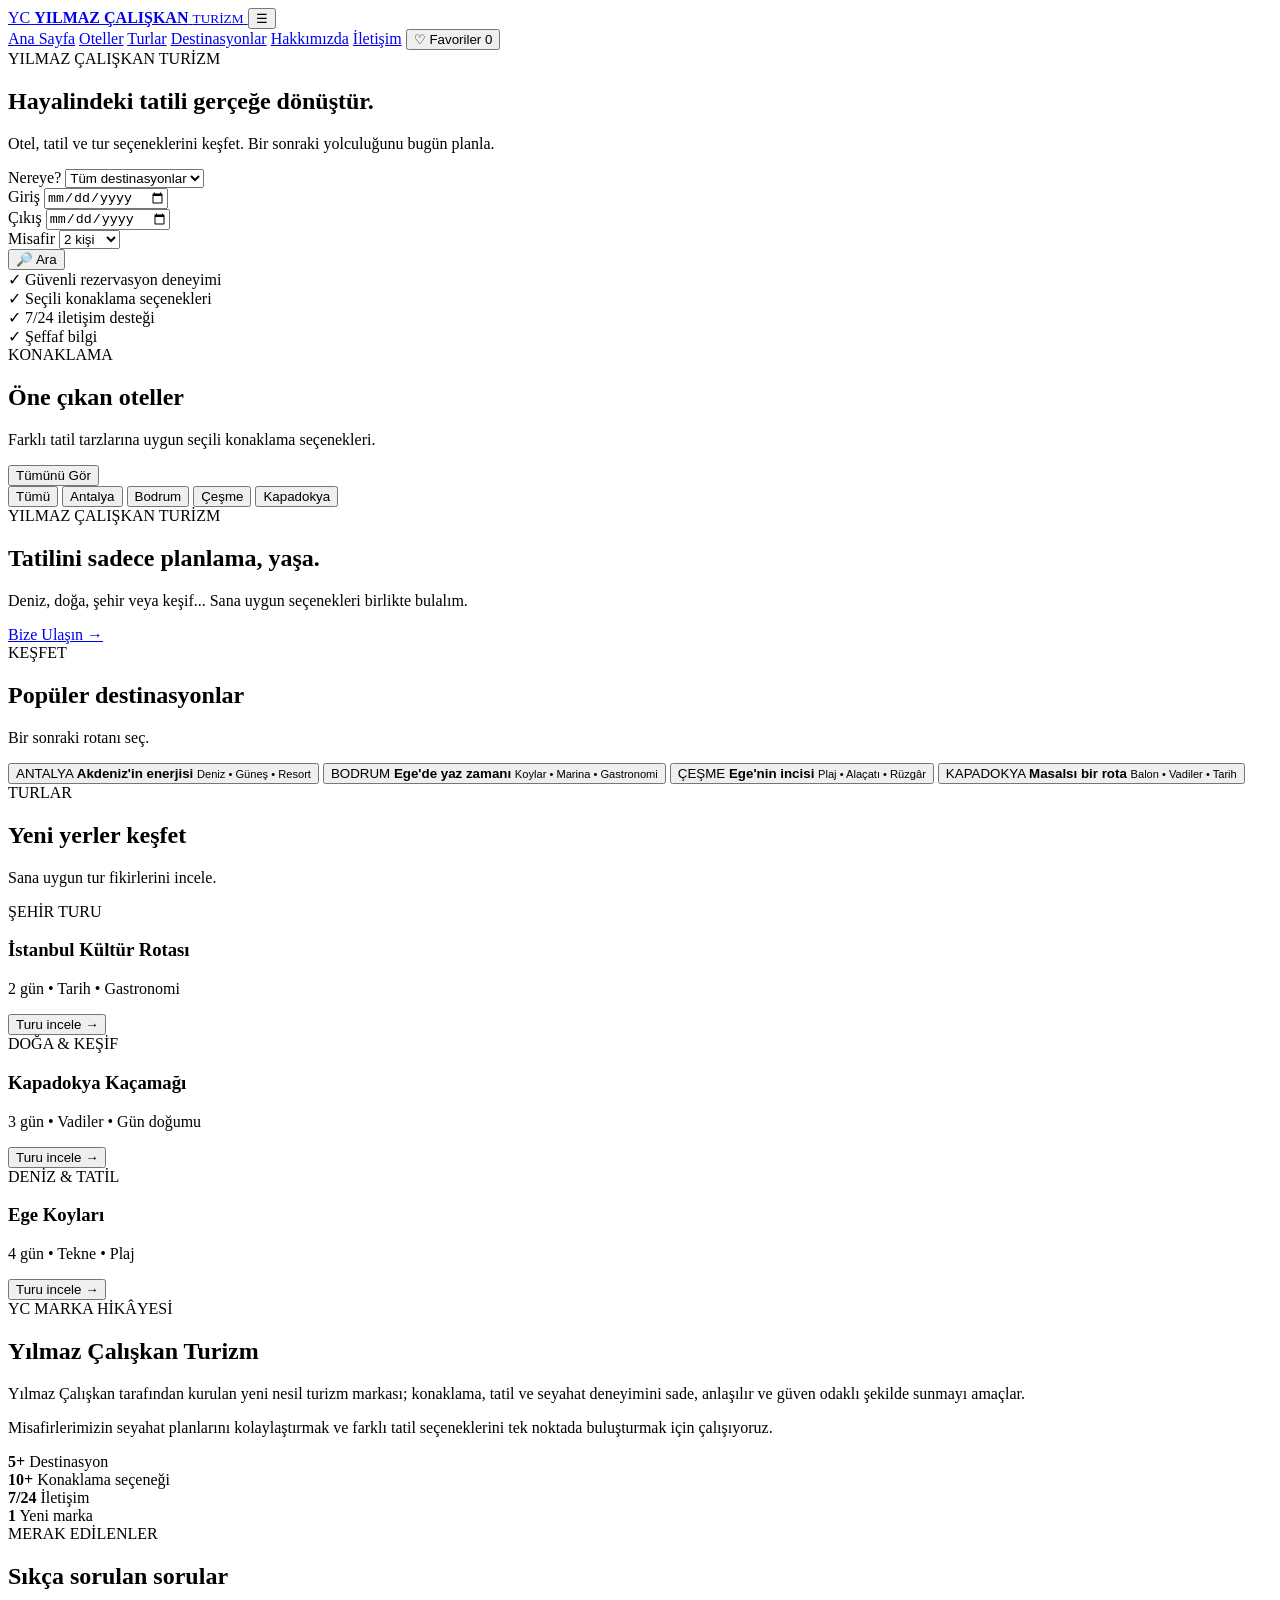
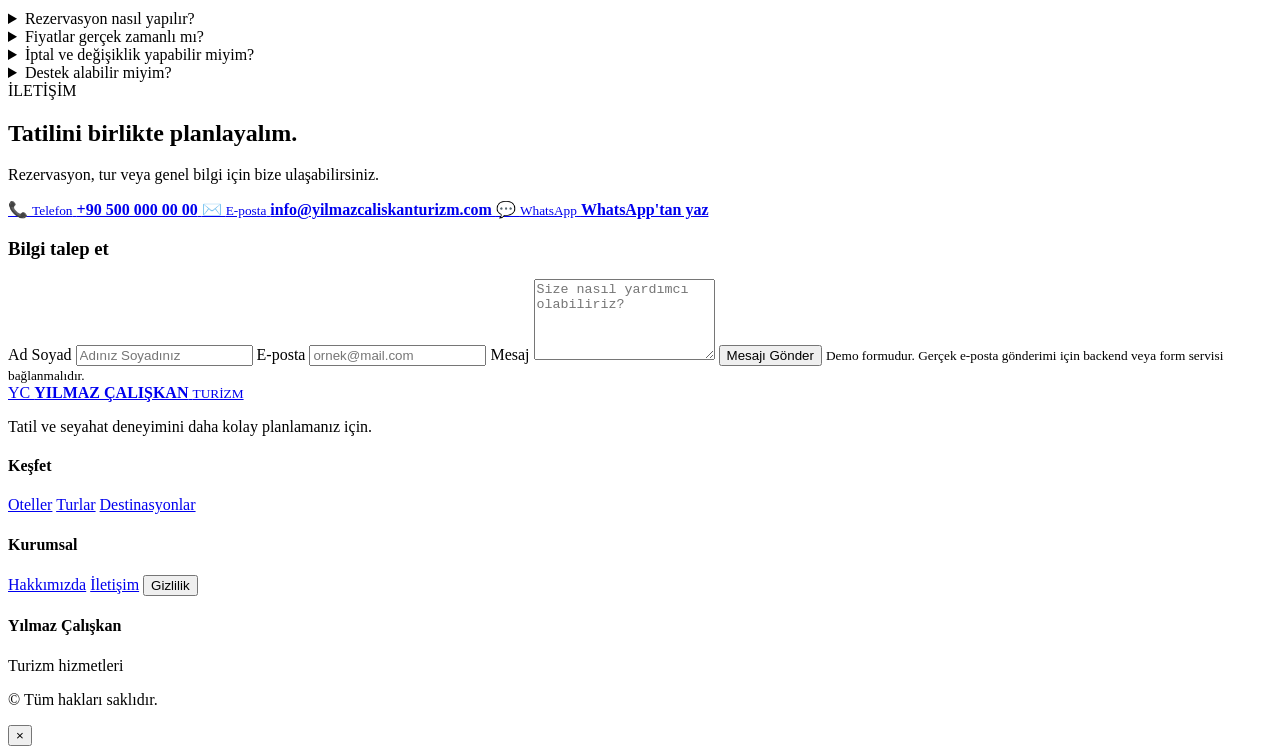
==== index.html @ 4b06253c "Create index.html" ====
<!DOCTYPE html>
<html lang="tr">
<head>
  <meta charset="UTF-8">
  <meta name="viewport" content="width=device-width, initial-scale=1.0">

  <title>Yılmaz Çalışkan Turizm | Tatil ve Seyahat</title>
  <meta name="description" content="Yılmaz Çalışkan Turizm - Otel, tatil ve tur seçeneklerini keşfedin.">

  <link rel="preconnect" href="https://fonts.googleapis.com">
  <link rel="preconnect" href="https://fonts.gstatic.com" crossorigin>
  <link href="https://fonts.googleapis.com/css2?family=Inter:wght@400;500;600;700;800&display=swap" rel="stylesheet">

  <link rel="stylesheet" href="style.css">
</head>

<body>

<header class="header">
  <div class="container nav">

    <a href="#home" class="logo">
      <span class="logo-icon">YC</span>

      <span>
        <strong>YILMAZ ÇALIŞKAN</strong>
        <small>TURİZM</small>
      </span>
    </a>

    <button class="menu-btn" id="menuBtn">☰</button>

    <nav id="navMenu">
      <a href="#home">Ana Sayfa</a>
      <a href="#hotels">Oteller</a>
      <a href="#tours">Turlar</a>
      <a href="#destinations">Destinasyonlar</a>
      <a href="#about">Hakkımızda</a>
      <a href="#contact">İletişim</a>

      <button class="favorites-btn" id="favoritesBtn">
        ♡ Favoriler
        <span id="favoriteCount">0</span>
      </button>
    </nav>

  </div>
</header>


<main>

<section class="hero" id="home">

  <div class="hero-overlay"></div>

  <div class="container hero-content">

    <span class="eyebrow">YILMAZ ÇALIŞKAN TURİZM</span>

    <h1>
      Hayalindeki tatili
      <span>gerçeğe dönüştür.</span>
    </h1>

    <p>
      Otel, tatil ve tur seçeneklerini keşfet.
      Bir sonraki yolculuğunu bugün planla.
    </p>


    <form class="search-box" id="searchForm">

      <div class="search-item">
        <label>Nereye?</label>

        <select id="destination">
          <option value="all">Tüm destinasyonlar</option>
          <option value="antalya">Antalya</option>
          <option value="bodrum">Bodrum</option>
          <option value="cesme">Çeşme</option>
          <option value="kapadokya">Kapadokya</option>
          <option value="istanbul">İstanbul</option>
        </select>
      </div>


      <div class="search-item">
        <label>Giriş</label>
        <input type="date" id="checkin" required>
      </div>


      <div class="search-item">
        <label>Çıkış</label>
        <input type="date" id="checkout" required>
      </div>


      <div class="search-item">
        <label>Misafir</label>

        <select id="guests">
          <option>1 kişi</option>
          <option selected>2 kişi</option>
          <option>3 kişi</option>
          <option>4 kişi</option>
          <option>5 kişi</option>
          <option>6+ kişi</option>
        </select>
      </div>


      <button class="search-button" type="submit">
        🔎 Ara
      </button>

    </form>

  </div>

</section>


<section class="trust">

  <div class="container trust-grid">

    <div>
      ✓
      <span>Güvenli rezervasyon deneyimi</span>
    </div>

    <div>
      ✓
      <span>Seçili konaklama seçenekleri</span>
    </div>

    <div>
      ✓
      <span>7/24 iletişim desteği</span>
    </div>

    <div>
      ✓
      <span>Şeffaf bilgi</span>
    </div>

  </div>

</section>


<section class="section" id="hotels">

  <div class="container">

    <div class="section-title">

      <div>
        <span class="eyebrow blue">KONAKLAMA</span>

        <h2>Öne çıkan oteller</h2>

        <p>
          Farklı tatil tarzlarına uygun seçili konaklama seçenekleri.
        </p>
      </div>

      <button class="outline-btn" id="showAll">
        Tümünü Gör
      </button>

    </div>


    <div class="filters">

      <button class="filter active" data-filter="all">
        Tümü
      </button>

      <button class="filter" data-filter="antalya">
        Antalya
      </button>

      <button class="filter" data-filter="bodrum">
        Bodrum
      </button>

      <button class="filter" data-filter="cesme">
        Çeşme
      </button>

      <button class="filter" data-filter="kapadokya">
        Kapadokya
      </button>

    </div>


    <div class="hotel-grid" id="hotelGrid"></div>

    <div class="empty" id="empty" hidden>
      Aradığınız kriterlere uygun otel bulunamadı.
    </div>

  </div>

</section>


<section class="promo">

  <div class="container promo-box">

    <div>

      <span class="eyebrow">
        YILMAZ ÇALIŞKAN TURİZM
      </span>

      <h2>
        Tatilini sadece planlama, yaşa.
      </h2>

      <p>
        Deniz, doğa, şehir veya keşif...
        Sana uygun seçenekleri birlikte bulalım.
      </p>

    </div>

    <a href="#contact" class="main-button">
      Bize Ulaşın →
    </a>

  </div>

</section>


<section class="section light" id="destinations">

  <div class="container">

    <div class="section-title">

      <div>
        <span class="eyebrow blue">
          KEŞFET
        </span>

        <h2>
          Popüler destinasyonlar
        </h2>

        <p>
          Bir sonraki rotanı seç.
        </p>
      </div>

    </div>


    <div class="destination-grid">

      <button
        class="destination-card antalya"
        data-destination="antalya">

        <span>ANTALYA</span>

        <strong>
          Akdeniz'in enerjisi
        </strong>

        <small>
          Deniz • Güneş • Resort
        </small>

      </button>


      <button
        class="destination-card bodrum"
        data-destination="bodrum">

        <span>BODRUM</span>

        <strong>
          Ege'de yaz zamanı
        </strong>

        <small>
          Koylar • Marina • Gastronomi
        </small>

      </button>


      <button
        class="destination-card cesme"
        data-destination="cesme">

        <span>ÇEŞME</span>

        <strong>
          Ege'nin incisi
        </strong>

        <small>
          Plaj • Alaçatı • Rüzgâr
        </small>

      </button>


      <button
        class="destination-card cappadocia"
        data-destination="kapadokya">

        <span>KAPADOKYA</span>

        <strong>
          Masalsı bir rota
        </strong>

        <small>
          Balon • Vadiler • Tarih
        </small>

      </button>

    </div>

  </div>

</section>


<section class="section" id="tours">

  <div class="container">

    <div class="section-title">

      <div>
        <span class="eyebrow blue">
          TURLAR
        </span>

        <h2>
          Yeni yerler keşfet
        </h2>

        <p>
          Sana uygun tur fikirlerini incele.
        </p>
      </div>

    </div>


    <div class="tour-grid">


      <article class="tour-card">

        <div class="tour-image istanbul"></div>

        <div class="tour-content">

          <span>ŞEHİR TURU</span>

          <h3>
            İstanbul Kültür Rotası
          </h3>

          <p>
            2 gün • Tarih • Gastronomi
          </p>

          <button
            class="text-button tour-detail"
            data-tour="İstanbul Kültür Rotası">

            Turu incele →

          </button>

        </div>

      </article>


      <article class="tour-card">

        <div class="tour-image cappadocia"></div>

        <div class="tour-content">

          <span>DOĞA & KEŞİF</span>

          <h3>
            Kapadokya Kaçamağı
          </h3>

          <p>
            3 gün • Vadiler • Gün doğumu
          </p>

          <button
            class="text-button tour-detail"
            data-tour="Kapadokya Kaçamağı">

            Turu incele →

          </button>

        </div>

      </article>


      <article class="tour-card">

        <div class="tour-image aegean"></div>

        <div class="tour-content">

          <span>DENİZ & TATİL</span>

          <h3>
            Ege Koyları
          </h3>

          <p>
            4 gün • Tekne • Plaj
          </p>

          <button
            class="text-button tour-detail"
            data-tour="Ege Koyları">

            Turu incele →

          </button>

        </div>

      </article>


    </div>

  </div>

</section>


<section class="section about" id="about">

  <div class="container about-grid">

    <div class="about-card">

      <span class="logo-icon big">
        YC
      </span>

      <span class="eyebrow blue">
        MARKA HİKÂYESİ
      </span>

      <h2>
        Yılmaz Çalışkan Turizm
      </h2>

      <p>
        Yılmaz Çalışkan tarafından kurulan yeni nesil
        turizm markası; konaklama, tatil ve seyahat
        deneyimini sade, anlaşılır ve güven odaklı
        şekilde sunmayı amaçlar.
      </p>

      <p>
        Misafirlerimizin seyahat planlarını kolaylaştırmak
        ve farklı tatil seçeneklerini tek noktada
        buluşturmak için çalışıyoruz.
      </p>

    </div>


    <div class="stats">

      <div>
        <strong>5+</strong>
        <span>Destinasyon</span>
      </div>

      <div>
        <strong>10+</strong>
        <span>Konaklama seçeneği</span>
      </div>

      <div>
        <strong>7/24</strong>
        <span>İletişim</span>
      </div>

      <div>
        <strong>1</strong>
        <span>Yeni marka</span>
      </div>

    </div>

  </div>

</section>


<section class="section faq-section">

  <div class="container faq-grid">

    <div>

      <span class="eyebrow blue">
        MERAK EDİLENLER
      </span>

      <h2>
        Sıkça sorulan sorular
      </h2>

    </div>


    <div class="faq">

      <details>
        <summary>
          Rezervasyon nasıl yapılır?
        </summary>

        <p>
          Otel veya tur seçiminizi yaptıktan sonra
          rezervasyon formunu doldurabilirsiniz.
          Talebiniz iletişim bilgileriniz üzerinden
          değerlendirilir.
        </p>
      </details>


      <details>
        <summary>
          Fiyatlar gerçek zamanlı mı?
        </summary>

        <p>
          Bu sürümdeki fiyatlar demo verileridir.
          Gerçek zamanlı fiyat ve müsaitlik için
          otel/rezervasyon API bağlantısı gerekir.
        </p>
      </details>


      <details>
        <summary>
          İptal ve değişiklik yapabilir miyim?
        </summary>

        <p>
          İptal ve değişiklik koşulları seçilen
          tesis ve hizmete göre değişebilir.
        </p>
      </details>


      <details>
        <summary>
          Destek alabilir miyim?
        </summary>

        <p>
          İletişim bölümündeki telefon, e-posta
          veya WhatsApp üzerinden bize ulaşabilirsiniz.
        </p>
      </details>

    </div>

  </div>

</section>


<section class="section contact" id="contact">

  <div class="container contact-grid">

    <div>

      <span class="eyebrow">
        İLETİŞİM
      </span>

      <h2>
        Tatilini birlikte planlayalım.
      </h2>

      <p>
        Rezervasyon, tur veya genel bilgi için
        bize ulaşabilirsiniz.
      </p>


      <div class="contact-list">

        <a href="tel:+905000000000">
          📞
          <span>
            <small>Telefon</small>
            <strong>+90 500 000 00 00</strong>
          </span>
        </a>


        <a href="mailto:info@yilmazcaliskanturizm.com">
          ✉️
          <span>
            <small>E-posta</small>
            <strong>
              info@yilmazcaliskanturizm.com
            </strong>
          </span>
        </a>


        <a
          href="https://wa.me/905000000000"
          target="_blank">

          💬

          <span>
            <small>WhatsApp</small>
            <strong>
              WhatsApp'tan yaz
            </strong>
          </span>

        </a>

      </div>

    </div>


    <form class="contact-form" id="contactForm">

      <h3>
        Bilgi talep et
      </h3>

      <label>
        Ad Soyad

        <input
          id="contactName"
          required
          placeholder="Adınız Soyadınız">
      </label>


      <label>
        E-posta

        <input
          id="contactEmail"
          type="email"
          required
          placeholder="ornek@mail.com">
      </label>


      <label>
        Mesaj

        <textarea
          id="contactMessage"
          rows="5"
          required
          placeholder="Size nasıl yardımcı olabiliriz?"></textarea>

      </label>


      <button class="main-button" type="submit">
        Mesajı Gönder
      </button>

      <small class="form-note">
        Demo formudur. Gerçek e-posta gönderimi için
        backend veya form servisi bağlanmalıdır.
      </small>

    </form>

  </div>

</section>

</main>


<footer>

  <div class="container footer-grid">

    <div>

      <a class="logo" href="#home">

        <span class="logo-icon">
          YC
        </span>

        <span>
          <strong>YILMAZ ÇALIŞKAN</strong>
          <small>TURİZM</small>
        </span>

      </a>

      <p>
        Tatil ve seyahat deneyimini
        daha kolay planlamanız için.
      </p>

    </div>


    <div>

      <h4>Keşfet</h4>

      <a href="#hotels">Oteller</a>
      <a href="#tours">Turlar</a>
      <a href="#destinations">Destinasyonlar</a>

    </div>


    <div>

      <h4>Kurumsal</h4>

      <a href="#about">Hakkımızda</a>
      <a href="#contact">İletişim</a>

      <button id="privacy">
        Gizlilik
      </button>

    </div>


    <div>

      <h4>
        Yılmaz Çalışkan
      </h4>

      <p>
        Turizm hizmetleri
      </p>

      <p>
        © <span id="year"></span>
        Tüm hakları saklıdır.
      </p>

    </div>

  </div>

</footer>


<div class="modal" id="modal">

  <div class="modal-bg"></div>

  <div class="modal-box">

    <button class="modal-close" id="modalClose">
      ×
    </button>

    <div id="modalContent"></div>

  </div>

</div>


<div class="toast" id="toast"></div>


<script src="script.js"></script>

</body>
  </html>
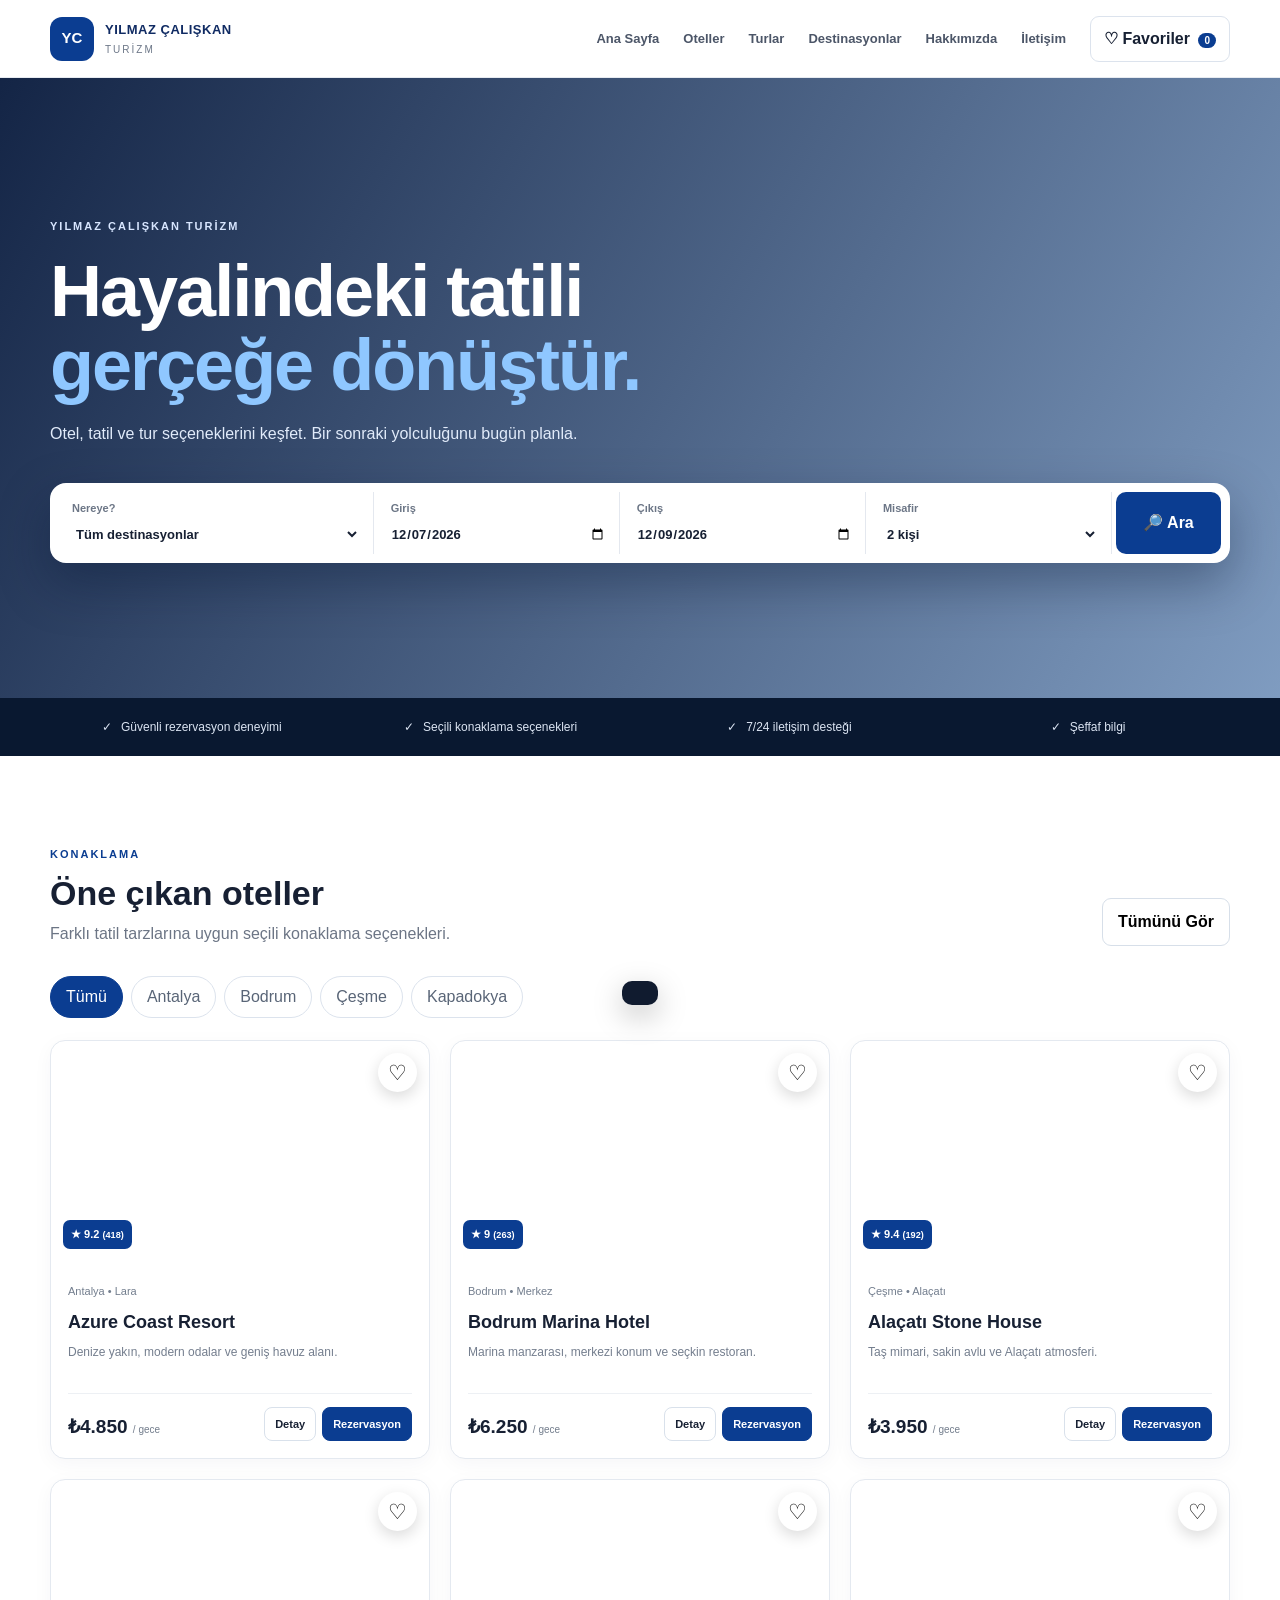
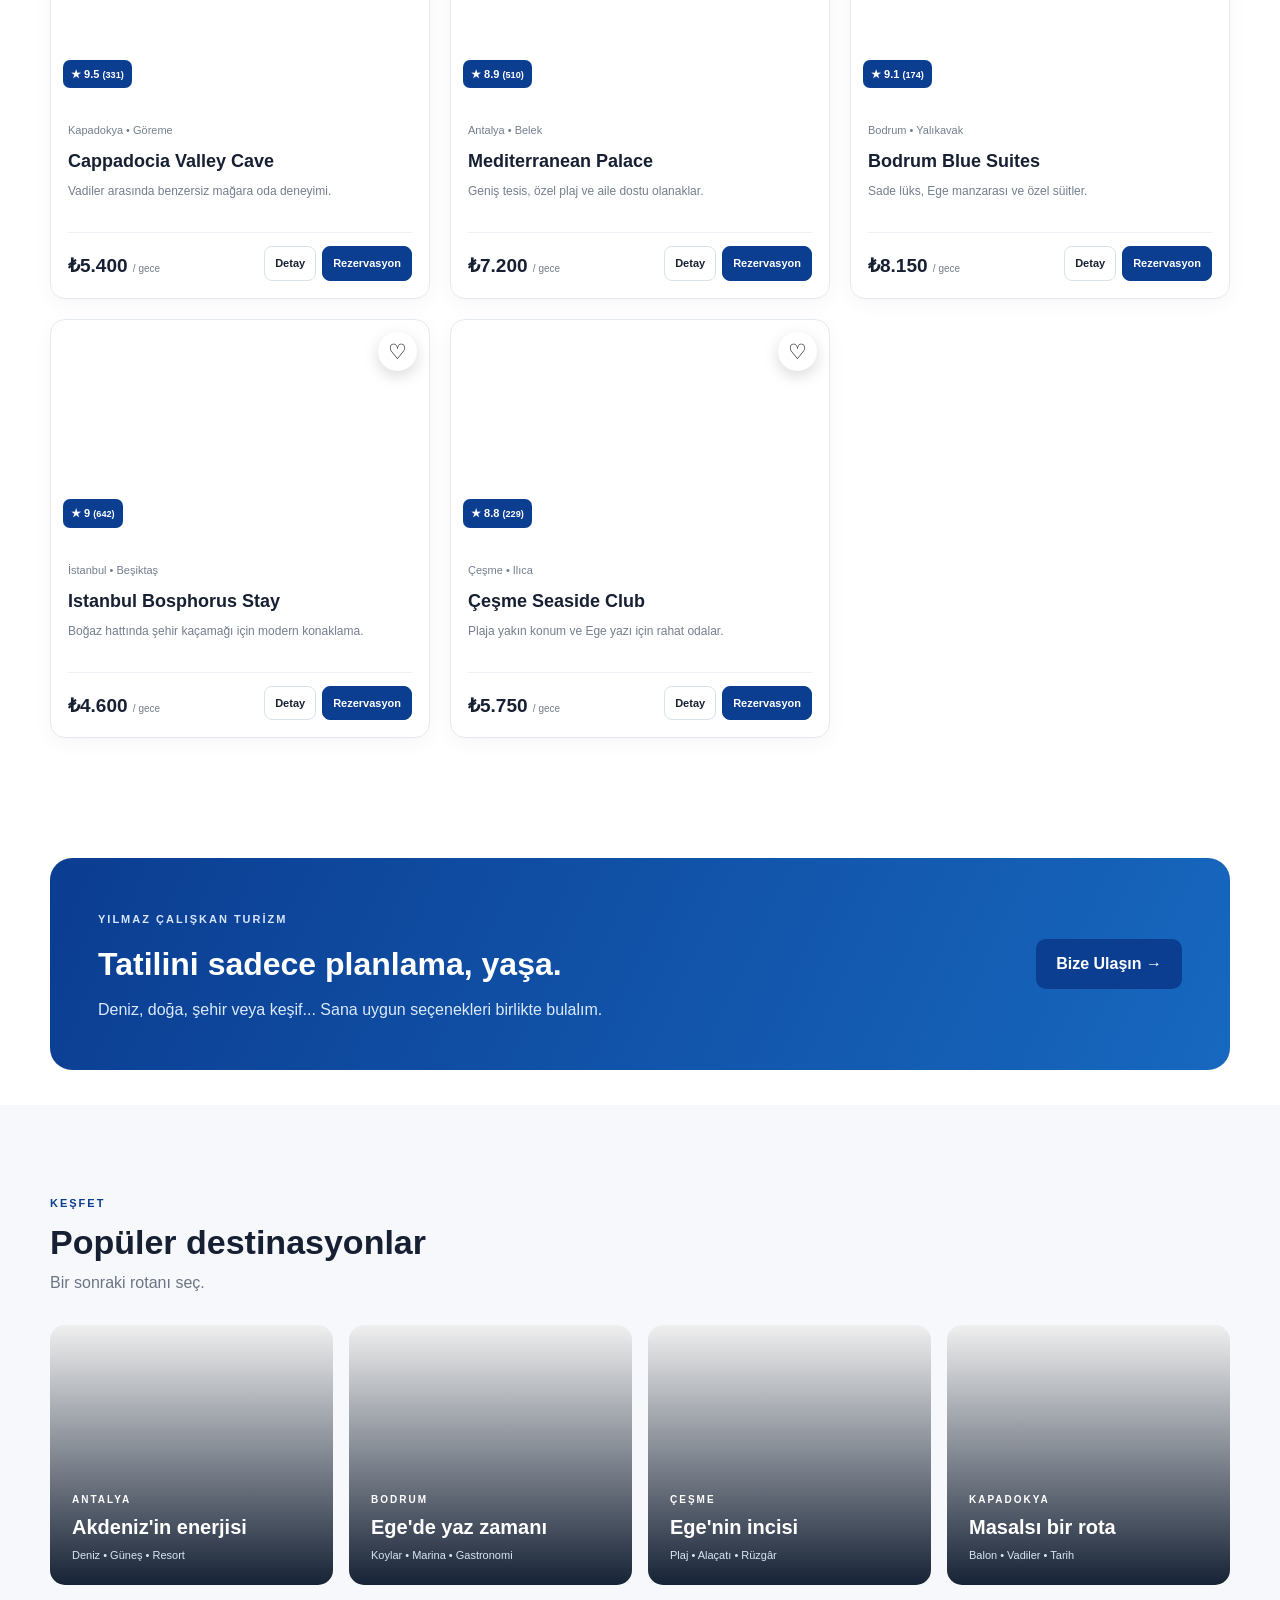
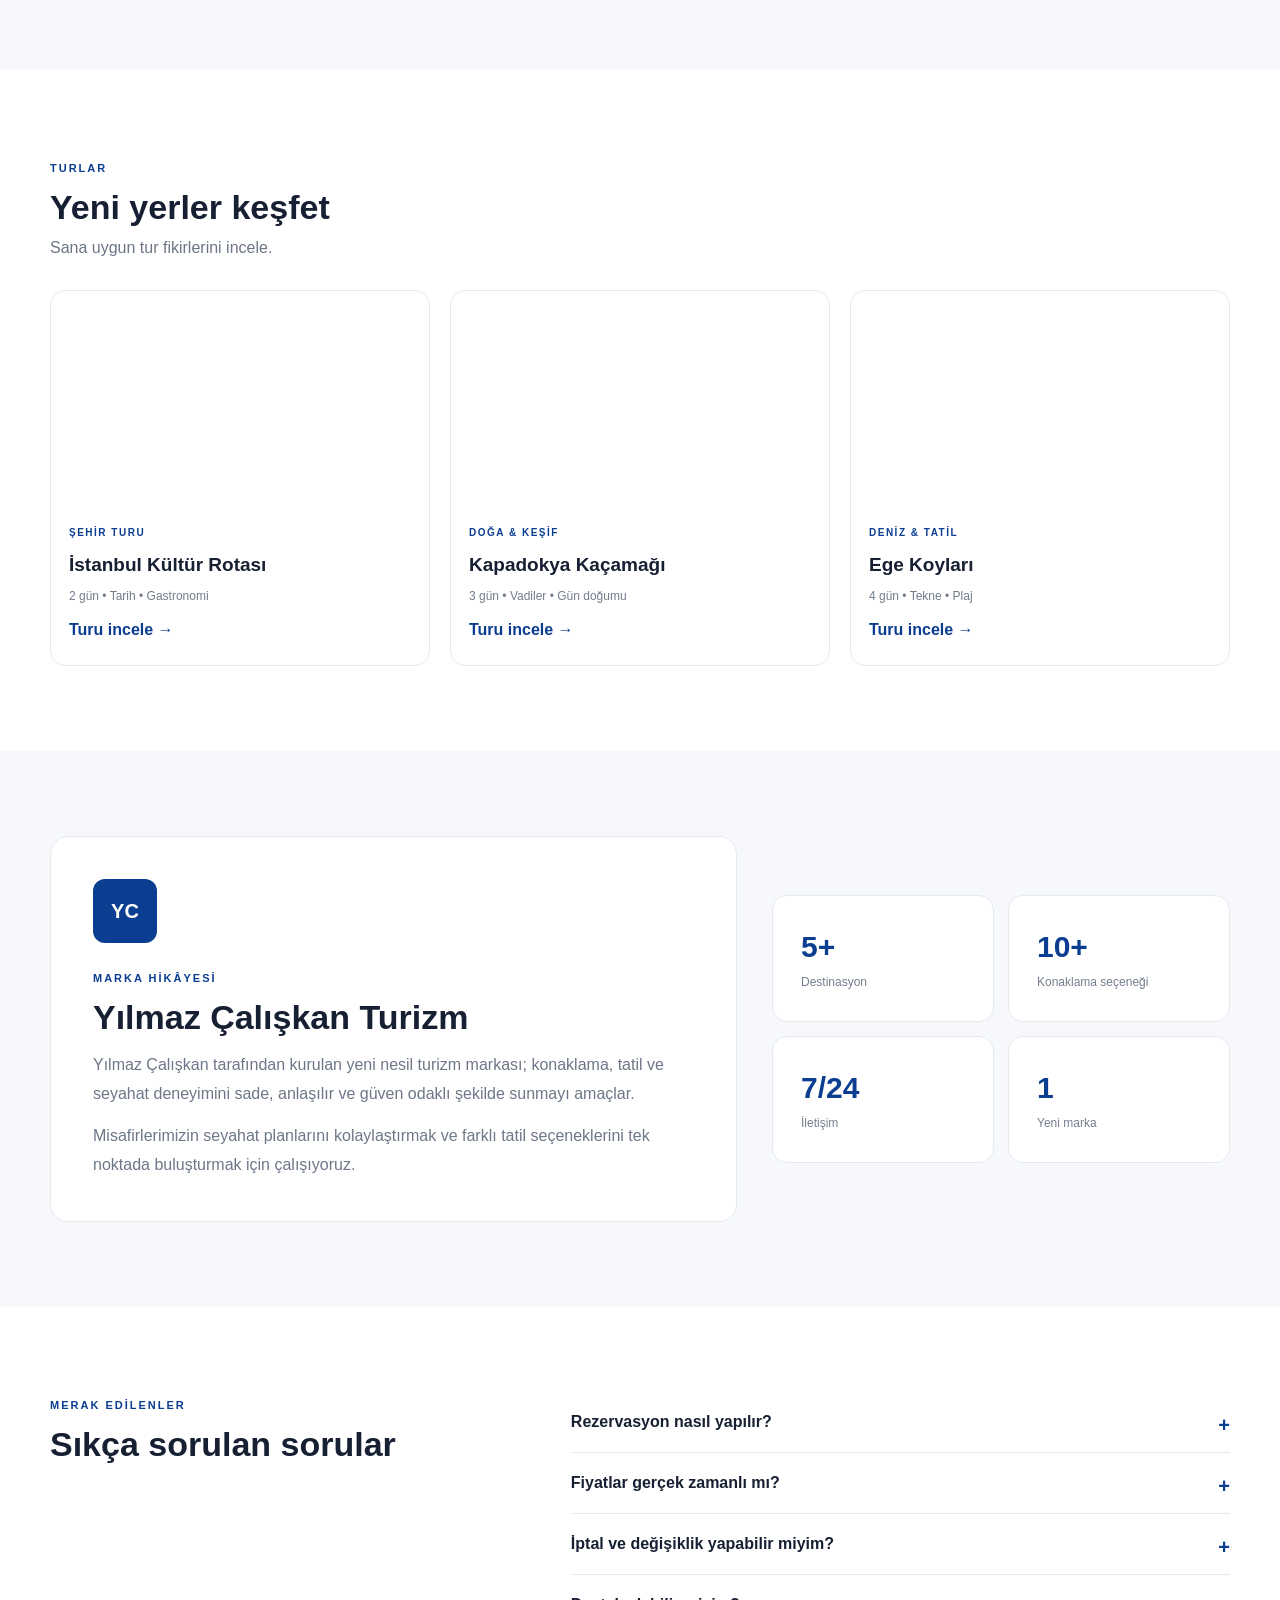
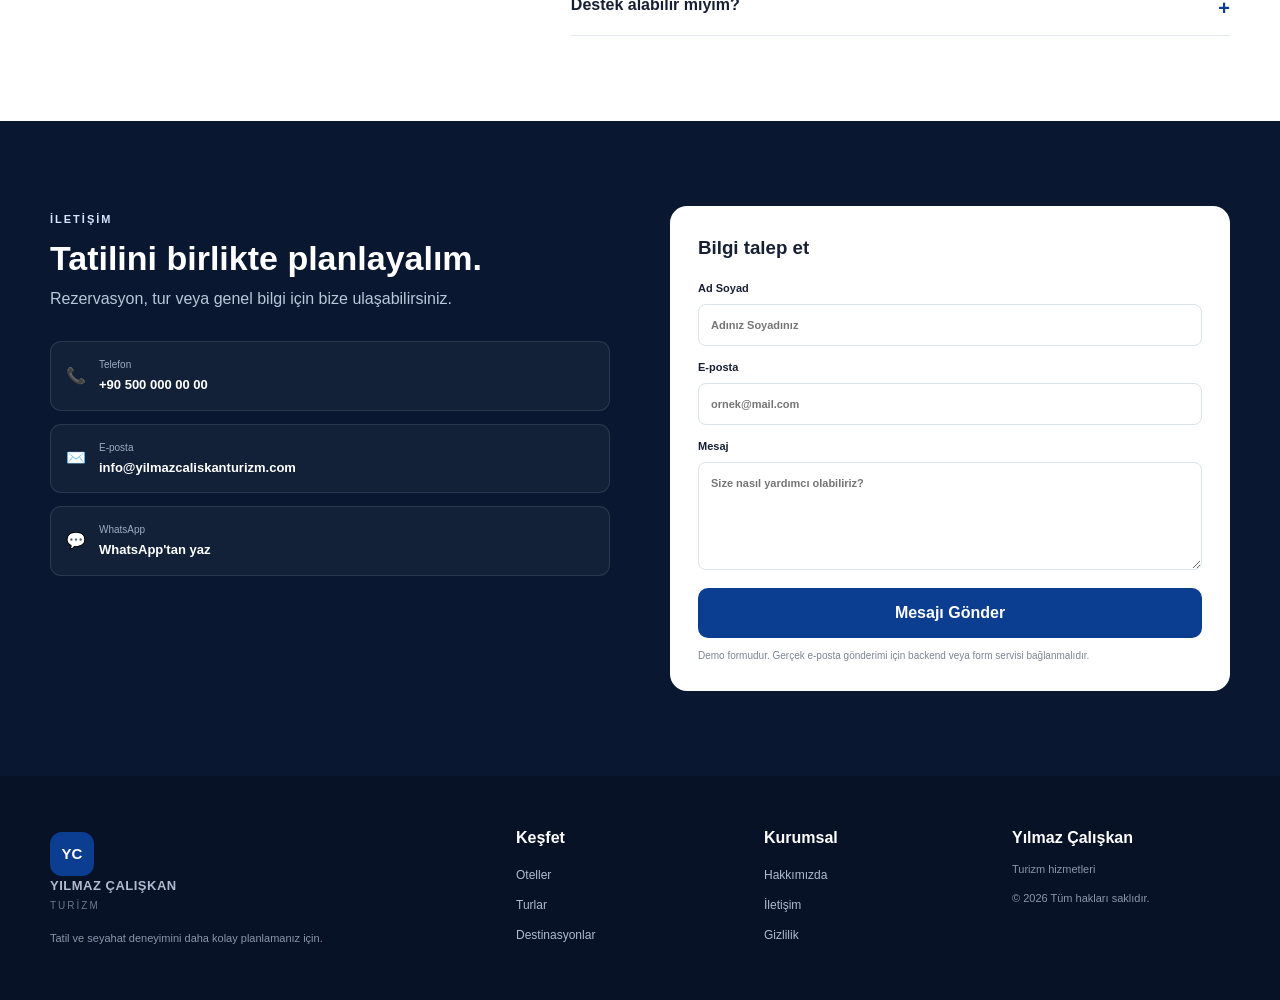
==== commit 79d07678: "Create index.html" ====
--- a/index.html
+++ b/index.html
@@ -814,4 +814,4 @@
 <script src="script.js"></script>
 
 </body>
-  </html>
+    </html>
--- a/style.css
+++ b/style.css
@@ -0,0 +1,1265 @@
+* {
+  box-sizing: border-box;
+  margin: 0;
+  padding: 0;
+}
+
+html {
+  scroll-behavior: smooth;
+}
+
+body {
+  font-family: "Inter", Arial, sans-serif;
+  color: #172033;
+  background: #ffffff;
+  line-height: 1.5;
+}
+
+button,
+input,
+select,
+textarea {
+  font: inherit;
+}
+
+button {
+  cursor: pointer;
+}
+
+a {
+  color: inherit;
+  text-decoration: none;
+}
+
+.container {
+  width: min(1180px, calc(100% - 40px));
+  margin: auto;
+}
+
+
+/* =========================
+   HEADER
+========================= */
+
+.header {
+  height: 78px;
+  background: #ffffff;
+  border-bottom: 1px solid #e7ebf1;
+  position: sticky;
+  top: 0;
+  z-index: 100;
+}
+
+.nav {
+  height: 100%;
+  display: flex;
+  align-items: center;
+  justify-content: space-between;
+}
+
+.logo {
+  display: flex;
+  align-items: center;
+  gap: 11px;
+  color: #102b63;
+}
+
+.logo-icon {
+  width: 44px;
+  height: 44px;
+  border-radius: 12px;
+  background: #0b3d91;
+  color: #ffffff;
+  display: grid;
+  place-items: center;
+  font-weight: 800;
+  font-size: 15px;
+}
+
+.logo-icon.big {
+  width: 64px;
+  height: 64px;
+  font-size: 20px;
+  margin-bottom: 22px;
+}
+
+.logo strong,
+.logo small {
+  display: block;
+}
+
+.logo strong {
+  font-size: 13px;
+  letter-spacing: .5px;
+}
+
+.logo small {
+  margin-top: 2px;
+  font-size: 10px;
+  letter-spacing: 2px;
+  color: #6d7788;
+}
+
+nav {
+  display: flex;
+  align-items: center;
+  gap: 24px;
+}
+
+nav a {
+  color: #4c5668;
+  font-size: 13px;
+  font-weight: 600;
+  transition: .2s;
+}
+
+nav a:hover {
+  color: #0b3d91;
+}
+
+.favorites-btn {
+  border: 1px solid #dce3ed;
+  background: #ffffff;
+  border-radius: 9px;
+  padding: 10px 13px;
+  font-weight: 600;
+  color: #172033;
+}
+
+.favorites-btn span {
+  background: #0b3d91;
+  color: #ffffff;
+  border-radius: 20px;
+  padding: 2px 6px;
+  margin-left: 4px;
+  font-size: 10px;
+}
+
+.menu-btn {
+  display: none;
+  border: 0;
+  background: transparent;
+  font-size: 25px;
+}
+
+
+/* =========================
+   HERO
+========================= */
+
+.hero {
+  min-height: 620px;
+  position: relative;
+  display: flex;
+  align-items: center;
+  color: #ffffff;
+
+  background:
+    linear-gradient(
+      120deg,
+      rgba(5, 23, 58, .94),
+      rgba(10, 65, 135, .52)
+    ),
+    url("https://images.unsplash.com/photo-1507525428034-b723cf961d3e?auto=format&fit=crop&w=1800&q=85")
+    center / cover;
+}
+
+.hero-content {
+  padding: 80px 0;
+}
+
+.eyebrow {
+  color: #d8e6ff;
+  font-size: 11px;
+  font-weight: 800;
+  letter-spacing: 2px;
+}
+
+.eyebrow.blue {
+  color: #0b3d91;
+}
+
+.hero h1 {
+  max-width: 800px;
+  margin: 17px 0;
+  font-size: clamp(42px, 6vw, 72px);
+  line-height: 1.03;
+  letter-spacing: -2px;
+}
+
+.hero h1 span {
+  display: block;
+  color: #8fc7ff;
+}
+
+.hero p {
+  max-width: 620px;
+  color: #e1ebfa;
+  font-size: 16px;
+  line-height: 1.8;
+}
+
+
+/* =========================
+   SEARCH
+========================= */
+
+.search-box {
+  margin-top: 35px;
+  background: #ffffff;
+  border-radius: 16px;
+  padding: 9px;
+
+  display: grid;
+  grid-template-columns:
+    1.3fr
+    1fr
+    1fr
+    1fr
+    auto;
+
+  gap: 4px;
+
+  box-shadow: 0 20px 50px rgba(0, 17, 47, .35);
+}
+
+.search-item {
+  padding: 8px 13px;
+  border-right: 1px solid #e4e8ef;
+}
+
+.search-item label {
+  display: block;
+  color: #6c7686;
+  font-size: 11px;
+  font-weight: 700;
+  margin-bottom: 5px;
+}
+
+.search-item select,
+.search-item input {
+  width: 100%;
+  border: 0;
+  outline: none;
+  background: transparent;
+  color: #172033;
+  font-size: 13px;
+  font-weight: 600;
+}
+
+.search-button,
+.main-button {
+  border: 0;
+  background: #0b3d91;
+  color: #ffffff;
+  border-radius: 10px;
+  padding: 13px 20px;
+  font-weight: 700;
+  transition: .2s;
+}
+
+.search-button {
+  min-width: 105px;
+}
+
+.search-button:hover,
+.main-button:hover {
+  background: #082f70;
+  transform: translateY(-1px);
+}
+
+
+/* =========================
+   TRUST
+========================= */
+
+.trust {
+  background: #091830;
+  color: #ffffff;
+}
+
+.trust-grid {
+  display: grid;
+  grid-template-columns: repeat(4, 1fr);
+  gap: 15px;
+  padding: 20px 0;
+}
+
+.trust-grid div {
+  display: flex;
+  align-items: center;
+  justify-content: center;
+  gap: 9px;
+  color: #dbe4f2;
+  font-size: 12px;
+}
+
+.trust-grid div:first-letter {
+  color: #8fc7ff;
+}
+
+
+/* =========================
+   SECTIONS
+========================= */
+
+.section {
+  padding: 85px 0;
+}
+
+.section.light {
+  background: #f6f8fb;
+}
+
+.section-title {
+  display: flex;
+  align-items: end;
+  justify-content: space-between;
+  gap: 20px;
+  margin-bottom: 30px;
+}
+
+.section-title h2,
+.about h2,
+.contact h2,
+.faq-grid h2 {
+  margin: 8px 0;
+  font-size: 34px;
+  line-height: 1.2;
+}
+
+.section-title p {
+  color: #6c7585;
+  margin-top: 7px;
+}
+
+.outline-btn {
+  background: #ffffff;
+  border: 1px solid #d7dfe9;
+  border-radius: 9px;
+  padding: 11px 15px;
+  font-weight: 600;
+}
+
+
+/* =========================
+   FILTER
+========================= */
+
+.filters {
+  display: flex;
+  flex-wrap: wrap;
+  gap: 8px;
+  margin-bottom: 22px;
+}
+
+.filter {
+  background: #ffffff;
+  color: #596577;
+  border: 1px solid #dce3ed;
+  border-radius: 30px;
+  padding: 8px 15px;
+}
+
+.filter.active {
+  background: #0b3d91;
+  color: #ffffff;
+  border-color: #0b3d91;
+}
+
+
+/* =========================
+   HOTELS
+========================= */
+
+.hotel-grid {
+  display: grid;
+  grid-template-columns: repeat(3, 1fr);
+  gap: 20px;
+}
+
+.hotel-card {
+  background: #ffffff;
+  border: 1px solid #e4e9f0;
+  border-radius: 15px;
+  overflow: hidden;
+  box-shadow: 0 5px 20px rgba(19, 38, 74, .04);
+  transition: .25s;
+}
+
+.hotel-card:hover {
+  transform: translateY(-4px);
+  box-shadow: 0 15px 35px rgba(19, 38, 74, .12);
+}
+
+.hotel-image {
+  height: 220px;
+  position: relative;
+  background-size: cover;
+  background-position: center;
+}
+
+.favorite {
+  position: absolute;
+  right: 12px;
+  top: 12px;
+
+  width: 39px;
+  height: 39px;
+
+  border: 0;
+  border-radius: 50%;
+  background: #ffffff;
+
+  font-size: 21px;
+
+  box-shadow: 0 5px 15px rgba(0, 0, 0, .15);
+}
+
+.favorite.active {
+  color: #e53935;
+}
+
+.rating {
+  position: absolute;
+  left: 12px;
+  bottom: 12px;
+
+  background: #0b3d91;
+  color: #ffffff;
+
+  border-radius: 7px;
+  padding: 6px 8px;
+
+  font-size: 11px;
+  font-weight: 700;
+}
+
+.hotel-content {
+  padding: 17px;
+}
+
+.hotel-location {
+  color: #737e8e;
+  font-size: 11px;
+}
+
+.hotel-content h3 {
+  margin: 7px 0;
+  font-size: 18px;
+}
+
+.hotel-content p {
+  min-height: 38px;
+  color: #747e8e;
+  font-size: 12px;
+}
+
+.hotel-bottom {
+  display: flex;
+  align-items: end;
+  justify-content: space-between;
+  gap: 10px;
+
+  border-top: 1px solid #edf0f4;
+  margin-top: 12px;
+  padding-top: 13px;
+}
+
+.price strong {
+  font-size: 19px;
+}
+
+.price small {
+  color: #737d8c;
+  font-size: 10px;
+}
+
+.hotel-actions {
+  display: flex;
+  gap: 6px;
+}
+
+.small-button {
+  border: 1px solid #d9e1eb;
+  background: #ffffff;
+  color: #172033;
+
+  border-radius: 8px;
+  padding: 8px 10px;
+
+  font-size: 11px;
+  font-weight: 700;
+}
+
+.small-button.primary {
+  color: #ffffff;
+  background: #0b3d91;
+  border-color: #0b3d91;
+}
+
+.empty {
+  text-align: center;
+  padding: 40px;
+  border: 1px dashed #ccd5e1;
+  border-radius: 12px;
+  color: #778193;
+}
+
+
+/* =========================
+   PROMO
+========================= */
+
+.promo {
+  padding: 35px 0;
+}
+
+.promo-box {
+  background:
+    linear-gradient(
+      115deg,
+      #0b3d91,
+      #1768bf
+    );
+
+  border-radius: 22px;
+
+  padding: 48px;
+
+  display: flex;
+  align-items: center;
+  justify-content: space-between;
+
+  gap: 30px;
+
+  color: #ffffff;
+}
+
+.promo-box h2 {
+  margin: 10px 0;
+  font-size: 32px;
+}
+
+.promo-box p {
+  max-width: 650px;
+  color: #dbeaff;
+}
+
+
+/* =========================
+   DESTINATIONS
+========================= */
+
+.destination-grid {
+  display: grid;
+  grid-template-columns: repeat(4, 1fr);
+  gap: 16px;
+}
+
+.destination-card {
+  height: 260px;
+
+  border: 0;
+  border-radius: 15px;
+
+  padding: 22px;
+
+  text-align: left;
+
+  color: #ffffff;
+
+  display: flex;
+  flex-direction: column;
+  justify-content: end;
+
+  position: relative;
+  overflow: hidden;
+
+  background-size: cover;
+  background-position: center;
+
+  transition: .25s;
+}
+
+.destination-card:hover {
+  transform: translateY(-5px);
+}
+
+.destination-card::before {
+  content: "";
+
+  position: absolute;
+  inset: 0;
+
+  background:
+    linear-gradient(
+      transparent,
+      rgba(4, 17, 38, .92)
+    );
+}
+
+.destination-card > * {
+  position: relative;
+}
+
+.destination-card span {
+  font-size: 10px;
+  font-weight: 800;
+  letter-spacing: 2px;
+}
+
+.destination-card strong {
+  margin: 5px 0;
+  font-size: 20px;
+}
+
+.destination-card small {
+  color: #d9e4f4;
+  font-size: 11px;
+}
+
+.destination-card.antalya {
+  background-image:
+    url("https://images.unsplash.com/photo-1602002418082-a4443e081dd1?auto=format&fit=crop&w=900&q=80");
+}
+
+.destination-card.bodrum {
+  background-image:
+    url("https://images.unsplash.com/photo-1608314428851-31b9b9f2f1c1?auto=format&fit=crop&w=900&q=80");
+}
+
+.destination-card.cesme {
+  background-image:
+    url("https://images.unsplash.com/photo-1564596823821-8f7fba0d3b6f?auto=format&fit=crop&w=900&q=80");
+}
+
+.destination-card.cappadocia {
+  background-image:
+    url("https://images.unsplash.com/photo-1528181304800-259b08848526?auto=format&fit=crop&w=900&q=80");
+}
+
+
+/* =========================
+   TOURS
+========================= */
+
+.tour-grid {
+  display: grid;
+  grid-template-columns: repeat(3, 1fr);
+  gap: 20px;
+}
+
+.tour-card {
+  overflow: hidden;
+  background: #ffffff;
+  border: 1px solid #e4e9f0;
+  border-radius: 15px;
+}
+
+.tour-image {
+  height: 210px;
+
+  background-size: cover;
+  background-position: center;
+}
+
+.tour-image.istanbul {
+  background-image:
+    url("https://images.unsplash.com/photo-1524231757912-21f4fe3a7200?auto=format&fit=crop&w=1000&q=80");
+}
+
+.tour-image.cappadocia {
+  background-image:
+    url("https://images.unsplash.com/photo-1570691079230-0fbb36c7b0e6?auto=format&fit=crop&w=1000&q=80");
+}
+
+.tour-image.aegean {
+  background-image:
+    url("https://images.unsplash.com/photo-1530789253388-582c481c54b0?auto=format&fit=crop&w=1000&q=80");
+}
+
+.tour-content {
+  padding: 18px;
+}
+
+.tour-content > span {
+  color: #0b3d91;
+  font-size: 10px;
+  font-weight: 800;
+  letter-spacing: 1.5px;
+}
+
+.tour-content h3 {
+  margin: 8px 0;
+  font-size: 19px;
+}
+
+.tour-content p {
+  color: #727c8c;
+  font-size: 12px;
+}
+
+.text-button {
+  border: 0;
+  background: transparent;
+  color: #0b3d91;
+  padding: 5px 0;
+  margin-top: 8px;
+  font-weight: 800;
+}
+
+
+/* =========================
+   ABOUT
+========================= */
+
+.about {
+  background: #f6f8fb;
+}
+
+.about-grid {
+  display: grid;
+  grid-template-columns: 1.5fr 1fr;
+  gap: 35px;
+  align-items: center;
+}
+
+.about-card {
+  background: #ffffff;
+  border: 1px solid #e5eaf0;
+  border-radius: 18px;
+  padding: 42px;
+}
+
+.about-card p {
+  color: #6d7787;
+  line-height: 1.8;
+  margin-top: 13px;
+}
+
+.stats {
+  display: grid;
+  grid-template-columns: 1fr 1fr;
+  gap: 14px;
+}
+
+.stats div {
+  background: #ffffff;
+  border: 1px solid #e5eaf0;
+  border-radius: 15px;
+  padding: 28px;
+}
+
+.stats strong {
+  display: block;
+  color: #0b3d91;
+  font-size: 30px;
+}
+
+.stats span {
+  color: #747e8e;
+  font-size: 12px;
+}
+
+
+/* =========================
+   FAQ
+========================= */
+
+.faq-grid {
+  display: grid;
+  grid-template-columns: 1fr 1.4fr;
+  gap: 50px;
+}
+
+.faq details {
+  border-bottom: 1px solid #e3e8ef;
+  padding: 18px 0;
+}
+
+.faq summary {
+  list-style: none;
+  cursor: pointer;
+  font-weight: 700;
+}
+
+.faq summary::after {
+  content: "+";
+  float: right;
+  color: #0b3d91;
+  font-size: 20px;
+}
+
+.faq details[open] summary::after {
+  content: "−";
+}
+
+.faq p {
+  margin-top: 12px;
+  color: #707a89;
+  font-size: 13px;
+  line-height: 1.7;
+}
+
+
+/* =========================
+   CONTACT
+========================= */
+
+.contact {
+  background: #091830;
+  color: #ffffff;
+}
+
+.contact h2 {
+  max-width: 600px;
+}
+
+.contact > .container > div > p {
+  color: #bac7d9;
+  max-width: 600px;
+}
+
+.contact-grid {
+  display: grid;
+  grid-template-columns: 1fr 1fr;
+  gap: 60px;
+}
+
+.contact-list {
+  display: grid;
+  gap: 13px;
+  margin-top: 30px;
+}
+
+.contact-list a {
+  display: flex;
+  align-items: center;
+  gap: 13px;
+
+  padding: 15px;
+
+  border: 1px solid rgba(255,255,255,.1);
+  border-radius: 11px;
+
+  background: rgba(255,255,255,.04);
+}
+
+.contact-list small,
+.contact-list strong {
+  display: block;
+}
+
+.contact-list small {
+  color: #9eacc0;
+  font-size: 10px;
+}
+
+.contact-list strong {
+  margin-top: 3px;
+  font-size: 13px;
+}
+
+.contact-form {
+  padding: 28px;
+  background: #ffffff;
+  color: #172033;
+  border-radius: 17px;
+}
+
+.contact-form h3 {
+  margin-bottom: 18px;
+}
+
+.contact-form label {
+  display: block;
+  margin: 13px 0;
+  font-size: 11px;
+  font-weight: 700;
+}
+
+.contact-form input,
+.contact-form textarea {
+  display: block;
+
+  width: 100%;
+
+  margin-top: 7px;
+
+  border: 1px solid #dbe2eb;
+  border-radius: 8px;
+
+  padding: 12px;
+
+  outline: none;
+
+  resize: vertical;
+}
+
+.contact-form input:focus,
+.contact-form textarea:focus {
+  border-color: #0b3d91;
+}
+
+.contact-form .main-button {
+  width: 100%;
+  margin-top: 5px;
+}
+
+.form-note {
+  display: block;
+  color: #7b8594;
+  font-size: 10px;
+  margin-top: 10px;
+}
+
+
+/* =========================
+   FOOTER
+========================= */
+
+footer {
+  background: #071226;
+  color: #d6deea;
+  padding: 50px 0;
+}
+
+.footer-grid {
+  display: grid;
+  grid-template-columns: 2fr 1fr 1fr 1fr;
+  gap: 30px;
+}
+
+.footer-grid h4 {
+  color: #ffffff;
+  margin-bottom: 10px;
+}
+
+.footer-grid a,
+.footer-grid button {
+  display: block;
+  background: transparent;
+  border: 0;
+  color: #aebbd0;
+  padding: 6px 0;
+  font-size: 12px;
+  text-align: left;
+}
+
+.footer-grid p {
+  color: #8997ac;
+  font-size: 11px;
+  line-height: 1.7;
+  margin-top: 10px;
+}
+
+
+/* =========================
+   MODAL
+========================= */
+
+.modal {
+  position: fixed;
+  inset: 0;
+
+  display: none;
+
+  align-items: center;
+  justify-content: center;
+
+  z-index: 1000;
+}
+
+.modal.active {
+  display: flex;
+}
+
+.modal-bg {
+  position: absolute;
+  inset: 0;
+
+  background: rgba(3,16,39,.75);
+
+  backdrop-filter: blur(4px);
+}
+
+.modal-box {
+  position: relative;
+  z-index: 2;
+
+  width: min(620px, calc(100% - 30px));
+  max-height: 90vh;
+
+  overflow-y: auto;
+
+  background: #ffffff;
+
+  border-radius: 18px;
+
+  padding: 30px;
+}
+
+.modal-close {
+  position: absolute;
+  top: 12px;
+  right: 14px;
+
+  width: 36px;
+  height: 36px;
+
+  border: 0;
+  border-radius: 50%;
+
+  background: #edf1f6;
+
+  font-size: 22px;
+}
+
+.modal-box h2 {
+  margin-bottom: 10px;
+}
+
+.booking-summary {
+  background: #f5f8fc;
+  border-radius: 12px;
+  padding: 15px;
+  margin: 17px 0;
+}
+
+.booking-form label {
+  display: block;
+  margin: 12px 0;
+
+  font-size: 11px;
+  font-weight: 700;
+}
+
+.booking-form input,
+.booking-form select {
+  display: block;
+  width: 100%;
+
+  margin-top: 6px;
+
+  padding: 11px;
+
+  border: 1px solid #d9e1eb;
+  border-radius: 8px;
+}
+
+.booking-form .main-button {
+  width: 100%;
+  margin-top: 8px;
+}
+
+
+/* =========================
+   TOAST
+========================= */
+
+.toast {
+  position: fixed;
+  left: 50%;
+  bottom: 25px;
+
+  transform: translate(-50%, 130px);
+
+  background: #101b2f;
+  color: #ffffff;
+
+  padding: 12px 18px;
+
+  border-radius: 10px;
+
+  font-size: 12px;
+
+  z-index: 2000;
+
+  transition: .3s;
+
+  box-shadow: 0 10px 30px rgba(0,0,0,.25);
+}
+
+.toast.show {
+  transform: translate(-50%, 0);
+}
+
+
+/* =========================
+   RESPONSIVE
+========================= */
+
+@media (max-width: 1000px) {
+
+  nav {
+    gap: 12px;
+  }
+
+  .search-box {
+    grid-template-columns: 1fr 1fr;
+  }
+
+  .search-item:first-child {
+    grid-column: span 2;
+  }
+
+  .search-button {
+    grid-column: span 2;
+  }
+
+  .hotel-grid,
+  .tour-grid {
+    grid-template-columns: repeat(2, 1fr);
+  }
+
+  .destination-grid {
+    grid-template-columns: repeat(2, 1fr);
+  }
+
+  .trust-grid {
+    grid-template-columns: repeat(2, 1fr);
+  }
+
+  .about-grid,
+  .contact-grid,
+  .faq-grid {
+    grid-template-columns: 1fr;
+  }
+
+  .footer-grid {
+    grid-template-columns: repeat(2, 1fr);
+  }
+}
+
+
+@media (max-width: 700px) {
+
+  .container {
+    width: min(100% - 28px, 1180px);
+  }
+
+  .header {
+    height: 68px;
+  }
+
+  .menu-btn {
+    display: block;
+  }
+
+  nav {
+    display: none;
+
+    position: absolute;
+
+    left: 0;
+    right: 0;
+    top: 68px;
+
+    padding: 15px;
+
+    background: #ffffff;
+
+    border-bottom: 1px solid #e5eaf0;
+
+    box-shadow: 0 10px 20px rgba(0,0,0,.08);
+
+    flex-direction: column;
+
+    align-items: stretch;
+
+    gap: 4px;
+  }
+
+  nav.active {
+    display: flex;
+  }
+
+  nav a,
+  .favorites-btn {
+    padding: 11px;
+    text-align: left;
+  }
+
+
+  .hero {
+    min-height: 730px;
+  }
+
+  .hero-content {
+    padding: 55px 0;
+  }
+
+  .hero h1 {
+    font-size: 43px;
+  }
+
+
+  .search-box {
+    grid-template-columns: 1fr;
+  }
+
+  .search-item:first-child {
+    grid-column: auto;
+  }
+
+  .search-button {
+    grid-column: auto;
+  }
+
+  .search-item {
+    border-right: 0;
+    border-bottom: 1px solid #e4e8ef;
+    padding: 12px;
+  }
+
+
+  .section {
+    padding: 60px 0;
+  }
+
+  .section-title {
+    align-items: flex-start;
+    flex-direction: column;
+  }
+
+
+  .hotel-grid,
+  .tour-grid,
+  .destination-grid {
+    grid-template-columns: 1fr;
+  }
+
+
+  .destination-card {
+    height: 230px;
+  }
+
+
+  .promo-box {
+    padding: 30px;
+    flex-direction: column;
+    align-items: flex-start;
+  }
+
+
+  .trust-grid {
+    grid-template-columns: 1fr;
+  }
+
+
+  .stats {
+    grid-template-columns: 1fr 1fr;
+  }
+
+
+  .footer-grid {
+    grid-template-columns: 1fr;
+  }
+
+
+  .contact-grid {
+    gap: 35px;
+  }
+
+    }
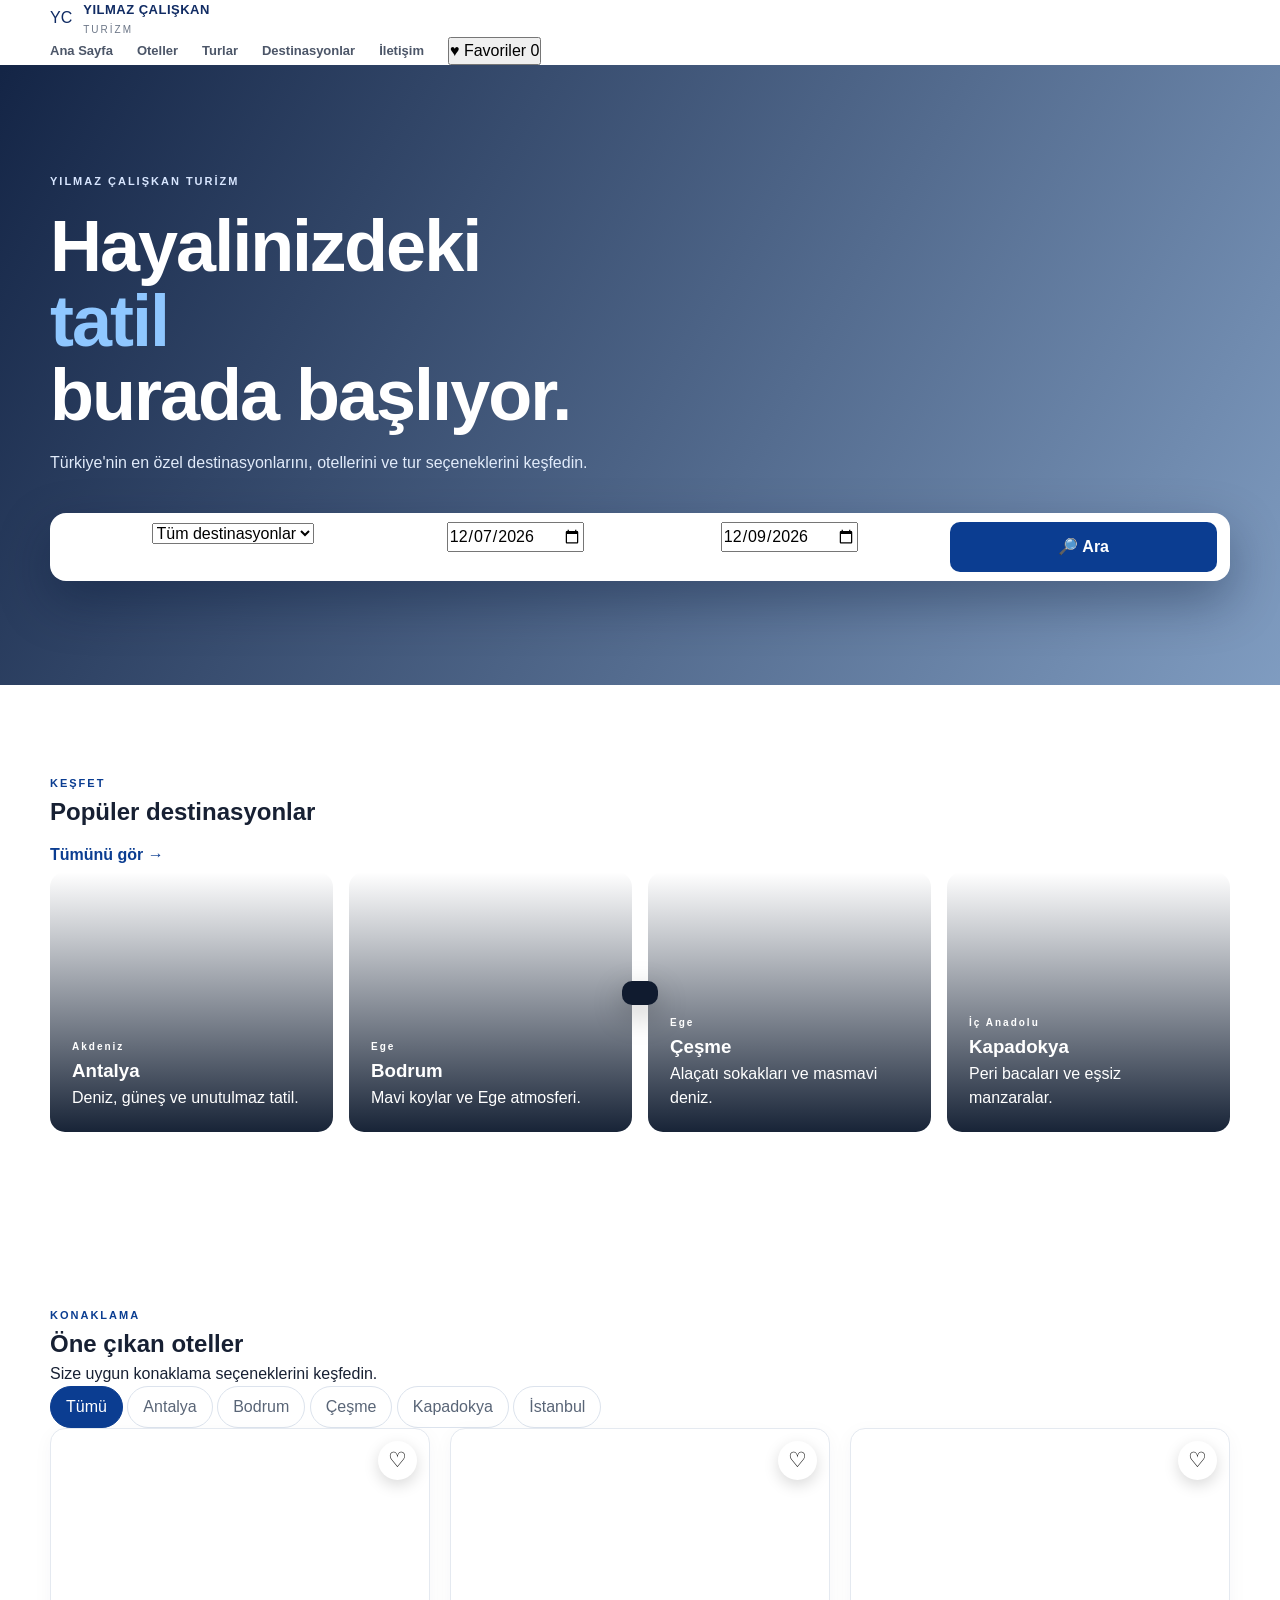
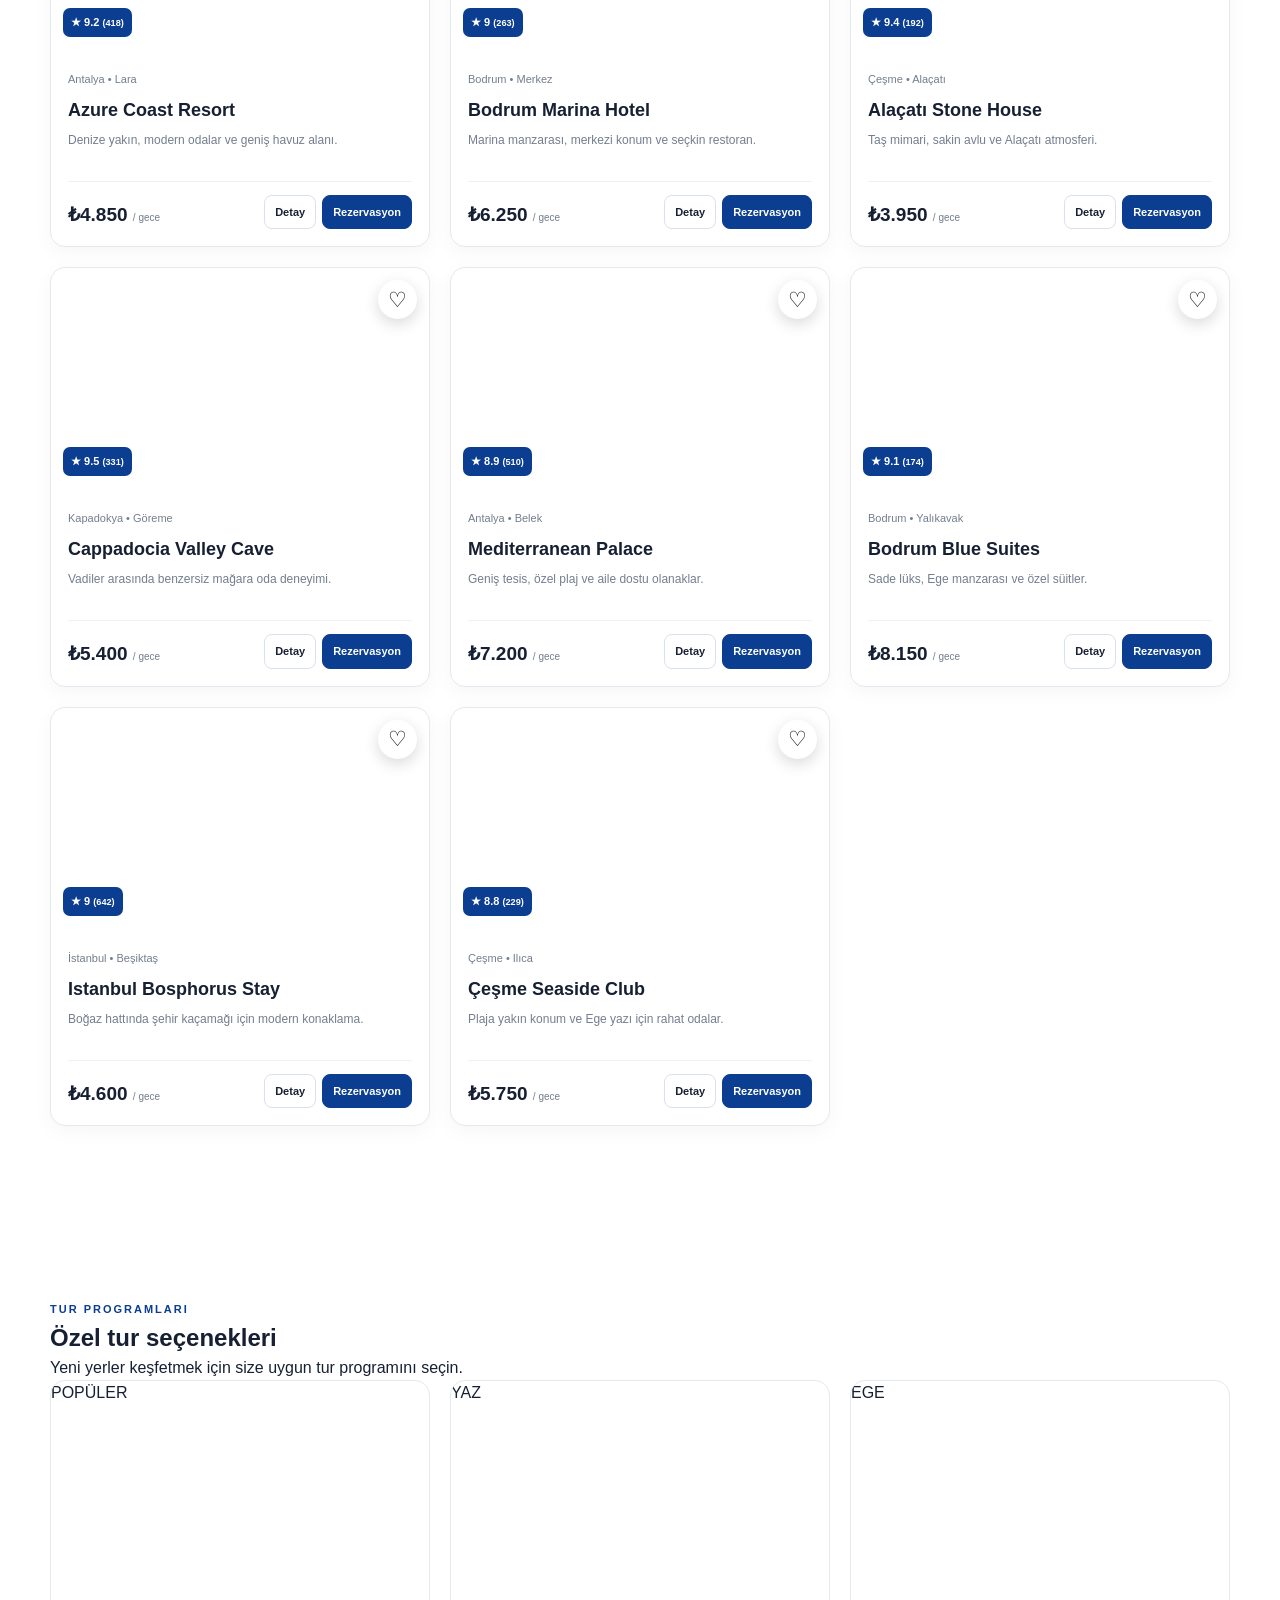
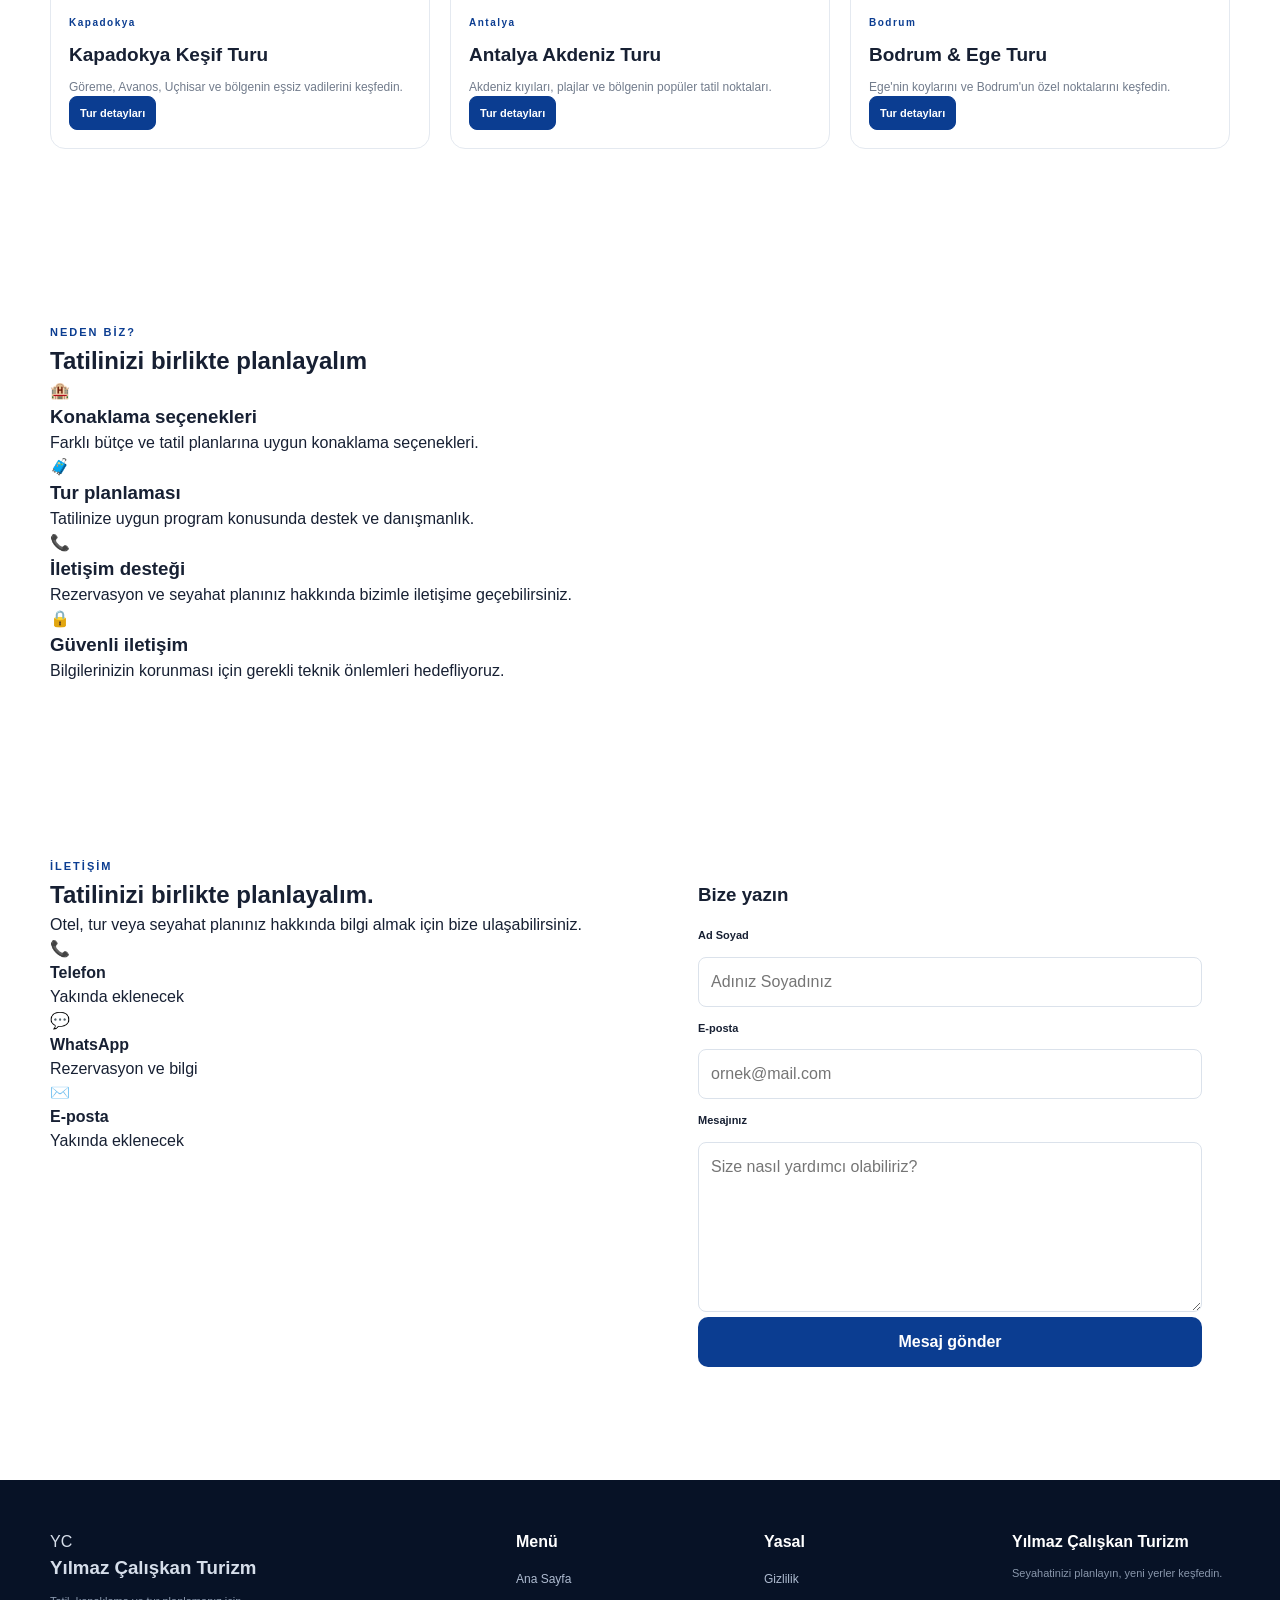
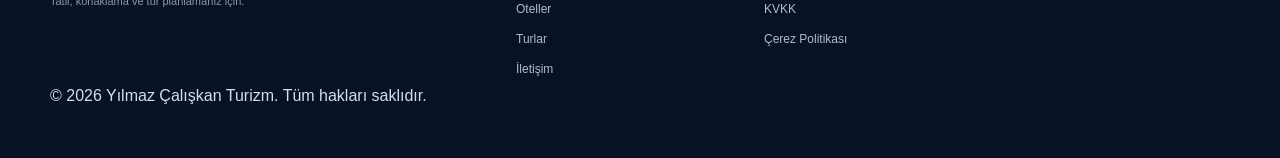
==== commit c3520ed2: "Update index.html" ====
--- a/index.html
+++ b/index.html
@@ -3,815 +3,1070 @@
 <head>
   <meta charset="UTF-8">
   <meta name="viewport" content="width=device-width, initial-scale=1.0">
-
-  <title>Yılmaz Çalışkan Turizm | Tatil ve Seyahat</title>
-  <meta name="description" content="Yılmaz Çalışkan Turizm - Otel, tatil ve tur seçeneklerini keşfedin.">
-
-  <link rel="preconnect" href="https://fonts.googleapis.com">
-  <link rel="preconnect" href="https://fonts.gstatic.com" crossorigin>
-  <link href="https://fonts.googleapis.com/css2?family=Inter:wght@400;500;600;700;800&display=swap" rel="stylesheet">
+  <meta name="description" content="Yılmaz Çalışkan Turizm - Otel, tatil ve tur seçenekleri.">
+  <meta name="theme-color" content="#0b3d91">
+
+  <title>Yılmaz Çalışkan Turizm</title>
 
   <link rel="stylesheet" href="style.css">
 </head>
 
 <body>
 
-<header class="header">
-  <div class="container nav">
-
-    <a href="#home" class="logo">
-      <span class="logo-icon">YC</span>
-
-      <span>
-        <strong>YILMAZ ÇALIŞKAN</strong>
-        <small>TURİZM</small>
-      </span>
-    </a>
-
-    <button class="menu-btn" id="menuBtn">☰</button>
-
-    <nav id="navMenu">
-      <a href="#home">Ana Sayfa</a>
-      <a href="#hotels">Oteller</a>
-      <a href="#tours">Turlar</a>
-      <a href="#destinations">Destinasyonlar</a>
-      <a href="#about">Hakkımızda</a>
-      <a href="#contact">İletişim</a>
-
-      <button class="favorites-btn" id="favoritesBtn">
-        ♡ Favoriler
-        <span id="favoriteCount">0</span>
-      </button>
-    </nav>
-
-  </div>
-</header>
-
-
-<main>
-
-<section class="hero" id="home">
-
-  <div class="hero-overlay"></div>
-
-  <div class="container hero-content">
-
-    <span class="eyebrow">YILMAZ ÇALIŞKAN TURİZM</span>
-
-    <h1>
-      Hayalindeki tatili
-      <span>gerçeğe dönüştür.</span>
-    </h1>
-
-    <p>
-      Otel, tatil ve tur seçeneklerini keşfet.
-      Bir sonraki yolculuğunu bugün planla.
-    </p>
-
-
-    <form class="search-box" id="searchForm">
-
-      <div class="search-item">
-        <label>Nereye?</label>
-
-        <select id="destination">
-          <option value="all">Tüm destinasyonlar</option>
-          <option value="antalya">Antalya</option>
-          <option value="bodrum">Bodrum</option>
-          <option value="cesme">Çeşme</option>
-          <option value="kapadokya">Kapadokya</option>
-          <option value="istanbul">İstanbul</option>
-        </select>
-      </div>
-
-
-      <div class="search-item">
-        <label>Giriş</label>
-        <input type="date" id="checkin" required>
-      </div>
-
-
-      <div class="search-item">
-        <label>Çıkış</label>
-        <input type="date" id="checkout" required>
-      </div>
-
-
-      <div class="search-item">
-        <label>Misafir</label>
-
-        <select id="guests">
-          <option>1 kişi</option>
-          <option selected>2 kişi</option>
-          <option>3 kişi</option>
-          <option>4 kişi</option>
-          <option>5 kişi</option>
-          <option>6+ kişi</option>
-        </select>
-      </div>
-
-
-      <button class="search-button" type="submit">
-        🔎 Ara
-      </button>
-
-    </form>
-
-  </div>
-
-</section>
-
-
-<section class="trust">
-
-  <div class="container trust-grid">
-
-    <div>
-      ✓
-      <span>Güvenli rezervasyon deneyimi</span>
-    </div>
-
-    <div>
-      ✓
-      <span>Seçili konaklama seçenekleri</span>
-    </div>
-
-    <div>
-      ✓
-      <span>7/24 iletişim desteği</span>
-    </div>
-
-    <div>
-      ✓
-      <span>Şeffaf bilgi</span>
-    </div>
-
-  </div>
-
-</section>
-
-
-<section class="section" id="hotels">
-
-  <div class="container">
-
-    <div class="section-title">
-
-      <div>
-        <span class="eyebrow blue">KONAKLAMA</span>
-
-        <h2>Öne çıkan oteller</h2>
-
-        <p>
-          Farklı tatil tarzlarına uygun seçili konaklama seçenekleri.
-        </p>
-      </div>
-
-      <button class="outline-btn" id="showAll">
-        Tümünü Gör
-      </button>
-
-    </div>
-
-
-    <div class="filters">
-
-      <button class="filter active" data-filter="all">
-        Tümü
-      </button>
-
-      <button class="filter" data-filter="antalya">
-        Antalya
-      </button>
-
-      <button class="filter" data-filter="bodrum">
-        Bodrum
-      </button>
-
-      <button class="filter" data-filter="cesme">
-        Çeşme
-      </button>
-
-      <button class="filter" data-filter="kapadokya">
-        Kapadokya
-      </button>
-
-    </div>
-
-
-    <div class="hotel-grid" id="hotelGrid"></div>
-
-    <div class="empty" id="empty" hidden>
-      Aradığınız kriterlere uygun otel bulunamadı.
-    </div>
-
-  </div>
-
-</section>
-
-
-<section class="promo">
-
-  <div class="container promo-box">
-
-    <div>
-
-      <span class="eyebrow">
-        YILMAZ ÇALIŞKAN TURİZM
-      </span>
-
-      <h2>
-        Tatilini sadece planlama, yaşa.
-      </h2>
-
-      <p>
-        Deniz, doğa, şehir veya keşif...
-        Sana uygun seçenekleri birlikte bulalım.
-      </p>
-
-    </div>
-
-    <a href="#contact" class="main-button">
-      Bize Ulaşın →
-    </a>
-
-  </div>
-
-</section>
-
-
-<section class="section light" id="destinations">
-
-  <div class="container">
-
-    <div class="section-title">
-
-      <div>
-        <span class="eyebrow blue">
-          KEŞFET
-        </span>
-
-        <h2>
-          Popüler destinasyonlar
-        </h2>
-
-        <p>
-          Bir sonraki rotanı seç.
-        </p>
-      </div>
-
-    </div>
-
-
-    <div class="destination-grid">
-
-      <button
-        class="destination-card antalya"
-        data-destination="antalya">
-
-        <span>ANTALYA</span>
-
-        <strong>
-          Akdeniz'in enerjisi
-        </strong>
-
-        <small>
-          Deniz • Güneş • Resort
-        </small>
-
-      </button>
-
-
-      <button
-        class="destination-card bodrum"
-        data-destination="bodrum">
-
-        <span>BODRUM</span>
-
-        <strong>
-          Ege'de yaz zamanı
-        </strong>
-
-        <small>
-          Koylar • Marina • Gastronomi
-        </small>
-
-      </button>
-
-
-      <button
-        class="destination-card cesme"
-        data-destination="cesme">
-
-        <span>ÇEŞME</span>
-
-        <strong>
-          Ege'nin incisi
-        </strong>
-
-        <small>
-          Plaj • Alaçatı • Rüzgâr
-        </small>
-
-      </button>
-
-
-      <button
-        class="destination-card cappadocia"
-        data-destination="kapadokya">
-
-        <span>KAPADOKYA</span>
-
-        <strong>
-          Masalsı bir rota
-        </strong>
-
-        <small>
-          Balon • Vadiler • Tarih
-        </small>
-
-      </button>
-
-    </div>
-
-  </div>
-
-</section>
-
-
-<section class="section" id="tours">
-
-  <div class="container">
-
-    <div class="section-title">
-
-      <div>
-        <span class="eyebrow blue">
-          TURLAR
-        </span>
-
-        <h2>
-          Yeni yerler keşfet
-        </h2>
-
-        <p>
-          Sana uygun tur fikirlerini incele.
-        </p>
-      </div>
-
-    </div>
-
-
-    <div class="tour-grid">
-
-
-      <article class="tour-card">
-
-        <div class="tour-image istanbul"></div>
-
-        <div class="tour-content">
-
-          <span>ŞEHİR TURU</span>
-
-          <h3>
-            İstanbul Kültür Rotası
-          </h3>
-
-          <p>
-            2 gün • Tarih • Gastronomi
-          </p>
-
-          <button
-            class="text-button tour-detail"
-            data-tour="İstanbul Kültür Rotası">
-
-            Turu incele →
-
-          </button>
-
-        </div>
-
-      </article>
-
-
-      <article class="tour-card">
-
-        <div class="tour-image cappadocia"></div>
-
-        <div class="tour-content">
-
-          <span>DOĞA & KEŞİF</span>
-
-          <h3>
-            Kapadokya Kaçamağı
-          </h3>
-
-          <p>
-            3 gün • Vadiler • Gün doğumu
-          </p>
-
-          <button
-            class="text-button tour-detail"
-            data-tour="Kapadokya Kaçamağı">
-
-            Turu incele →
-
-          </button>
-
-        </div>
-
-      </article>
-
-
-      <article class="tour-card">
-
-        <div class="tour-image aegean"></div>
-
-        <div class="tour-content">
-
-          <span>DENİZ & TATİL</span>
-
-          <h3>
-            Ege Koyları
-          </h3>
-
-          <p>
-            4 gün • Tekne • Plaj
-          </p>
-
-          <button
-            class="text-button tour-detail"
-            data-tour="Ege Koyları">
-
-            Turu incele →
-
-          </button>
-
-        </div>
-
-      </article>
-
-
-    </div>
-
-  </div>
-
-</section>
-
-
-<section class="section about" id="about">
-
-  <div class="container about-grid">
-
-    <div class="about-card">
-
-      <span class="logo-icon big">
-        YC
-      </span>
-
-      <span class="eyebrow blue">
-        MARKA HİKÂYESİ
-      </span>
-
-      <h2>
-        Yılmaz Çalışkan Turizm
-      </h2>
-
-      <p>
-        Yılmaz Çalışkan tarafından kurulan yeni nesil
-        turizm markası; konaklama, tatil ve seyahat
-        deneyimini sade, anlaşılır ve güven odaklı
-        şekilde sunmayı amaçlar.
-      </p>
-
-      <p>
-        Misafirlerimizin seyahat planlarını kolaylaştırmak
-        ve farklı tatil seçeneklerini tek noktada
-        buluşturmak için çalışıyoruz.
-      </p>
-
-    </div>
-
-
-    <div class="stats">
-
-      <div>
-        <strong>5+</strong>
-        <span>Destinasyon</span>
-      </div>
-
-      <div>
-        <strong>10+</strong>
-        <span>Konaklama seçeneği</span>
-      </div>
-
-      <div>
-        <strong>7/24</strong>
-        <span>İletişim</span>
-      </div>
-
-      <div>
-        <strong>1</strong>
-        <span>Yeni marka</span>
-      </div>
-
-    </div>
-
-  </div>
-
-</section>
-
-
-<section class="section faq-section">
-
-  <div class="container faq-grid">
-
-    <div>
-
-      <span class="eyebrow blue">
-        MERAK EDİLENLER
-      </span>
-
-      <h2>
-        Sıkça sorulan sorular
-      </h2>
-
-    </div>
-
-
-    <div class="faq">
-
-      <details>
-        <summary>
-          Rezervasyon nasıl yapılır?
-        </summary>
-
-        <p>
-          Otel veya tur seçiminizi yaptıktan sonra
-          rezervasyon formunu doldurabilirsiniz.
-          Talebiniz iletişim bilgileriniz üzerinden
-          değerlendirilir.
-        </p>
-      </details>
-
-
-      <details>
-        <summary>
-          Fiyatlar gerçek zamanlı mı?
-        </summary>
-
-        <p>
-          Bu sürümdeki fiyatlar demo verileridir.
-          Gerçek zamanlı fiyat ve müsaitlik için
-          otel/rezervasyon API bağlantısı gerekir.
-        </p>
-      </details>
-
-
-      <details>
-        <summary>
-          İptal ve değişiklik yapabilir miyim?
-        </summary>
-
-        <p>
-          İptal ve değişiklik koşulları seçilen
-          tesis ve hizmete göre değişebilir.
-        </p>
-      </details>
-
-
-      <details>
-        <summary>
-          Destek alabilir miyim?
-        </summary>
-
-        <p>
-          İletişim bölümündeki telefon, e-posta
-          veya WhatsApp üzerinden bize ulaşabilirsiniz.
-        </p>
-      </details>
-
-    </div>
-
-  </div>
-
-</section>
-
-
-<section class="section contact" id="contact">
-
-  <div class="container contact-grid">
-
-    <div>
-
-      <span class="eyebrow">
-        İLETİŞİM
-      </span>
-
-      <h2>
-        Tatilini birlikte planlayalım.
-      </h2>
-
-      <p>
-        Rezervasyon, tur veya genel bilgi için
-        bize ulaşabilirsiniz.
-      </p>
-
-
-      <div class="contact-list">
-
-        <a href="tel:+905000000000">
-          📞
-          <span>
-            <small>Telefon</small>
-            <strong>+90 500 000 00 00</strong>
-          </span>
-        </a>
-
-
-        <a href="mailto:info@yilmazcaliskanturizm.com">
-          ✉️
-          <span>
-            <small>E-posta</small>
-            <strong>
-              info@yilmazcaliskanturizm.com
-            </strong>
-          </span>
-        </a>
-
-
-        <a
-          href="https://wa.me/905000000000"
-          target="_blank">
-
-          💬
-
-          <span>
-            <small>WhatsApp</small>
-            <strong>
-              WhatsApp'tan yaz
-            </strong>
-          </span>
-
-        </a>
-
-      </div>
-
-    </div>
-
-
-    <form class="contact-form" id="contactForm">
-
-      <h3>
-        Bilgi talep et
-      </h3>
-
-      <label>
-        Ad Soyad
-
-        <input
-          id="contactName"
-          required
-          placeholder="Adınız Soyadınız">
-      </label>
-
-
-      <label>
-        E-posta
-
-        <input
-          id="contactEmail"
-          type="email"
-          required
-          placeholder="ornek@mail.com">
-      </label>
-
-
-      <label>
-        Mesaj
-
-        <textarea
-          id="contactMessage"
-          rows="5"
-          required
-          placeholder="Size nasıl yardımcı olabiliriz?"></textarea>
-
-      </label>
-
-
-      <button class="main-button" type="submit">
-        Mesajı Gönder
-      </button>
-
-      <small class="form-note">
-        Demo formudur. Gerçek e-posta gönderimi için
-        backend veya form servisi bağlanmalıdır.
-      </small>
-
-    </form>
-
-  </div>
-
-</section>
-
-</main>
-
-
-<footer>
-
-  <div class="container footer-grid">
-
-    <div>
-
-      <a class="logo" href="#home">
-
-        <span class="logo-icon">
-          YC
-        </span>
-
-        <span>
+  <!-- =========================
+       HEADER
+  ========================== -->
+
+  <header class="site-header">
+
+    <div class="container header-inner">
+
+      <a href="#home" class="logo">
+        <span class="logo-mark">YC</span>
+
+        <span class="logo-text">
           <strong>YILMAZ ÇALIŞKAN</strong>
           <small>TURİZM</small>
         </span>
-
       </a>
 
-      <p>
-        Tatil ve seyahat deneyimini
-        daha kolay planlamanız için.
-      </p>
+
+      <button
+        id="menuBtn"
+        class="menu-btn"
+        type="button"
+        aria-label="Menüyü aç">
+
+        ☰
+
+      </button>
+
+
+      <nav id="navMenu" class="nav-menu">
+
+        <a href="#home">
+          Ana Sayfa
+        </a>
+
+        <a href="#hotels">
+          Oteller
+        </a>
+
+        <a href="#tours">
+          Turlar
+        </a>
+
+        <a href="#destinations">
+          Destinasyonlar
+        </a>
+
+        <a href="#contact">
+          İletişim
+        </a>
+
+        <button
+          id="favoritesBtn"
+          class="favorite-nav"
+          type="button">
+
+          ♥ Favoriler
+
+          <span id="favoriteCount">
+            0
+          </span>
+
+        </button>
+
+      </nav>
 
     </div>
 
-
-    <div>
-
-      <h4>Keşfet</h4>
-
-      <a href="#hotels">Oteller</a>
-      <a href="#tours">Turlar</a>
-      <a href="#destinations">Destinasyonlar</a>
+  </header>
+
+
+  <!-- =========================
+       HERO
+  ========================== -->
+
+  <main>
+
+    <section id="home" class="hero">
+
+      <div class="hero-overlay"></div>
+
+      <div class="container hero-content">
+
+        <span class="eyebrow">
+          YILMAZ ÇALIŞKAN TURİZM
+        </span>
+
+        <h1>
+          Hayalinizdeki
+          <span>tatil</span>
+          burada başlıyor.
+        </h1>
+
+        <p>
+          Türkiye'nin en özel destinasyonlarını,
+          otellerini ve tur seçeneklerini keşfedin.
+        </p>
+
+
+        <!-- =========================
+             SEARCH
+        ========================== -->
+
+        <form id="searchForm" class="search-box">
+
+          <div class="search-field">
+
+            <label for="destination">
+              Destinasyon
+            </label>
+
+            <select id="destination">
+
+              <option value="all">
+                Tüm destinasyonlar
+              </option>
+
+              <option value="antalya">
+                Antalya
+              </option>
+
+              <option value="bodrum">
+                Bodrum
+              </option>
+
+              <option value="cesme">
+                Çeşme
+              </option>
+
+              <option value="kapadokya">
+                Kapadokya
+              </option>
+
+              <option value="istanbul">
+                İstanbul
+              </option>
+
+            </select>
+
+          </div>
+
+
+          <div class="search-field">
+
+            <label for="checkin">
+              Giriş
+            </label>
+
+            <input
+              id="checkin"
+              type="date"
+              required>
+
+          </div>
+
+
+          <div class="search-field">
+
+            <label for="checkout">
+              Çıkış
+            </label>
+
+            <input
+              id="checkout"
+              type="date"
+              required>
+
+          </div>
+
+
+          <button
+            class="search-button"
+            type="submit">
+
+            🔎 Ara
+
+          </button>
+
+        </form>
+
+      </div>
+
+    </section>
+
+
+    <!-- =========================
+         QUICK DESTINATIONS
+    ========================== -->
+
+    <section
+      id="destinations"
+      class="section destinations-section">
+
+      <div class="container">
+
+        <div class="section-heading">
+
+          <div>
+
+            <span class="eyebrow blue">
+              KEŞFET
+            </span>
+
+            <h2>
+              Popüler destinasyonlar
+            </h2>
+
+          </div>
+
+          <button
+            id="showAll"
+            class="text-button"
+            type="button">
+
+            Tümünü gör →
+
+          </button>
+
+        </div>
+
+
+        <div class="destination-grid">
+
+
+          <article
+            class="destination-card"
+            data-destination="antalya">
+
+            <div
+              class="destination-image"
+              style="background-image:url('https://images.unsplash.com/photo-1601581875309-fafbf2d3ed3a?auto=format&fit=crop&w=1000&q=85')">
+
+            </div>
+
+            <div class="destination-info">
+
+              <span>
+                Akdeniz
+              </span>
+
+              <h3>
+                Antalya
+              </h3>
+
+              <p>
+                Deniz, güneş ve unutulmaz tatil.
+              </p>
+
+            </div>
+
+          </article>
+
+
+          <article
+            class="destination-card"
+            data-destination="bodrum">
+
+            <div
+              class="destination-image"
+              style="background-image:url('https://images.unsplash.com/photo-1602002418082-a4443e081dd1?auto=format&fit=crop&w=1000&q=85')">
+
+            </div>
+
+            <div class="destination-info">
+
+              <span>
+                Ege
+              </span>
+
+              <h3>
+                Bodrum
+              </h3>
+
+              <p>
+                Mavi koylar ve Ege atmosferi.
+              </p>
+
+            </div>
+
+          </article>
+
+
+          <article
+            class="destination-card"
+            data-destination="cesme">
+
+            <div
+              class="destination-image"
+              style="background-image:url('https://images.unsplash.com/photo-1533104816931-20fa691ff6ca?auto=format&fit=crop&w=1000&q=85')">
+
+            </div>
+
+            <div class="destination-info">
+
+              <span>
+                Ege
+              </span>
+
+              <h3>
+                Çeşme
+              </h3>
+
+              <p>
+                Alaçatı sokakları ve masmavi deniz.
+              </p>
+
+            </div>
+
+          </article>
+
+
+          <article
+            class="destination-card"
+            data-destination="kapadokya">
+
+            <div
+              class="destination-image"
+              style="background-image:url('https://images.unsplash.com/photo-1641128324972-af3212f0f6bd?auto=format&fit=crop&w=1000&q=85')">
+
+            </div>
+
+            <div class="destination-info">
+
+              <span>
+                İç Anadolu
+              </span>
+
+              <h3>
+                Kapadokya
+              </h3>
+
+              <p>
+                Peri bacaları ve eşsiz manzaralar.
+              </p>
+
+            </div>
+
+          </article>
+
+        </div>
+
+      </div>
+
+    </section>
+
+
+    <!-- =========================
+         HOTELS
+    ========================== -->
+
+    <section
+      id="hotels"
+      class="section hotels-section">
+
+      <div class="container">
+
+        <div class="section-heading">
+
+          <div>
+
+            <span class="eyebrow blue">
+              KONAKLAMA
+            </span>
+
+            <h2>
+              Öne çıkan oteller
+            </h2>
+
+            <p>
+              Size uygun konaklama seçeneklerini keşfedin.
+            </p>
+
+          </div>
+
+
+          <div class="filter-row">
+
+            <button
+              class="filter active"
+              data-filter="all"
+              type="button">
+
+              Tümü
+
+            </button>
+
+            <button
+              class="filter"
+              data-filter="antalya"
+              type="button">
+
+              Antalya
+
+            </button>
+
+            <button
+              class="filter"
+              data-filter="bodrum"
+              type="button">
+
+              Bodrum
+
+            </button>
+
+            <button
+              class="filter"
+              data-filter="cesme"
+              type="button">
+
+              Çeşme
+
+            </button>
+
+            <button
+              class="filter"
+              data-filter="kapadokya"
+              type="button">
+
+              Kapadokya
+
+            </button>
+
+            <button
+              class="filter"
+              data-filter="istanbul"
+              type="button">
+
+              İstanbul
+
+            </button>
+
+          </div>
+
+        </div>
+
+
+        <div
+          id="hotelGrid"
+          class="hotel-grid">
+
+        </div>
+
+
+        <div
+          id="empty"
+          class="empty-state"
+          hidden>
+
+          <div class="empty-icon">
+            🏨
+          </div>
+
+          <h3>
+            Otel bulunamadı
+          </h3>
+
+          <p>
+            Seçtiğiniz kriterlere uygun otel bulunamadı.
+          </p>
+
+          <button
+            class="main-button"
+            type="button"
+            onclick="applyFilter('all')">
+
+            Tüm otelleri göster
+
+          </button>
+
+        </div>
+
+      </div>
+
+    </section>
+
+
+    <!-- =========================
+         TOURS
+    ========================== -->
+
+    <section
+      id="tours"
+      class="section tours-section">
+
+      <div class="container">
+
+        <div class="section-heading">
+
+          <div>
+
+            <span class="eyebrow blue">
+              TUR PROGRAMLARI
+            </span>
+
+            <h2>
+              Özel tur seçenekleri
+            </h2>
+
+            <p>
+              Yeni yerler keşfetmek için size uygun
+              tur programını seçin.
+            </p>
+
+          </div>
+
+        </div>
+
+
+        <div class="tour-grid">
+
+
+          <article class="tour-card">
+
+            <div
+              class="tour-image"
+              style="background-image:url('https://images.unsplash.com/photo-1561715276-a2d087060f1d?auto=format&fit=crop&w=1000&q=85')">
+
+              <span class="tour-badge">
+                POPÜLER
+              </span>
+
+            </div>
+
+            <div class="tour-content">
+
+              <span class="tour-location">
+                Kapadokya
+              </span>
+
+              <h3>
+                Kapadokya Keşif Turu
+              </h3>
+
+              <p>
+                Göreme, Avanos, Uçhisar ve
+                bölgenin eşsiz vadilerini keşfedin.
+              </p>
+
+              <button
+                class="tour-detail small-button primary"
+                data-tour="Kapadokya Keşif Turu"
+                type="button">
+
+                Tur detayları
+
+              </button>
+
+            </div>
+
+          </article>
+
+
+          <article class="tour-card">
+
+            <div
+              class="tour-image"
+              style="background-image:url('https://images.unsplash.com/photo-1601581875309-fafbf2d3ed3a?auto=format&fit=crop&w=1000&q=85')">
+
+              <span class="tour-badge">
+                YAZ
+              </span>
+
+            </div>
+
+            <div class="tour-content">
+
+              <span class="tour-location">
+                Antalya
+              </span>
+
+              <h3>
+                Antalya Akdeniz Turu
+              </h3>
+
+              <p>
+                Akdeniz kıyıları, plajlar ve
+                bölgenin popüler tatil noktaları.
+              </p>
+
+              <button
+                class="tour-detail small-button primary"
+                data-tour="Antalya Akdeniz Turu"
+                type="button">
+
+                Tur detayları
+
+              </button>
+
+            </div>
+
+          </article>
+
+
+          <article class="tour-card">
+
+            <div
+              class="tour-image"
+              style="background-image:url('https://images.unsplash.com/photo-1602002418082-a4443e081dd1?auto=format&fit=crop&w=1000&q=85')">
+
+              <span class="tour-badge">
+                EGE
+              </span>
+
+            </div>
+
+            <div class="tour-content">
+
+              <span class="tour-location">
+                Bodrum
+              </span>
+
+              <h3>
+                Bodrum & Ege Turu
+              </h3>
+
+              <p>
+                Ege'nin koylarını ve Bodrum'un
+                özel noktalarını keşfedin.
+              </p>
+
+              <button
+                class="tour-detail small-button primary"
+                data-tour="Bodrum & Ege Turu"
+                type="button">
+
+                Tur detayları
+
+              </button>
+
+            </div>
+
+          </article>
+
+        </div>
+
+      </div>
+
+    </section>
+
+
+    <!-- =========================
+         WHY US
+    ========================== -->
+
+    <section class="section advantages-section">
+
+      <div class="container">
+
+        <div class="section-heading centered">
+
+          <span class="eyebrow blue">
+            NEDEN BİZ?
+          </span>
+
+          <h2>
+            Tatilinizi birlikte planlayalım
+          </h2>
+
+        </div>
+
+
+        <div class="advantage-grid">
+
+          <div class="advantage">
+
+            <div class="advantage-icon">
+              🏨
+            </div>
+
+            <h3>
+              Konaklama seçenekleri
+            </h3>
+
+            <p>
+              Farklı bütçe ve tatil planlarına
+              uygun konaklama seçenekleri.
+            </p>
+
+          </div>
+
+
+          <div class="advantage">
+
+            <div class="advantage-icon">
+              🧳
+            </div>
+
+            <h3>
+              Tur planlaması
+            </h3>
+
+            <p>
+              Tatilinize uygun program konusunda
+              destek ve danışmanlık.
+            </p>
+
+          </div>
+
+
+          <div class="advantage">
+
+            <div class="advantage-icon">
+              📞
+            </div>
+
+            <h3>
+              İletişim desteği
+            </h3>
+
+            <p>
+              Rezervasyon ve seyahat planınız
+              hakkında bizimle iletişime geçebilirsiniz.
+            </p>
+
+          </div>
+
+
+          <div class="advantage">
+
+            <div class="advantage-icon">
+              🔒
+            </div>
+
+            <h3>
+              Güvenli iletişim
+            </h3>
+
+            <p>
+              Bilgilerinizin korunması için
+              gerekli teknik önlemleri hedefliyoruz.
+            </p>
+
+          </div>
+
+        </div>
+
+      </div>
+
+    </section>
+
+
+    <!-- =========================
+         CONTACT
+    ========================== -->
+
+    <section
+      id="contact"
+      class="section contact-section">
+
+      <div class="container contact-grid">
+
+
+        <div class="contact-info">
+
+          <span class="eyebrow blue">
+            İLETİŞİM
+          </span>
+
+          <h2>
+            Tatilinizi birlikte planlayalım.
+          </h2>
+
+          <p>
+            Otel, tur veya seyahat planınız
+            hakkında bilgi almak için bize ulaşabilirsiniz.
+          </p>
+
+
+          <div class="contact-item">
+
+            <span class="contact-icon">
+              📞
+            </span>
+
+            <div>
+
+              <strong>
+                Telefon
+              </strong>
+
+              <p>
+                Yakında eklenecek
+              </p>
+
+            </div>
+
+          </div>
+
+
+          <div class="contact-item">
+
+            <span class="contact-icon">
+              💬
+            </span>
+
+            <div>
+
+              <strong>
+                WhatsApp
+              </strong>
+
+              <p>
+                Rezervasyon ve bilgi
+              </p>
+
+            </div>
+
+          </div>
+
+
+          <div class="contact-item">
+
+            <span class="contact-icon">
+              ✉️
+            </span>
+
+            <div>
+
+              <strong>
+                E-posta
+              </strong>
+
+              <p>
+                Yakında eklenecek
+              </p>
+
+            </div>
+
+          </div>
+
+        </div>
+
+
+        <form
+          id="contactForm"
+          class="contact-form">
+
+          <h3>
+            Bize yazın
+          </h3>
+
+
+          <label for="contactName">
+            Ad Soyad
+          </label>
+
+          <input
+            id="contactName"
+            type="text"
+            required
+            placeholder="Adınız Soyadınız">
+
+
+          <label for="contactEmail">
+            E-posta
+          </label>
+
+          <input
+            id="contactEmail"
+            type="email"
+            required
+            placeholder="ornek@mail.com">
+
+
+          <label for="contactMessage">
+            Mesajınız
+          </label>
+
+          <textarea
+            id="contactMessage"
+            rows="6"
+            required
+            placeholder="Size nasıl yardımcı olabiliriz?"></textarea>
+
+
+          <button
+            class="main-button"
+            type="submit">
+
+            Mesaj gönder
+
+          </button>
+
+        </form>
+
+      </div>
+
+    </section>
+
+  </main>
+
+
+  <!-- =========================
+       FOOTER
+  ========================== -->
+
+  <footer class="site-footer">
+
+    <div class="container footer-grid">
+
+
+      <div>
+
+        <div class="footer-logo">
+          YC
+        </div>
+
+        <h3>
+          Yılmaz Çalışkan Turizm
+        </h3>
+
+        <p>
+          Tatil, konaklama ve tur
+          planlamanız için.
+        </p>
+
+      </div>
+
+
+      <div>
+
+        <h4>
+          Menü
+        </h4>
+
+        <a href="#home">
+          Ana Sayfa
+        </a>
+
+        <a href="#hotels">
+          Oteller
+        </a>
+
+        <a href="#tours">
+          Turlar
+        </a>
+
+        <a href="#contact">
+          İletişim
+        </a>
+
+      </div>
+
+
+      <div>
+
+        <h4>
+          Yasal
+        </h4>
+
+        <button
+          id="privacy"
+          type="button">
+
+          Gizlilik
+
+        </button>
+
+        <a href="kvkk.html">
+          KVKK
+        </a>
+
+        <a href="cookies.html">
+          Çerez Politikası
+        </a>
+
+      </div>
+
+
+      <div>
+
+        <h4>
+          Yılmaz Çalışkan Turizm
+        </h4>
+
+        <p>
+          Seyahatinizi planlayın,
+          yeni yerler keşfedin.
+        </p>
+
+      </div>
 
     </div>
 
 
-    <div>
-
-      <h4>Kurumsal</h4>
-
-      <a href="#about">Hakkımızda</a>
-      <a href="#contact">İletişim</a>
-
-      <button id="privacy">
-        Gizlilik
+    <div class="footer-bottom">
+
+      <div class="container">
+
+        © <span id="year"></span>
+        Yılmaz Çalışkan Turizm.
+        Tüm hakları saklıdır.
+
+      </div>
+
+    </div>
+
+  </footer>
+
+
+  <!-- =========================
+       MODAL
+  ========================== -->
+
+  <div
+    id="modal"
+    class="modal"
+    aria-hidden="true">
+
+    <div class="modal-bg"></div>
+
+
+    <div
+      class="modal-box"
+      role="dialog"
+      aria-modal="true">
+
+      <button
+        id="modalClose"
+        class="modal-close"
+        type="button"
+        aria-label="Kapat">
+
+        ×
+
       </button>
 
+
+      <div id="modalContent">
+
+      </div>
+
     </div>
 
-
-    <div>
-
-      <h4>
-        Yılmaz Çalışkan
-      </h4>
-
-      <p>
-        Turizm hizmetleri
-      </p>
-
-      <p>
-        © <span id="year"></span>
-        Tüm hakları saklıdır.
-      </p>
-
-    </div>
-
   </div>
 
-</footer>
-
-
-<div class="modal" id="modal">
-
-  <div class="modal-bg"></div>
-
-  <div class="modal-box">
-
-    <button class="modal-close" id="modalClose">
-      ×
-    </button>
-
-    <div id="modalContent"></div>
+
+  <!-- =========================
+       TOAST
+  ========================== -->
+
+  <div
+    id="toast"
+    class="toast"
+    role="status">
 
   </div>
 
-</div>
-
-
-<div class="toast" id="toast"></div>
-
-
-<script src="script.js"></script>
+
+  <!-- =========================
+       SCRIPT
+  ========================== -->
+
+  <script src="script.js"></script>
 
 </body>
-    </html>
+</html>
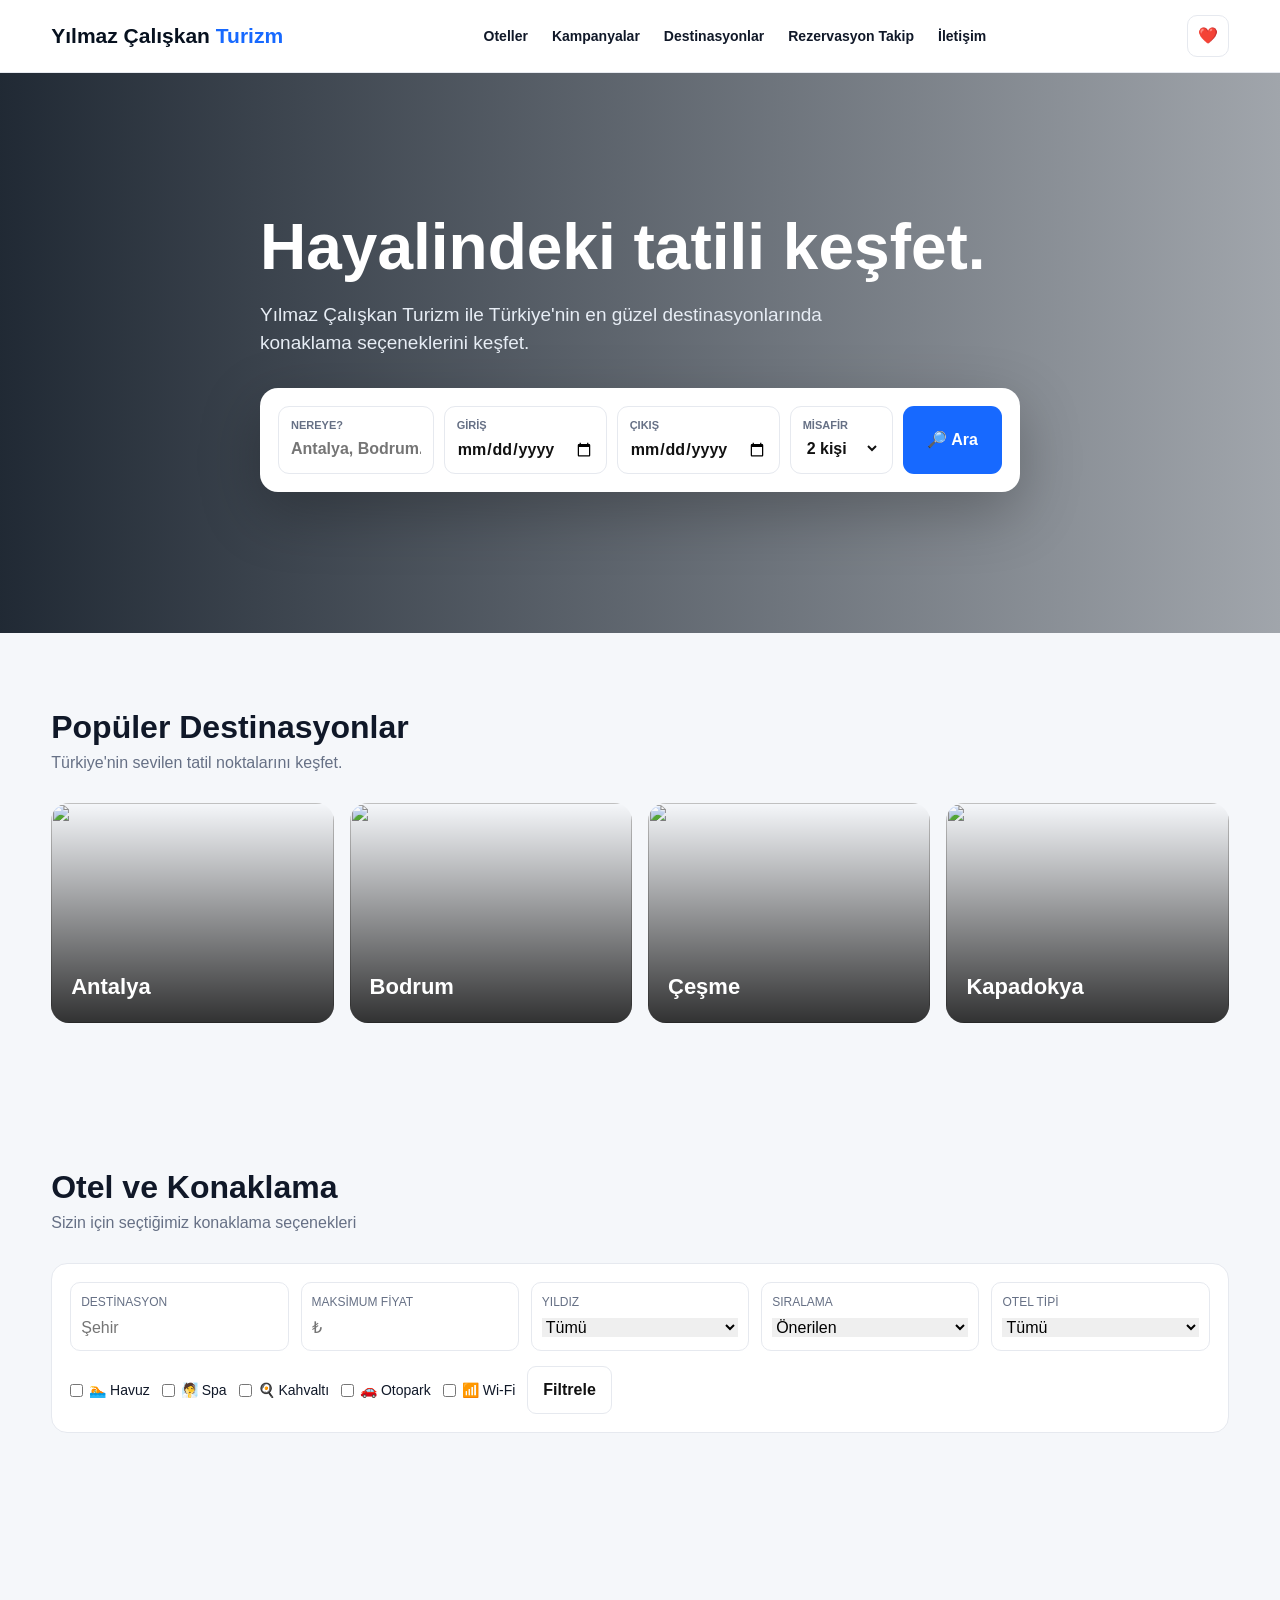
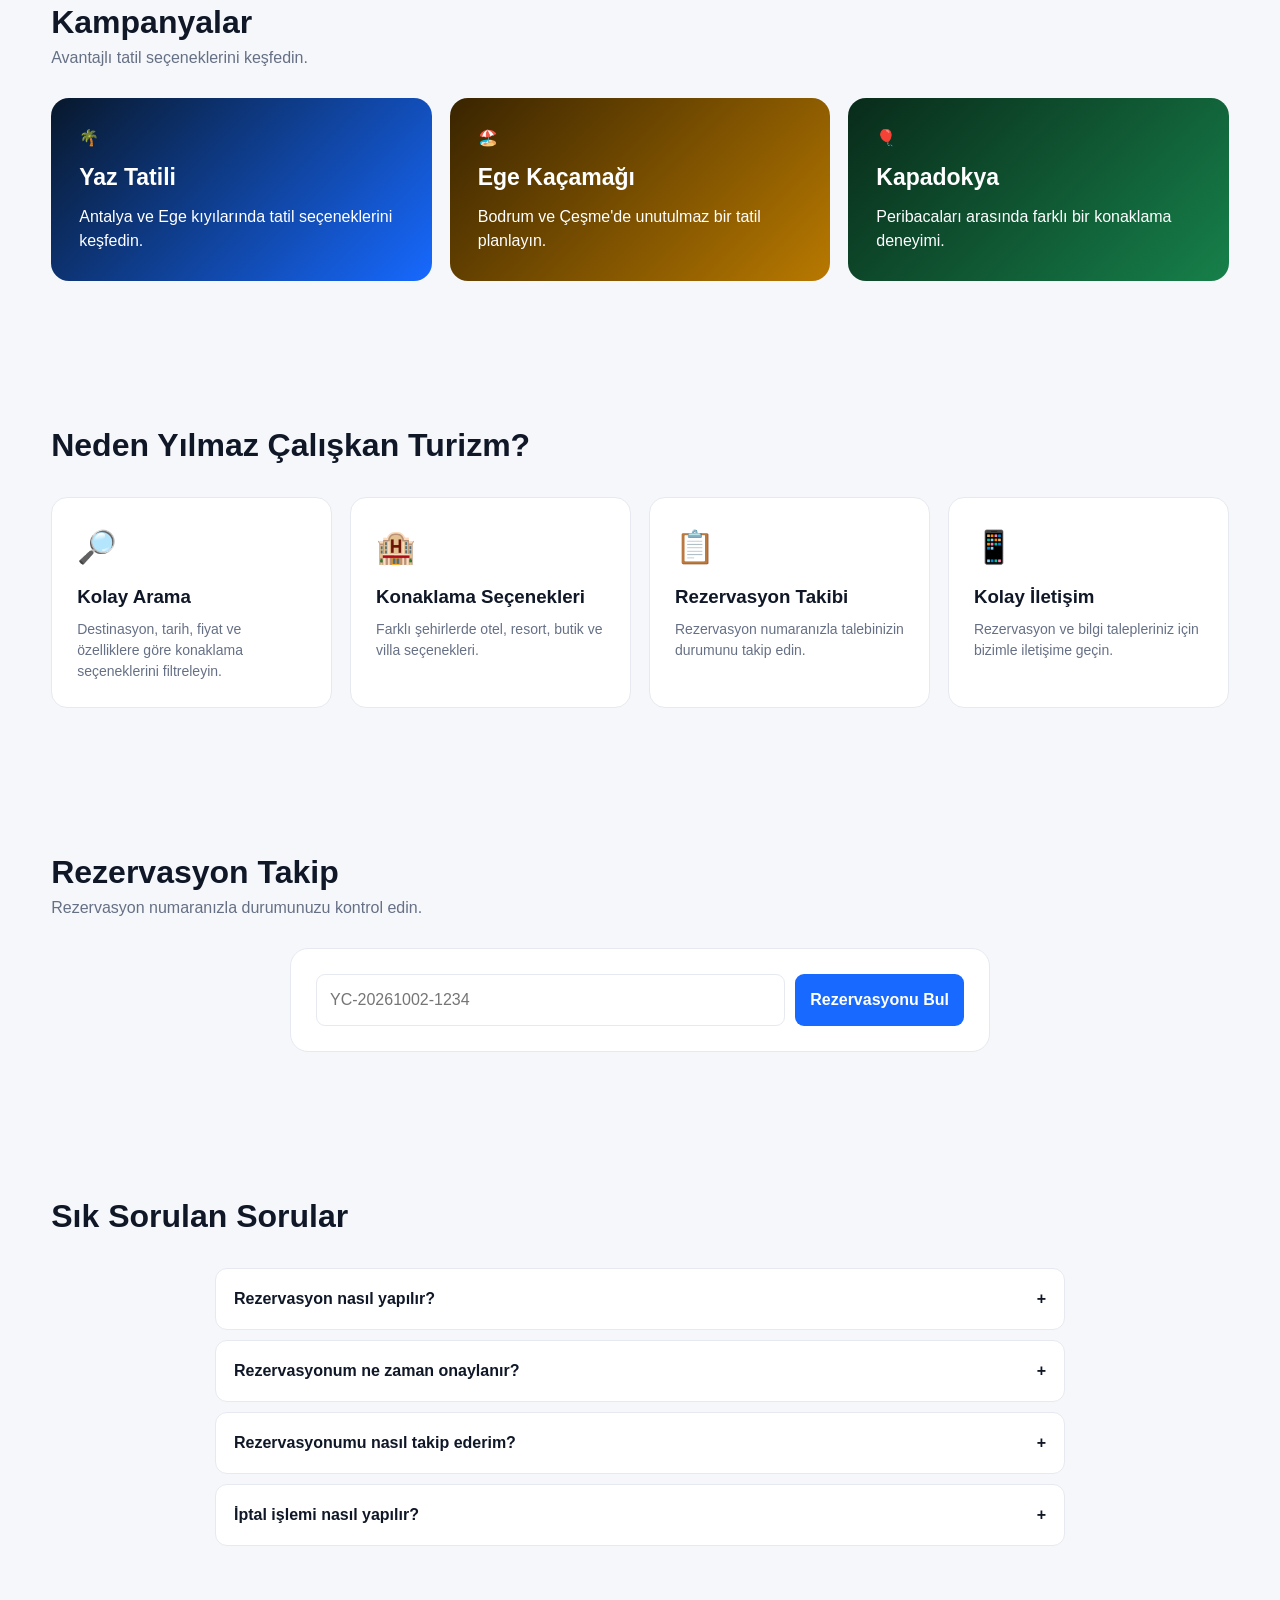
==== commit cefc2f60: "Create index.html" ====
--- a/index.html
+++ b/index.html
@@ -1,1072 +1,1446 @@
 <!DOCTYPE html>
 <html lang="tr">
 <head>
-  <meta charset="UTF-8">
-  <meta name="viewport" content="width=device-width, initial-scale=1.0">
-  <meta name="description" content="Yılmaz Çalışkan Turizm - Otel, tatil ve tur seçenekleri.">
-  <meta name="theme-color" content="#0b3d91">
-
-  <title>Yılmaz Çalışkan Turizm</title>
-
-  <link rel="stylesheet" href="style.css">
+<meta charset="UTF-8">
+<meta name="viewport" content="width=device-width,initial-scale=1.0">
+
+<title>Yılmaz Çalışkan Turizm | Otel & Tatil Rezervasyonu</title>
+
+<meta name="description"
+content="Yılmaz Çalışkan Turizm ile otel, tatil ve konaklama seçeneklerini keşfedin.">
+
+<script src="https://cdn.jsdelivr.net/npm/@supabase/supabase-js@2"></script>
+
+<style>
+*{
+  box-sizing:border-box;
+  margin:0;
+  padding:0
+}
+
+:root{
+  --dark:#07111f;
+  --dark2:#0c1b2d;
+  --blue:#1769ff;
+  --blue2:#0d4fd7;
+  --gold:#f5b942;
+  --white:#fff;
+  --muted:#667085;
+  --bg:#f5f7fa;
+  --border:#e6e9ef;
+  --green:#16a34a;
+  --red:#dc2626;
+}
+
+html{
+  scroll-behavior:smooth
+}
+
+body{
+  font-family:Arial,Helvetica,sans-serif;
+  background:var(--bg);
+  color:#101828;
+  line-height:1.5
+}
+
+button,input,select{
+  font:inherit
+}
+
+button{
+  cursor:pointer
+}
+
+a{
+  text-decoration:none;
+  color:inherit
+}
+
+.container{
+  width:min(1180px,92%);
+  margin:auto
+}
+
+/* HEADER */
+
+header{
+  background:#fff;
+  position:sticky;
+  top:0;
+  z-index:1000;
+  border-bottom:1px solid var(--border)
+}
+
+.nav{
+  min-height:72px;
+  display:flex;
+  align-items:center;
+  justify-content:space-between;
+  gap:20px
+}
+
+.logo{
+  font-size:21px;
+  font-weight:900;
+  color:var(--dark)
+}
+
+.logo span{
+  color:var(--blue)
+}
+
+.navlinks{
+  display:flex;
+  gap:24px;
+  align-items:center
+}
+
+.navlinks a{
+  font-weight:600;
+  font-size:14px
+}
+
+.navlinks a:hover{
+  color:var(--blue)
+}
+
+.nav-actions{
+  display:flex;
+  align-items:center;
+  gap:8px
+}
+
+.icon-btn{
+  width:42px;
+  height:42px;
+  border:1px solid var(--border);
+  background:#fff;
+  border-radius:10px
+}
+
+.mobile-menu{
+  display:none
+}
+
+/* HERO */
+
+.hero{
+  min-height:560px;
+  background:
+    linear-gradient(90deg,rgba(3,13,25,.88),rgba(3,13,25,.35)),
+    url("https://images.unsplash.com/photo-1542314831-068cd1dbfeeb?auto=format&fit=crop&w=1800&q=85")
+    center/cover;
+  display:flex;
+  align-items:center
+}
+
+.hero-content{
+  color:#fff;
+  max-width:760px;
+  padding:70px 0
+}
+
+.hero h1{
+  font-size:clamp(36px,6vw,64px);
+  line-height:1.05;
+  margin-bottom:20px
+}
+
+.hero p{
+  font-size:19px;
+  color:#e7edf5;
+  max-width:650px;
+  margin-bottom:30px
+}
+
+.search-box{
+  background:#fff;
+  color:#111;
+  border-radius:18px;
+  padding:18px;
+  box-shadow:0 20px 60px rgba(0,0,0,.25)
+}
+
+.search-grid{
+  display:grid;
+  grid-template-columns:1.5fr 1fr 1fr 1fr auto;
+  gap:10px
+}
+
+.field{
+  border:1px solid var(--border);
+  border-radius:11px;
+  padding:10px 12px;
+  background:#fff
+}
+
+.field label{
+  display:block;
+  font-size:11px;
+  color:#667085;
+  font-weight:700;
+  margin-bottom:4px
+}
+
+.field input,
+.field select{
+  width:100%;
+  border:0;
+  outline:0;
+  background:transparent;
+  color:#111;
+  font-weight:600
+}
+
+.search-btn{
+  border:0;
+  border-radius:11px;
+  background:var(--blue);
+  color:#fff;
+  font-weight:800;
+  padding:0 24px
+}
+
+.search-btn:hover{
+  background:var(--blue2)
+}
+
+/* SECTION */
+
+section{
+  padding:70px 0
+}
+
+.section-head{
+  display:flex;
+  align-items:end;
+  justify-content:space-between;
+  gap:20px;
+  margin-bottom:28px
+}
+
+.section-head h2{
+  font-size:32px
+}
+
+.section-head p{
+  color:var(--muted)
+}
+
+/* DESTINATIONS */
+
+.destinations{
+  display:grid;
+  grid-template-columns:repeat(4,1fr);
+  gap:16px
+}
+
+.destination{
+  height:220px;
+  border-radius:18px;
+  overflow:hidden;
+  position:relative;
+  cursor:pointer
+}
+
+.destination img{
+  width:100%;
+  height:100%;
+  object-fit:cover;
+  transition:.3s
+}
+
+.destination:hover img{
+  transform:scale(1.06)
+}
+
+.destination-overlay{
+  position:absolute;
+  inset:0;
+  background:linear-gradient(transparent,rgba(0,0,0,.8));
+  display:flex;
+  align-items:end;
+  padding:20px;
+  color:#fff
+}
+
+.destination-overlay h3{
+  font-size:22px
+}
+
+/* FILTERS */
+
+.filters{
+  background:#fff;
+  padding:18px;
+  border-radius:16px;
+  border:1px solid var(--border);
+  margin-bottom:25px
+}
+
+.filter-grid{
+  display:grid;
+  grid-template-columns:repeat(5,1fr);
+  gap:12px
+}
+
+.filter-box{
+  border:1px solid var(--border);
+  border-radius:10px;
+  padding:10px
+}
+
+.filter-box label{
+  display:block;
+  font-size:12px;
+  color:var(--muted);
+  margin-bottom:5px
+}
+
+.filter-box input,
+.filter-box select{
+  width:100%;
+  border:0;
+  outline:0
+}
+
+.checks{
+  display:flex;
+  flex-wrap:wrap;
+  gap:12px;
+  margin-top:15px
+}
+
+.checks label{
+  display:flex;
+  gap:6px;
+  align-items:center;
+  font-size:14px;
+  cursor:pointer
+}
+
+/* HOTEL CARDS */
+
+.hotels{
+  display:grid;
+  grid-template-columns:repeat(3,1fr);
+  gap:20px
+}
+
+.hotel-card{
+  background:#fff;
+  border-radius:18px;
+  overflow:hidden;
+  border:1px solid var(--border);
+  transition:.2s;
+  position:relative
+}
+
+.hotel-card:hover{
+  transform:translateY(-3px);
+  box-shadow:0 15px 40px rgba(0,0,0,.08)
+}
+
+.hotel-image{
+  height:220px;
+  position:relative
+}
+
+.hotel-image img{
+  width:100%;
+  height:100%;
+  object-fit:cover
+}
+
+.favorite{
+  position:absolute;
+  top:12px;
+  right:12px;
+  width:40px;
+  height:40px;
+  border:0;
+  border-radius:50%;
+  background:#fff;
+  font-size:20px
+}
+
+.badge{
+  position:absolute;
+  top:12px;
+  left:12px;
+  background:var(--blue);
+  color:#fff;
+  padding:6px 10px;
+  border-radius:8px;
+  font-size:12px;
+  font-weight:800
+}
+
+.hotel-info{
+  padding:18px
+}
+
+.hotel-location{
+  color:var(--muted);
+  font-size:13px
+}
+
+.hotel-title{
+  font-size:20px;
+  margin:4px 0
+}
+
+.stars{
+  color:var(--gold);
+  letter-spacing:2px
+}
+
+.hotel-features{
+  display:flex;
+  flex-wrap:wrap;
+  gap:7px;
+  margin:12px 0
+}
+
+.feature{
+  background:#f2f4f7;
+  border-radius:7px;
+  padding:5px 8px;
+  font-size:11px
+}
+
+.hotel-bottom{
+  display:flex;
+  justify-content:space-between;
+  align-items:end;
+  gap:10px;
+  margin-top:16px
+}
+
+.price strong{
+  font-size:23px
+}
+
+.price small{
+  color:var(--muted)
+}
+
+.primary{
+  border:0;
+  background:var(--blue);
+  color:#fff;
+  padding:11px 15px;
+  border-radius:9px;
+  font-weight:800
+}
+
+.secondary{
+  border:1px solid var(--border);
+  background:#fff;
+  color:#111;
+  padding:11px 15px;
+  border-radius:9px;
+  font-weight:700
+}
+
+/* CAMPAIGNS */
+
+.campaigns{
+  display:grid;
+  grid-template-columns:repeat(3,1fr);
+  gap:18px
+}
+
+.campaign{
+  background:linear-gradient(135deg,#08182c,#1769ff);
+  color:#fff;
+  padding:28px;
+  border-radius:18px;
+  min-height:180px
+}
+
+.campaign:nth-child(2){
+  background:linear-gradient(135deg,#392400,#b87900)
+}
+
+.campaign:nth-child(3){
+  background:linear-gradient(135deg,#092b1a,#16804a)
+}
+
+.campaign h3{
+  font-size:23px;
+  margin:10px 0
+}
+
+/* FEATURES */
+
+.features{
+  display:grid;
+  grid-template-columns:repeat(4,1fr);
+  gap:18px
+}
+
+.feature-box{
+  background:#fff;
+  border:1px solid var(--border);
+  border-radius:16px;
+  padding:25px
+}
+
+.feature-box .emoji{
+  font-size:32px;
+  margin-bottom:12px
+}
+
+.feature-box h3{
+  margin-bottom:8px
+}
+
+.feature-box p{
+  color:var(--muted);
+  font-size:14px
+}
+
+/* FAQ */
+
+.faq{
+  max-width:850px;
+  margin:auto
+}
+
+.faq-item{
+  background:#fff;
+  border:1px solid var(--border);
+  border-radius:12px;
+  margin-bottom:10px;
+  overflow:hidden
+}
+
+.faq-q{
+  padding:18px;
+  display:flex;
+  justify-content:space-between;
+  font-weight:800;
+  cursor:pointer
+}
+
+.faq-a{
+  display:none;
+  padding:0 18px 18px;
+  color:var(--muted)
+}
+
+.faq-item.open .faq-a{
+  display:block
+}
+
+/* FOOTER */
+
+footer{
+  background:var(--dark);
+  color:#fff;
+  padding:60px 0 30px
+}
+
+.footer-grid{
+  display:grid;
+  grid-template-columns:2fr 1fr 1fr 1fr;
+  gap:30px
+}
+
+.footer-grid h3{
+  margin-bottom:15px
+}
+
+.footer-grid p,
+.footer-grid a{
+  color:#aab6c6;
+  display:block;
+  margin-bottom:8px;
+  font-size:14px
+}
+
+.copyright{
+  border-top:1px solid #243247;
+  margin-top:40px;
+  padding-top:20px;
+  color:#8391a5;
+  font-size:13px
+}
+
+/* MODALS */
+
+.modal{
+  position:fixed;
+  inset:0;
+  background:rgba(0,0,0,.65);
+  z-index:3000;
+  display:none;
+  align-items:center;
+  justify-content:center;
+  padding:20px
+}
+
+.modal.active{
+  display:flex
+}
+
+.modal-box{
+  background:#fff;
+  border-radius:20px;
+  width:min(850px,100%);
+  max-height:90vh;
+  overflow:auto;
+  position:relative
+}
+
+.modal-close{
+  position:absolute;
+  right:15px;
+  top:15px;
+  width:40px;
+  height:40px;
+  border:0;
+  border-radius:50%;
+  background:#fff;
+  box-shadow:0 3px 15px rgba(0,0,0,.15);
+  z-index:2;
+  font-size:20px
+}
+
+.modal-content{
+  padding:28px
+}
+
+.modal-image{
+  width:100%;
+  height:300px;
+  object-fit:cover;
+  border-radius:15px;
+  margin-bottom:20px
+}
+
+.rooms{
+  display:grid;
+  gap:12px;
+  margin-top:18px
+}
+
+.room{
+  border:1px solid var(--border);
+  padding:16px;
+  border-radius:12px;
+  display:flex;
+  justify-content:space-between;
+  align-items:center;
+  gap:15px
+}
+
+.room h4{
+  margin-bottom:5px
+}
+
+.room p{
+  color:var(--muted);
+  font-size:13px
+}
+
+.form-grid{
+  display:grid;
+  grid-template-columns:1fr 1fr;
+  gap:12px
+}
+
+.form-field{
+  margin-bottom:12px
+}
+
+.form-field.full{
+  grid-column:1/-1
+}
+
+.form-field label{
+  display:block;
+  font-weight:700;
+  font-size:13px;
+  margin-bottom:5px
+}
+
+.form-field input,
+.form-field textarea,
+.form-field select{
+  width:100%;
+  padding:12px;
+  border:1px solid var(--border);
+  border-radius:9px;
+  outline:0
+}
+
+.form-field textarea{
+  min-height:100px;
+  resize:vertical
+}
+
+.summary{
+  background:#f8fafc;
+  border-radius:12px;
+  padding:16px;
+  margin-bottom:18px
+}
+
+.summary-row{
+  display:flex;
+  justify-content:space-between;
+  margin-bottom:7px
+}
+
+.summary-total{
+  border-top:1px solid var(--border);
+  padding-top:10px;
+  margin-top:10px;
+  font-size:20px;
+  font-weight:900
+}
+
+/* TOAST */
+
+.toast{
+  position:fixed;
+  right:20px;
+  bottom:20px;
+  background:#101828;
+  color:#fff;
+  padding:14px 18px;
+  border-radius:10px;
+  z-index:5000;
+  transform:translateY(120px);
+  opacity:0;
+  transition:.3s
+}
+
+.toast.show{
+  transform:translateY(0);
+  opacity:1
+}
+
+/* TRACK */
+
+.track{
+  max-width:700px;
+  margin:auto;
+  background:#fff;
+  border:1px solid var(--border);
+  border-radius:18px;
+  padding:25px
+}
+
+.track-form{
+  display:flex;
+  gap:10px
+}
+
+.track-form input{
+  flex:1;
+  padding:13px;
+  border:1px solid var(--border);
+  border-radius:9px
+}
+
+.status{
+  display:inline-block;
+  padding:6px 10px;
+  border-radius:20px;
+  font-size:12px;
+  font-weight:800;
+  background:#fff4d6;
+  color:#8a5a00
+}
+
+/* RESPONSIVE */
+
+@media(max-width:1000px){
+
+  .search-grid{
+    grid-template-columns:1fr 1fr
+  }
+
+  .search-btn{
+    min-height:50px
+  }
+
+  .destinations{
+    grid-template-columns:repeat(2,1fr)
+  }
+
+  .hotels{
+    grid-template-columns:repeat(2,1fr)
+  }
+
+  .filter-grid{
+    grid-template-columns:repeat(2,1fr)
+  }
+
+  .features{
+    grid-template-columns:repeat(2,1fr)
+  }
+
+  .footer-grid{
+    grid-template-columns:1fr 1fr
+  }
+}
+
+@media(max-width:700px){
+
+  .navlinks{
+    display:none
+  }
+
+  .mobile-menu{
+    display:block
+  }
+
+  .hero{
+    min-height:680px
+  }
+
+  .search-grid{
+    grid-template-columns:1fr
+  }
+
+  .destinations,
+  .hotels,
+  .campaigns,
+  .features{
+    grid-template-columns:1fr
+  }
+
+  .filter-grid{
+    grid-template-columns:1fr
+  }
+
+  .section-head{
+    display:block
+  }
+
+  .form-grid{
+    grid-template-columns:1fr
+  }
+
+  .form-field.full{
+    grid-column:auto
+  }
+
+  .track-form{
+    flex-direction:column
+  }
+
+  .footer-grid{
+    grid-template-columns:1fr
+  }
+
+  .hotel-bottom{
+    align-items:center
+  }
+}
+</style>
 </head>
 
 <body>
 
-  <!-- =========================
-       HEADER
-  ========================== -->
-
-  <header class="site-header">
-
-    <div class="container header-inner">
-
-      <a href="#home" class="logo">
-        <span class="logo-mark">YC</span>
-
-        <span class="logo-text">
-          <strong>YILMAZ ÇALIŞKAN</strong>
-          <small>TURİZM</small>
-        </span>
-      </a>
-
-
+<header>
+  <div class="container nav">
+
+    <a class="logo" href="#anasayfa">
+      Yılmaz Çalışkan <span>Turizm</span>
+    </a>
+
+    <nav class="navlinks">
+      <a href="#oteller">Oteller</a>
+      <a href="#kampanyalar">Kampanyalar</a>
+      <a href="#destinasyonlar">Destinasyonlar</a>
+      <a href="#takip">Rezervasyon Takip</a>
+      <a href="#iletisim">İletişim</a>
+    </nav>
+
+    <div class="nav-actions">
       <button
-        id="menuBtn"
-        class="menu-btn"
-        type="button"
-        aria-label="Menüyü aç">
-
+        class="icon-btn"
+        onclick="showFavorites()"
+        title="Favoriler">
+        ❤️
+      </button>
+
+      <button
+        class="icon-btn mobile-menu"
+        onclick="toggleMobileMenu()">
         ☰
-
       </button>
-
-
-      <nav id="navMenu" class="nav-menu">
-
-        <a href="#home">
-          Ana Sayfa
-        </a>
-
-        <a href="#hotels">
-          Oteller
-        </a>
-
-        <a href="#tours">
-          Turlar
-        </a>
-
-        <a href="#destinations">
-          Destinasyonlar
-        </a>
-
-        <a href="#contact">
-          İletişim
-        </a>
+    </div>
+
+  </div>
+</header>
+
+
+<main>
+
+<section class="hero" id="anasayfa">
+
+  <div class="container hero-content">
+
+    <h1>Hayalindeki tatili keşfet.</h1>
+
+    <p>
+      Yılmaz Çalışkan Turizm ile Türkiye'nin en güzel
+      destinasyonlarında konaklama seçeneklerini keşfet.
+    </p>
+
+    <div class="search-box">
+
+      <div class="search-grid">
+
+        <div class="field">
+          <label>NEREYE?</label>
+          <input
+            id="heroDestination"
+            placeholder="Antalya, Bodrum..."
+          >
+        </div>
+
+        <div class="field">
+          <label>GİRİŞ</label>
+          <input
+            id="heroCheckin"
+            type="date"
+          >
+        </div>
+
+        <div class="field">
+          <label>ÇIKIŞ</label>
+          <input
+            id="heroCheckout"
+            type="date"
+          >
+        </div>
+
+        <div class="field">
+          <label>MİSAFİR</label>
+          <select id="heroGuests">
+            <option value="1">1 kişi</option>
+            <option value="2" selected>2 kişi</option>
+            <option value="3">3 kişi</option>
+            <option value="4">4 kişi</option>
+            <option value="5">5 kişi</option>
+            <option value="6">6 kişi</option>
+            <option value="7">7 kişi</option>
+            <option value="8">8 kişi</option>
+          </select>
+        </div>
 
         <button
-          id="favoritesBtn"
-          class="favorite-nav"
-          type="button">
-
-          ♥ Favoriler
-
-          <span id="favoriteCount">
-            0
-          </span>
-
+          class="search-btn"
+          onclick="searchHotels()">
+          🔎 Ara
         </button>
 
-      </nav>
+      </div>
 
     </div>
 
-  </header>
-
-
-  <!-- =========================
-       HERO
-  ========================== -->
-
-  <main>
-
-    <section id="home" class="hero">
-
-      <div class="hero-overlay"></div>
-
-      <div class="container hero-content">
-
-        <span class="eyebrow">
-          YILMAZ ÇALIŞKAN TURİZM
-        </span>
-
-        <h1>
-          Hayalinizdeki
-          <span>tatil</span>
-          burada başlıyor.
-        </h1>
-
-        <p>
-          Türkiye'nin en özel destinasyonlarını,
-          otellerini ve tur seçeneklerini keşfedin.
-        </p>
-
-
-        <!-- =========================
-             SEARCH
-        ========================== -->
-
-        <form id="searchForm" class="search-box">
-
-          <div class="search-field">
-
-            <label for="destination">
-              Destinasyon
-            </label>
-
-            <select id="destination">
-
-              <option value="all">
-                Tüm destinasyonlar
-              </option>
-
-              <option value="antalya">
-                Antalya
-              </option>
-
-              <option value="bodrum">
-                Bodrum
-              </option>
-
-              <option value="cesme">
-                Çeşme
-              </option>
-
-              <option value="kapadokya">
-                Kapadokya
-              </option>
-
-              <option value="istanbul">
-                İstanbul
-              </option>
-
-            </select>
-
-          </div>
-
-
-          <div class="search-field">
-
-            <label for="checkin">
-              Giriş
-            </label>
-
-            <input
-              id="checkin"
-              type="date"
-              required>
-
-          </div>
-
-
-          <div class="search-field">
-
-            <label for="checkout">
-              Çıkış
-            </label>
-
-            <input
-              id="checkout"
-              type="date"
-              required>
-
-          </div>
-
-
-          <button
-            class="search-button"
-            type="submit">
-
-            🔎 Ara
-
-          </button>
-
-        </form>
-
+  </div>
+
+</section>
+
+
+<!-- DESTINATIONS -->
+
+<section id="destinasyonlar">
+
+  <div class="container">
+
+    <div class="section-head">
+      <div>
+        <h2>Popüler Destinasyonlar</h2>
+        <p>Türkiye'nin sevilen tatil noktalarını keşfet.</p>
       </div>
-
-    </section>
-
-
-    <!-- =========================
-         QUICK DESTINATIONS
-    ========================== -->
-
-    <section
-      id="destinations"
-      class="section destinations-section">
-
-      <div class="container">
-
-        <div class="section-heading">
-
-          <div>
-
-            <span class="eyebrow blue">
-              KEŞFET
-            </span>
-
-            <h2>
-              Popüler destinasyonlar
-            </h2>
-
-          </div>
-
-          <button
-            id="showAll"
-            class="text-button"
-            type="button">
-
-            Tümünü gör →
-
-          </button>
-
+    </div>
+
+    <div class="destinations">
+
+      <div
+        class="destination"
+        onclick="destinationSearch('Antalya')">
+
+        <img
+          src="https://images.unsplash.com/photo-1604999333679-b86d54738315?auto=format&fit=crop&w=1000&q=80">
+
+        <div class="destination-overlay">
+          <h3>Antalya</h3>
         </div>
 
-
-        <div class="destination-grid">
-
-
-          <article
-            class="destination-card"
-            data-destination="antalya">
-
-            <div
-              class="destination-image"
-              style="background-image:url('https://images.unsplash.com/photo-1601581875309-fafbf2d3ed3a?auto=format&fit=crop&w=1000&q=85')">
-
-            </div>
-
-            <div class="destination-info">
-
-              <span>
-                Akdeniz
-              </span>
-
-              <h3>
-                Antalya
-              </h3>
-
-              <p>
-                Deniz, güneş ve unutulmaz tatil.
-              </p>
-
-            </div>
-
-          </article>
-
-
-          <article
-            class="destination-card"
-            data-destination="bodrum">
-
-            <div
-              class="destination-image"
-              style="background-image:url('https://images.unsplash.com/photo-1602002418082-a4443e081dd1?auto=format&fit=crop&w=1000&q=85')">
-
-            </div>
-
-            <div class="destination-info">
-
-              <span>
-                Ege
-              </span>
-
-              <h3>
-                Bodrum
-              </h3>
-
-              <p>
-                Mavi koylar ve Ege atmosferi.
-              </p>
-
-            </div>
-
-          </article>
-
-
-          <article
-            class="destination-card"
-            data-destination="cesme">
-
-            <div
-              class="destination-image"
-              style="background-image:url('https://images.unsplash.com/photo-1533104816931-20fa691ff6ca?auto=format&fit=crop&w=1000&q=85')">
-
-            </div>
-
-            <div class="destination-info">
-
-              <span>
-                Ege
-              </span>
-
-              <h3>
-                Çeşme
-              </h3>
-
-              <p>
-                Alaçatı sokakları ve masmavi deniz.
-              </p>
-
-            </div>
-
-          </article>
-
-
-          <article
-            class="destination-card"
-            data-destination="kapadokya">
-
-            <div
-              class="destination-image"
-              style="background-image:url('https://images.unsplash.com/photo-1641128324972-af3212f0f6bd?auto=format&fit=crop&w=1000&q=85')">
-
-            </div>
-
-            <div class="destination-info">
-
-              <span>
-                İç Anadolu
-              </span>
-
-              <h3>
-                Kapadokya
-              </h3>
-
-              <p>
-                Peri bacaları ve eşsiz manzaralar.
-              </p>
-
-            </div>
-
-          </article>
-
+      </div>
+
+
+      <div
+        class="destination"
+        onclick="destinationSearch('Bodrum')">
+
+        <img
+          src="https://images.unsplash.com/photo-1602002418082-a4443e081dd1?auto=format&fit=crop&w=1000&q=80">
+
+        <div class="destination-overlay">
+          <h3>Bodrum</h3>
         </div>
 
       </div>
 
-    </section>
-
-
-    <!-- =========================
-         HOTELS
-    ========================== -->
-
-    <section
-      id="hotels"
-      class="section hotels-section">
-
-      <div class="container">
-
-        <div class="section-heading">
-
-          <div>
-
-            <span class="eyebrow blue">
-              KONAKLAMA
-            </span>
-
-            <h2>
-              Öne çıkan oteller
-            </h2>
-
-            <p>
-              Size uygun konaklama seçeneklerini keşfedin.
-            </p>
-
-          </div>
-
-
-          <div class="filter-row">
-
-            <button
-              class="filter active"
-              data-filter="all"
-              type="button">
-
-              Tümü
-
-            </button>
-
-            <button
-              class="filter"
-              data-filter="antalya"
-              type="button">
-
-              Antalya
-
-            </button>
-
-            <button
-              class="filter"
-              data-filter="bodrum"
-              type="button">
-
-              Bodrum
-
-            </button>
-
-            <button
-              class="filter"
-              data-filter="cesme"
-              type="button">
-
-              Çeşme
-
-            </button>
-
-            <button
-              class="filter"
-              data-filter="kapadokya"
-              type="button">
-
-              Kapadokya
-
-            </button>
-
-            <button
-              class="filter"
-              data-filter="istanbul"
-              type="button">
-
-              İstanbul
-
-            </button>
-
-          </div>
-
+
+      <div
+        class="destination"
+        onclick="destinationSearch('Çeşme')">
+
+        <img
+          src="https://images.unsplash.com/photo-1533105079780-92b9be482077?auto=format&fit=crop&w=1000&q=80">
+
+        <div class="destination-overlay">
+          <h3>Çeşme</h3>
         </div>
 
-
-        <div
-          id="hotelGrid"
-          class="hotel-grid">
-
+      </div>
+
+
+      <div
+        class="destination"
+        onclick="destinationSearch('Kapadokya')">
+
+        <img
+          src="https://images.unsplash.com/photo-1528181304800-259b08848526?auto=format&fit=crop&w=1000&q=80">
+
+        <div class="destination-overlay">
+          <h3>Kapadokya</h3>
         </div>
 
-
-        <div
-          id="empty"
-          class="empty-state"
-          hidden>
-
-          <div class="empty-icon">
-            🏨
-          </div>
-
-          <h3>
-            Otel bulunamadı
-          </h3>
-
-          <p>
-            Seçtiğiniz kriterlere uygun otel bulunamadı.
-          </p>
-
-          <button
-            class="main-button"
-            type="button"
-            onclick="applyFilter('all')">
-
-            Tüm otelleri göster
-
-          </button>
-
-        </div>
-
       </div>
 
-    </section>
-
-
-    <!-- =========================
-         TOURS
-    ========================== -->
-
-    <section
-      id="tours"
-      class="section tours-section">
-
-      <div class="container">
-
-        <div class="section-heading">
-
-          <div>
-
-            <span class="eyebrow blue">
-              TUR PROGRAMLARI
-            </span>
-
-            <h2>
-              Özel tur seçenekleri
-            </h2>
-
-            <p>
-              Yeni yerler keşfetmek için size uygun
-              tur programını seçin.
-            </p>
-
-          </div>
-
-        </div>
-
-
-        <div class="tour-grid">
-
-
-          <article class="tour-card">
-
-            <div
-              class="tour-image"
-              style="background-image:url('https://images.unsplash.com/photo-1561715276-a2d087060f1d?auto=format&fit=crop&w=1000&q=85')">
-
-              <span class="tour-badge">
-                POPÜLER
-              </span>
-
-            </div>
-
-            <div class="tour-content">
-
-              <span class="tour-location">
-                Kapadokya
-              </span>
-
-              <h3>
-                Kapadokya Keşif Turu
-              </h3>
-
-              <p>
-                Göreme, Avanos, Uçhisar ve
-                bölgenin eşsiz vadilerini keşfedin.
-              </p>
-
-              <button
-                class="tour-detail small-button primary"
-                data-tour="Kapadokya Keşif Turu"
-                type="button">
-
-                Tur detayları
-
-              </button>
-
-            </div>
-
-          </article>
-
-
-          <article class="tour-card">
-
-            <div
-              class="tour-image"
-              style="background-image:url('https://images.unsplash.com/photo-1601581875309-fafbf2d3ed3a?auto=format&fit=crop&w=1000&q=85')">
-
-              <span class="tour-badge">
-                YAZ
-              </span>
-
-            </div>
-
-            <div class="tour-content">
-
-              <span class="tour-location">
-                Antalya
-              </span>
-
-              <h3>
-                Antalya Akdeniz Turu
-              </h3>
-
-              <p>
-                Akdeniz kıyıları, plajlar ve
-                bölgenin popüler tatil noktaları.
-              </p>
-
-              <button
-                class="tour-detail small-button primary"
-                data-tour="Antalya Akdeniz Turu"
-                type="button">
-
-                Tur detayları
-
-              </button>
-
-            </div>
-
-          </article>
-
-
-          <article class="tour-card">
-
-            <div
-              class="tour-image"
-              style="background-image:url('https://images.unsplash.com/photo-1602002418082-a4443e081dd1?auto=format&fit=crop&w=1000&q=85')">
-
-              <span class="tour-badge">
-                EGE
-              </span>
-
-            </div>
-
-            <div class="tour-content">
-
-              <span class="tour-location">
-                Bodrum
-              </span>
-
-              <h3>
-                Bodrum & Ege Turu
-              </h3>
-
-              <p>
-                Ege'nin koylarını ve Bodrum'un
-                özel noktalarını keşfedin.
-              </p>
-
-              <button
-                class="tour-detail small-button primary"
-                data-tour="Bodrum & Ege Turu"
-                type="button">
-
-                Tur detayları
-
-              </button>
-
-            </div>
-
-          </article>
-
-        </div>
-
-      </div>
-
-    </section>
-
-
-    <!-- =========================
-         WHY US
-    ========================== -->
-
-    <section class="section advantages-section">
-
-      <div class="container">
-
-        <div class="section-heading centered">
-
-          <span class="eyebrow blue">
-            NEDEN BİZ?
-          </span>
-
-          <h2>
-            Tatilinizi birlikte planlayalım
-          </h2>
-
-        </div>
-
-
-        <div class="advantage-grid">
-
-          <div class="advantage">
-
-            <div class="advantage-icon">
-              🏨
-            </div>
-
-            <h3>
-              Konaklama seçenekleri
-            </h3>
-
-            <p>
-              Farklı bütçe ve tatil planlarına
-              uygun konaklama seçenekleri.
-            </p>
-
-          </div>
-
-
-          <div class="advantage">
-
-            <div class="advantage-icon">
-              🧳
-            </div>
-
-            <h3>
-              Tur planlaması
-            </h3>
-
-            <p>
-              Tatilinize uygun program konusunda
-              destek ve danışmanlık.
-            </p>
-
-          </div>
-
-
-          <div class="advantage">
-
-            <div class="advantage-icon">
-              📞
-            </div>
-
-            <h3>
-              İletişim desteği
-            </h3>
-
-            <p>
-              Rezervasyon ve seyahat planınız
-              hakkında bizimle iletişime geçebilirsiniz.
-            </p>
-
-          </div>
-
-
-          <div class="advantage">
-
-            <div class="advantage-icon">
-              🔒
-            </div>
-
-            <h3>
-              Güvenli iletişim
-            </h3>
-
-            <p>
-              Bilgilerinizin korunması için
-              gerekli teknik önlemleri hedefliyoruz.
-            </p>
-
-          </div>
-
-        </div>
-
-      </div>
-
-    </section>
-
-
-    <!-- =========================
-         CONTACT
-    ========================== -->
-
-    <section
-      id="contact"
-      class="section contact-section">
-
-      <div class="container contact-grid">
-
-
-        <div class="contact-info">
-
-          <span class="eyebrow blue">
-            İLETİŞİM
-          </span>
-
-          <h2>
-            Tatilinizi birlikte planlayalım.
-          </h2>
-
-          <p>
-            Otel, tur veya seyahat planınız
-            hakkında bilgi almak için bize ulaşabilirsiniz.
-          </p>
-
-
-          <div class="contact-item">
-
-            <span class="contact-icon">
-              📞
-            </span>
-
-            <div>
-
-              <strong>
-                Telefon
-              </strong>
-
-              <p>
-                Yakında eklenecek
-              </p>
-
-            </div>
-
-          </div>
-
-
-          <div class="contact-item">
-
-            <span class="contact-icon">
-              💬
-            </span>
-
-            <div>
-
-              <strong>
-                WhatsApp
-              </strong>
-
-              <p>
-                Rezervasyon ve bilgi
-              </p>
-
-            </div>
-
-          </div>
-
-
-          <div class="contact-item">
-
-            <span class="contact-icon">
-              ✉️
-            </span>
-
-            <div>
-
-              <strong>
-                E-posta
-              </strong>
-
-              <p>
-                Yakında eklenecek
-              </p>
-
-            </div>
-
-          </div>
-
-        </div>
-
-
-        <form
-          id="contactForm"
-          class="contact-form">
-
-          <h3>
-            Bize yazın
-          </h3>
-
-
-          <label for="contactName">
-            Ad Soyad
-          </label>
-
-          <input
-            id="contactName"
-            type="text"
-            required
-            placeholder="Adınız Soyadınız">
-
-
-          <label for="contactEmail">
-            E-posta
-          </label>
-
-          <input
-            id="contactEmail"
-            type="email"
-            required
-            placeholder="ornek@mail.com">
-
-
-          <label for="contactMessage">
-            Mesajınız
-          </label>
-
-          <textarea
-            id="contactMessage"
-            rows="6"
-            required
-            placeholder="Size nasıl yardımcı olabiliriz?"></textarea>
-
-
-          <button
-            class="main-button"
-            type="submit">
-
-            Mesaj gönder
-
-          </button>
-
-        </form>
-
-      </div>
-
-    </section>
-
-  </main>
-
-
-  <!-- =========================
-       FOOTER
-  ========================== -->
-
-  <footer class="site-footer">
-
-    <div class="container footer-grid">
-
-
-      <div>
-
-        <div class="footer-logo">
-          YC
-        </div>
-
-        <h3>
-          Yılmaz Çalışkan Turizm
-        </h3>
-
-        <p>
-          Tatil, konaklama ve tur
-          planlamanız için.
-        </p>
-
-      </div>
-
-
-      <div>
-
-        <h4>
-          Menü
-        </h4>
-
-        <a href="#home">
-          Ana Sayfa
-        </a>
-
-        <a href="#hotels">
-          Oteller
-        </a>
-
-        <a href="#tours">
-          Turlar
-        </a>
-
-        <a href="#contact">
-          İletişim
-        </a>
-
-      </div>
-
-
-      <div>
-
-        <h4>
-          Yasal
-        </h4>
-
-        <button
-          id="privacy"
-          type="button">
-
-          Gizlilik
-
-        </button>
-
-        <a href="kvkk.html">
-          KVKK
-        </a>
-
-        <a href="cookies.html">
-          Çerez Politikası
-        </a>
-
-      </div>
-
-
-      <div>
-
-        <h4>
-          Yılmaz Çalışkan Turizm
-        </h4>
-
-        <p>
-          Seyahatinizi planlayın,
-          yeni yerler keşfedin.
-        </p>
-
-      </div>
-
     </div>
 
-
-    <div class="footer-bottom">
-
-      <div class="container">
-
-        © <span id="year"></span>
-        Yılmaz Çalışkan Turizm.
-        Tüm hakları saklıdır.
-
-      </div>
-
-    </div>
-
-  </footer>
-
-
-  <!-- =========================
-       MODAL
-  ========================== -->
-
-  <div
-    id="modal"
-    class="modal"
-    aria-hidden="true">
-
-    <div class="modal-bg"></div>
-
-
-    <div
-      class="modal-box"
-      role="dialog"
-      aria-modal="true">
-
-      <button
-        id="modalClose"
-        class="modal-close"
-        type="button"
-        aria-label="Kapat">
-
-        ×
-
-      </button>
-
-
-      <div id="modalContent">
-
-      </div>
-
-    </div>
-
   </div>
 
-
-  <!-- =========================
-       TOAST
-  ========================== -->
-
-  <div
-    id="toast"
-    class="toast"
-    role="status">
-
-  </div>
-
-
-  <!-- =========================
-       SCRIPT
-  ========================== -->
-
-  <script src="script.js"></script>
-
-</body>
-</html>
+</section>
+
+
+<!-- HOTELS -->
+
+<section id="oteller">
+
+<div class="container">
+
+<div class="section-head">
+
+<div>
+<h2>Otel ve Konaklama</h2>
+<p id="resultText">Sizin için seçtiğimiz konaklama seçenekleri</p>
+</div>
+
+</div>
+
+
+<div class="filters">
+
+<div class="filter-grid">
+
+<div class="filter-box">
+
+<label>DESTİNASYON</label>
+
+<input
+id="filterLocation"
+placeholder="Şehir"
+>
+
+</div>
+
+
+<div class="filter-box">
+
+<label>MAKSİMUM FİYAT</label>
+
+<input
+id="filterPrice"
+type="number"
+placeholder="₺"
+>
+
+</div>
+
+
+<div class="filter-box">
+
+<label>YILDIZ</label>
+
+<select id="filterStars">
+
+<option value="">Tümü</option>
+<option value="3">3 yıldız</option>
+<option value="4">4 yıldız</option>
+<option value="5">5 yıldız</option>
+
+</select>
+
+</div>
+
+
+<div class="filter-box">
+
+<label>SIRALAMA</label>
+
+<select id="sortHotels">
+
+<option value="recommended">
+Önerilen
+</option>
+
+<option value="priceLow">
+Fiyat düşükten
+</option>
+
+<option value="priceHigh">
+Fiyat yüksekten
+</option>
+
+<option value="rating">
+Puan
+</option>
+
+</select>
+
+</div>
+
+
+<div class="filter-box">
+
+<label>OTEL TİPİ</label>
+
+<select id="filterType">
+
+<option value="">Tümü</option>
+<option value="Resort">Resort</option>
+<option value="Boutique">Butik</option>
+<option value="City">Şehir</option>
+<option value="Villa">Villa</option>
+
+</select>
+
+</div>
+
+</div>
+
+
+<div class="checks">
+
+<label>
+<input
+type="checkbox"
+id="checkPool">
+🏊 Havuz
+</label>
+
+<label>
+<input
+type="checkbox"
+id="checkSpa">
+🧖 Spa
+</label>
+
+<label>
+<input
+type="checkbox"
+id="checkBreakfast">
+🍳 Kahvaltı
+</label>
+
+<label>
+<input
+type="checkbox"
+id="checkParking">
+🚗 Otopark
+</label>
+
+<label>
+<input
+type="checkbox"
+id="checkWifi">
+📶 Wi-Fi
+</label>
+
+<button
+class="secondary"
+onclick="applyFilters()">
+Filtrele
+</button>
+
+</div>
+
+</div>
+
+
+<div
+class="hotels"
+id="hotelGrid">
+</div>
+
+</div>
+
+</section>
+
+
+<!-- CAMPAIGNS -->
+
+<section id="kampanyalar">
+
+<div class="container">
+
+<div class="section-head">
+
+<div>
+<h2>Kampanyalar</h2>
+<p>Avantajlı tatil seçeneklerini keşfedin.</p>
+</div>
+
+</div>
+
+
+<div class="campaigns">
+
+<div class="campaign">
+
+<div>🌴</div>
+
+<h3>Yaz Tatili</h3>
+
+<p>
+Antalya ve Ege kıyılarında tatil seçeneklerini keşfedin.
+</p>
+
+</div>
+
+
+<div class="campaign">
+
+<div>🏖️</div>
+
+<h3>Ege Kaçamağı</h3>
+
+<p>
+Bodrum ve Çeşme'de unutulmaz bir tatil planlayın.
+</p>
+
+</div>
+
+
+<div class="campaign">
+
+<div>🎈</div>
+
+<h3>Kapadokya</h3>
+
+<p>
+Peribacaları arasında farklı bir konaklama deneyimi.
+</p>
+
+</div>
+
+</div>
+
+</div>
+
+</section>
+
+
+<!-- FEATURES -->
+
+<section>
+
+<div class="container">
+
+<div class="section-head">
+
+<div>
+<h2>Neden Yılmaz Çalışkan Turizm?</h2>
+</div>
+
+</div>
+
+
+<div class="features">
+
+<div class="feature-box">
+<div class="emoji">🔎</div>
+<h3>Kolay Arama</h3>
+<p>
+Destinasyon, tarih, fiyat ve özelliklere göre
+konaklama seçeneklerini filtreleyin.
+</p>
+</div>
+
+
+<div class="feature-box">
+<div class="emoji">🏨</div>
+<h3>Konaklama Seçenekleri</h3>
+<p>
+Farklı şehirlerde otel, resort, butik ve villa seçenekleri.
+</p>
+</div>
+
+
+<div class="feature-box">
+<div class="emoji">📋</div>
+<h3>Rezervasyon Takibi</h3>
+<p>
+Rezervasyon numaranızla talebinizin durumunu takip edin.
+</p>
+</div>
+
+
+<div class="feature-box">
+<div class="emoji">📱</div>
+<h3>Kolay İletişim</h3>
+<p>
+Rezervasyon ve bilgi talepleriniz için bizimle iletişime geçin.
+</p>
+</div>
+
+</div>
+
+</div>
+
+</section>
+
+
+<!-- TRACKING -->
+
+<section id="takip">
+
+<div class="container">
+
+<div class="section-head">
+
+<div>
+<h2>Rezervasyon Takip</h2>
+<p>
+Rezervasyon numaranızla durumunuzu kontrol edin.
+</p>
+</div>
+
+</div>
+
+
+<div class="track">
+
+<div class="track-form">
+
+<input
+id="trackNumber"
+placeholder="YC-20261002-1234"
+>
+
+<button
+class="primary"
+onclick="trackBooking()">
+Rezervasyonu Bul
+</button>
+
+</div>
+
+
+<div id="trackResult"></div>
+
+</div>
+
+</div>
+
+</section>
+
+
+<!-- FAQ -->
+
+<section>
+
+<div class="container">
+
+<div class="section-head">
+
+<div>
+<h2>Sık Sorulan Sorular</h2>
+</div>
+
+</div>
+
+
+<div class="faq">
+
+
+<div class="faq-item">
+
+<div
+class="faq-q"
+onclick="toggleFaq(this)">
+Rezervasyon nasıl yapılır?
+<span>+</span>
+</div>
+
+<div class="faq-a">
+Otel seçerek giriş ve çıkış tarihlerinizi,
+misafir bilgilerinizi girip rezervasyon talebi
+oluşturabilirsiniz.
+</div>
+
+</div>
+
+
+<div class="faq-item">
+
+<div
+class="faq-q"
+onclick="toggleFaq(this)">
+Rezervasyonum ne zaman onaylanır?
+<span>+</span>
+</div>
+
+<div class="faq-a">
+Rezervasyon talebiniz yönetim paneline ulaşır.
+Kontrol sonrasında durumunuz güncellenir.
+</div>
+
+</div>
+
+
+<div class="faq-item">
+
+<div
+class="faq-q"
+onclick="toggleFaq(this)">
+Rezervasyonumu nasıl takip ederim?
+<span>+</span>
+</div>
+
+<div class="faq-a">
+Rezervasyon numaranızı Rezervasyon Takip
+alanına girerek durumunuzu kontrol edebilirsiniz.
+</div>
+
+</div>
+
+
+<div class="faq-item">
+
+<div
+class="faq-q"
+onclick="toggleFaq(this)">
+İptal işlemi nasıl yapılır?
+<span>+</span>
+</div>
+
+<div class="faq-a">
+İptal koşulları seçilen tesis ve rezervasyon
+şartlarına göre değişebilir. Destek ekibimizle
+iletişime geçe
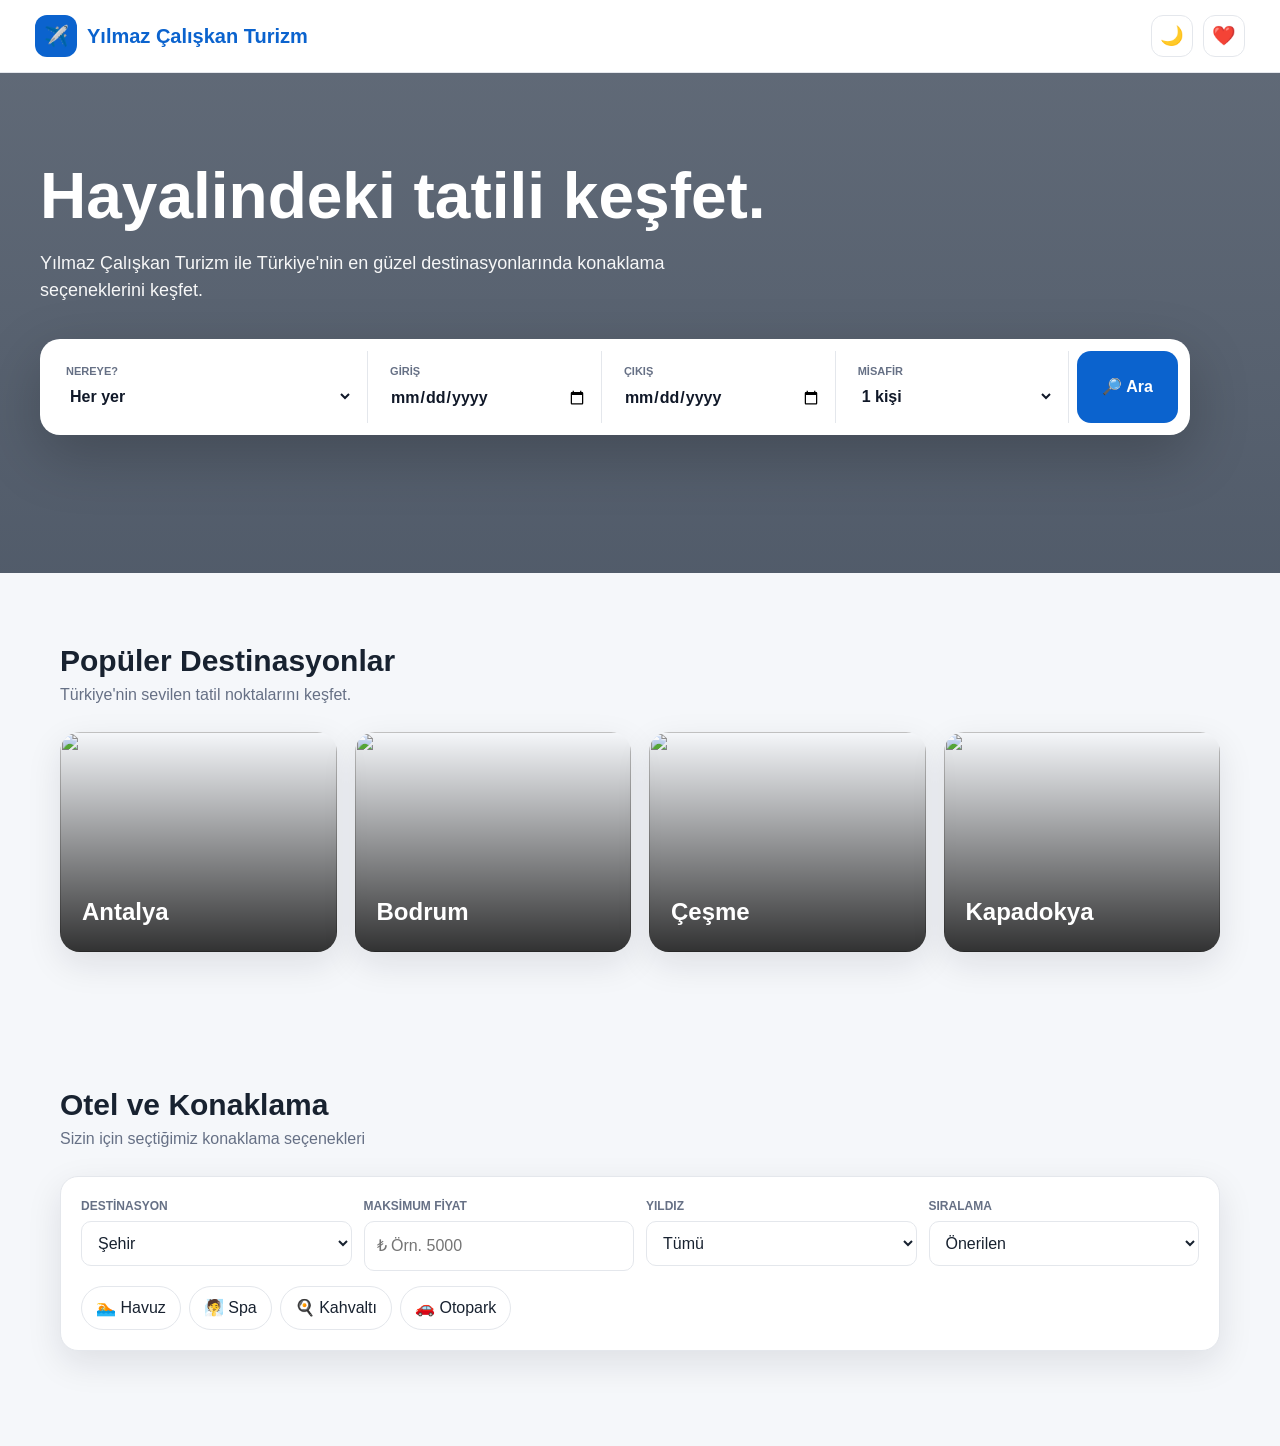
==== commit 9c23c1ca: "Update index.html" ====
--- a/index.html
+++ b/index.html
@@ -2,12 +2,12 @@
 <html lang="tr">
 <head>
 <meta charset="UTF-8">
-<meta name="viewport" content="width=device-width,initial-scale=1.0">
-
-<title>Yılmaz Çalışkan Turizm | Otel & Tatil Rezervasyonu</title>
-
-<meta name="description"
-content="Yılmaz Çalışkan Turizm ile otel, tatil ve konaklama seçeneklerini keşfedin.">
+<meta name="viewport" content="width=device-width, initial-scale=1.0">
+
+<title>Yılmaz Çalışkan Turizm | Otel ve Tatil</title>
+
+<meta name="description" content="Yılmaz Çalışkan Turizm ile Türkiye'nin en güzel destinasyonlarında otel ve konaklama seçeneklerini keşfedin.">
+<meta name="theme-color" content="#0b1220">
 
 <script src="https://cdn.jsdelivr.net/npm/@supabase/supabase-js@2"></script>
 
@@ -15,216 +15,228 @@
 *{
   box-sizing:border-box;
   margin:0;
-  padding:0
+  padding:0;
 }
 
 :root{
-  --dark:#07111f;
-  --dark2:#0c1b2d;
-  --blue:#1769ff;
-  --blue2:#0d4fd7;
-  --gold:#f5b942;
+  --primary:#0b63ce;
+  --primary-dark:#084a9b;
+  --accent:#ffb400;
+  --dark:#101828;
+  --text:#182230;
+  --muted:#667085;
+  --light:#f5f7fa;
   --white:#fff;
-  --muted:#667085;
-  --bg:#f5f7fa;
-  --border:#e6e9ef;
-  --green:#16a34a;
-  --red:#dc2626;
-}
-
-html{
-  scroll-behavior:smooth
+  --border:#e4e7ec;
+  --success:#12b76a;
+  --danger:#f04438;
+  --shadow:0 12px 35px rgba(16,24,40,.10);
+  --radius:18px;
 }
 
 body{
   font-family:Arial,Helvetica,sans-serif;
-  background:var(--bg);
-  color:#101828;
-  line-height:1.5
-}
-
-button,input,select{
-  font:inherit
+  background:var(--light);
+  color:var(--text);
+  line-height:1.5;
+}
+
+body.dark{
+  --light:#0b1220;
+  --white:#111827;
+  --text:#f5f7fa;
+  --dark:#fff;
+  --muted:#98a2b3;
+  --border:#273244;
+  background:#0b1220;
+}
+
+button,
+input,
+select,
+textarea{
+  font:inherit;
 }
 
 button{
-  cursor:pointer
+  cursor:pointer;
 }
 
 a{
+  color:inherit;
   text-decoration:none;
-  color:inherit
-}
-
-.container{
-  width:min(1180px,92%);
-  margin:auto
 }
 
 /* HEADER */
 
 header{
-  background:#fff;
   position:sticky;
   top:0;
   z-index:1000;
-  border-bottom:1px solid var(--border)
-}
-
-.nav{
+  background:rgba(255,255,255,.96);
+  backdrop-filter:blur(15px);
+  border-bottom:1px solid var(--border);
+}
+
+body.dark header{
+  background:rgba(17,24,39,.96);
+}
+
+.navbar{
+  max-width:1250px;
+  margin:auto;
   min-height:72px;
   display:flex;
   align-items:center;
   justify-content:space-between;
-  gap:20px
+  padding:0 20px;
 }
 
 .logo{
-  font-size:21px;
-  font-weight:900;
-  color:var(--dark)
-}
-
-.logo span{
-  color:var(--blue)
-}
-
-.navlinks{
   display:flex;
-  gap:24px;
-  align-items:center
-}
-
-.navlinks a{
-  font-weight:600;
-  font-size:14px
-}
-
-.navlinks a:hover{
-  color:var(--blue)
+  align-items:center;
+  gap:10px;
+  font-weight:800;
+  font-size:20px;
+  color:var(--primary);
+}
+
+.logo-icon{
+  width:42px;
+  height:42px;
+  border-radius:12px;
+  display:grid;
+  place-items:center;
+  background:var(--primary);
+  color:white;
 }
 
 .nav-actions{
   display:flex;
   align-items:center;
-  gap:8px
+  gap:10px;
 }
 
 .icon-btn{
+  border:1px solid var(--border);
+  background:var(--white);
+  color:var(--text);
   width:42px;
   height:42px;
-  border:1px solid var(--border);
-  background:#fff;
-  border-radius:10px
-}
-
-.mobile-menu{
-  display:none
+  border-radius:12px;
+  display:grid;
+  place-items:center;
+  font-size:19px;
+}
+
+.menu-btn{
+  display:none;
 }
 
 /* HERO */
 
 .hero{
-  min-height:560px;
+  min-height:500px;
+  padding:90px 20px 120px;
+  color:white;
   background:
-    linear-gradient(90deg,rgba(3,13,25,.88),rgba(3,13,25,.35)),
-    url("https://images.unsplash.com/photo-1542314831-068cd1dbfeeb?auto=format&fit=crop&w=1800&q=85")
+    linear-gradient(rgba(4,18,38,.62),rgba(4,18,38,.68)),
+    url("https://images.unsplash.com/photo-1530789253388-582c481c54b0?auto=format&fit=crop&w=1800&q=85")
     center/cover;
-  display:flex;
-  align-items:center
-}
-
-.hero-content{
-  color:#fff;
-  max-width:760px;
-  padding:70px 0
+}
+
+.hero-inner{
+  max-width:1200px;
+  margin:auto;
 }
 
 .hero h1{
-  font-size:clamp(36px,6vw,64px);
+  font-size:clamp(34px,6vw,64px);
+  max-width:750px;
   line-height:1.05;
-  margin-bottom:20px
+  margin-bottom:20px;
 }
 
 .hero p{
-  font-size:19px;
-  color:#e7edf5;
-  max-width:650px;
-  margin-bottom:30px
-}
+  font-size:18px;
+  max-width:700px;
+  opacity:.95;
+  margin-bottom:35px;
+}
+
+/* SEARCH */
 
 .search-box{
-  background:#fff;
-  color:#111;
-  border-radius:18px;
-  padding:18px;
-  box-shadow:0 20px 60px rgba(0,0,0,.25)
-}
-
-.search-grid{
+  background:white;
+  color:var(--text);
+  border-radius:20px;
+  padding:12px;
   display:grid;
-  grid-template-columns:1.5fr 1fr 1fr 1fr auto;
-  gap:10px
-}
-
-.field{
-  border:1px solid var(--border);
-  border-radius:11px;
-  padding:10px 12px;
-  background:#fff
-}
-
-.field label{
+  grid-template-columns:1.4fr 1fr 1fr 1fr auto;
+  gap:8px;
+  max-width:1150px;
+  box-shadow:0 20px 60px rgba(0,0,0,.22);
+}
+
+.search-field{
+  padding:12px 14px;
+  border-right:1px solid #e4e7ec;
+}
+
+.search-field label{
   display:block;
   font-size:11px;
+  font-weight:800;
   color:#667085;
-  font-weight:700;
-  margin-bottom:4px
-}
-
-.field input,
-.field select{
+  margin-bottom:5px;
+}
+
+.search-field input,
+.search-field select{
   width:100%;
   border:0;
   outline:0;
-  background:transparent;
-  color:#111;
-  font-weight:600
+  background:white;
+  color:#101828;
+  font-weight:600;
 }
 
 .search-btn{
   border:0;
-  border-radius:11px;
-  background:var(--blue);
-  color:#fff;
+  background:var(--primary);
+  color:white;
+  border-radius:14px;
+  padding:0 25px;
   font-weight:800;
-  padding:0 24px
+  min-height:58px;
 }
 
 .search-btn:hover{
-  background:var(--blue2)
-}
-
-/* SECTION */
-
-section{
-  padding:70px 0
-}
-
-.section-head{
+  background:var(--primary-dark);
+}
+
+/* CONTAINER */
+
+.container{
+  max-width:1200px;
+  margin:auto;
+  padding:65px 20px;
+}
+
+.section-title{
   display:flex;
+  justify-content:space-between;
   align-items:end;
-  justify-content:space-between;
   gap:20px;
-  margin-bottom:28px
-}
-
-.section-head h2{
-  font-size:32px
-}
-
-.section-head p{
-  color:var(--muted)
+  margin-bottom:25px;
+}
+
+.section-title h2{
+  font-size:30px;
+}
+
+.section-title p{
+  color:var(--muted);
 }
 
 /* DESTINATIONS */
@@ -232,614 +244,738 @@
 .destinations{
   display:grid;
   grid-template-columns:repeat(4,1fr);
-  gap:16px
+  gap:18px;
 }
 
 .destination{
   height:220px;
-  border-radius:18px;
+  border-radius:20px;
   overflow:hidden;
   position:relative;
-  cursor:pointer
+  color:white;
+  cursor:pointer;
+  box-shadow:var(--shadow);
 }
 
 .destination img{
   width:100%;
   height:100%;
   object-fit:cover;
-  transition:.3s
+  transition:.4s;
 }
 
 .destination:hover img{
-  transform:scale(1.06)
+  transform:scale(1.07);
 }
 
 .destination-overlay{
   position:absolute;
   inset:0;
-  background:linear-gradient(transparent,rgba(0,0,0,.8));
   display:flex;
   align-items:end;
+  padding:22px;
+  background:linear-gradient(transparent,rgba(0,0,0,.8));
+}
+
+.destination h3{
+  font-size:24px;
+}
+
+/* FILTER */
+
+.filter-panel{
+  background:var(--white);
+  border:1px solid var(--border);
+  border-radius:var(--radius);
   padding:20px;
-  color:#fff
-}
-
-.destination-overlay h3{
-  font-size:22px
-}
-
-/* FILTERS */
+  margin-bottom:30px;
+  box-shadow:var(--shadow);
+}
 
 .filters{
-  background:#fff;
-  padding:18px;
-  border-radius:16px;
-  border:1px solid var(--border);
-  margin-bottom:25px
-}
-
-.filter-grid{
   display:grid;
-  grid-template-columns:repeat(5,1fr);
-  gap:12px
-}
-
-.filter-box{
+  grid-template-columns:repeat(4,1fr);
+  gap:12px;
+}
+
+.filter label{
+  display:block;
+  font-size:12px;
+  font-weight:800;
+  color:var(--muted);
+  margin-bottom:6px;
+}
+
+.filter input,
+.filter select{
+  width:100%;
+  padding:12px;
   border:1px solid var(--border);
   border-radius:10px;
-  padding:10px
-}
-
-.filter-box label{
-  display:block;
-  font-size:12px;
-  color:var(--muted);
-  margin-bottom:5px
-}
-
-.filter-box input,
-.filter-box select{
-  width:100%;
-  border:0;
-  outline:0
-}
-
-.checks{
+  background:var(--white);
+  color:var(--text);
+  outline:none;
+}
+
+.amenities{
   display:flex;
   flex-wrap:wrap;
-  gap:12px;
-  margin-top:15px
-}
-
-.checks label{
-  display:flex;
-  gap:6px;
-  align-items:center;
-  font-size:14px;
-  cursor:pointer
-}
-
-/* HOTEL CARDS */
-
-.hotels{
+  gap:8px;
+  margin-top:15px;
+}
+
+.amenity{
+  border:1px solid var(--border);
+  background:var(--white);
+  color:var(--text);
+  border-radius:999px;
+  padding:9px 14px;
+}
+
+.amenity.active{
+  background:#e8f1ff;
+  border-color:var(--primary);
+  color:var(--primary);
+}
+
+/* HOTELS */
+
+.hotel-grid{
   display:grid;
   grid-template-columns:repeat(3,1fr);
-  gap:20px
+  gap:20px;
 }
 
 .hotel-card{
-  background:#fff;
+  background:var(--white);
+  border:1px solid var(--border);
   border-radius:18px;
   overflow:hidden;
-  border:1px solid var(--border);
-  transition:.2s;
-  position:relative
+  box-shadow:var(--shadow);
+  transition:.25s;
 }
 
 .hotel-card:hover{
-  transform:translateY(-3px);
-  box-shadow:0 15px 40px rgba(0,0,0,.08)
+  transform:translateY(-4px);
 }
 
 .hotel-image{
   height:220px;
-  position:relative
+  position:relative;
+  overflow:hidden;
 }
 
 .hotel-image img{
   width:100%;
   height:100%;
-  object-fit:cover
+  object-fit:cover;
 }
 
 .favorite{
   position:absolute;
   top:12px;
   right:12px;
+  width:42px;
+  height:42px;
+  border:0;
+  border-radius:50%;
+  background:white;
+  font-size:20px;
+}
+
+.favorite.active{
+  color:#e11d48;
+}
+
+.discount{
+  position:absolute;
+  left:12px;
+  top:12px;
+  background:#e11d48;
+  color:white;
+  border-radius:8px;
+  padding:6px 9px;
+  font-size:12px;
+  font-weight:800;
+}
+
+.hotel-body{
+  padding:18px;
+}
+
+.hotel-location{
+  color:var(--muted);
+  font-size:13px;
+  margin-bottom:6px;
+}
+
+.hotel-title{
+  font-size:20px;
+  margin-bottom:8px;
+}
+
+.rating{
+  color:#f79009;
+  font-weight:800;
+}
+
+.hotel-features{
+  display:flex;
+  flex-wrap:wrap;
+  gap:6px;
+  margin:12px 0;
+}
+
+.feature{
+  background:var(--light);
+  border-radius:7px;
+  padding:5px 8px;
+  font-size:12px;
+}
+
+.price{
+  font-size:23px;
+  font-weight:900;
+}
+
+.price small{
+  font-size:12px;
+  color:var(--muted);
+  font-weight:normal;
+}
+
+.hotel-actions{
+  display:grid;
+  grid-template-columns:1fr 1fr;
+  gap:8px;
+  margin-top:15px;
+}
+
+.btn{
+  border:0;
+  border-radius:11px;
+  padding:12px 15px;
+  font-weight:800;
+}
+
+.btn-primary{
+  background:var(--primary);
+  color:white;
+}
+
+.btn-primary:hover{
+  background:var(--primary-dark);
+}
+
+.btn-secondary{
+  background:var(--light);
+  color:var(--text);
+  border:1px solid var(--border);
+}
+
+.empty{
+  background:var(--white);
+  border:1px dashed var(--border);
+  border-radius:16px;
+  padding:50px 20px;
+  text-align:center;
+  color:var(--muted);
+}
+
+/* CAMPAIGNS */
+
+.campaigns{
+  display:grid;
+  grid-template-columns:repeat(3,1fr);
+  gap:20px;
+}
+
+.campaign{
+  padding:28px;
+  border-radius:20px;
+  background:var(--white);
+  border:1px solid var(--border);
+  box-shadow:var(--shadow);
+}
+
+.campaign-icon{
+  font-size:40px;
+  margin-bottom:15px;
+}
+
+.campaign h3{
+  margin-bottom:8px;
+}
+
+.campaign p{
+  color:var(--muted);
+}
+
+/* WHY */
+
+.why{
+  display:grid;
+  grid-template-columns:repeat(4,1fr);
+  gap:20px;
+}
+
+.why-card{
+  background:var(--white);
+  border:1px solid var(--border);
+  border-radius:18px;
+  padding:25px;
+}
+
+.why-icon{
+  font-size:32px;
+  margin-bottom:12px;
+}
+
+/* FAQ */
+
+.faq{
+  max-width:850px;
+  margin:auto;
+}
+
+.faq-item{
+  background:var(--white);
+  border:1px solid var(--border);
+  border-radius:14px;
+  margin-bottom:10px;
+  overflow:hidden;
+}
+
+.faq-question{
+  width:100%;
+  background:none;
+  border:0;
+  color:var(--text);
+  display:flex;
+  justify-content:space-between;
+  padding:20px;
+  text-align:left;
+  font-weight:800;
+}
+
+.faq-answer{
+  display:none;
+  padding:0 20px 20px;
+  color:var(--muted);
+}
+
+.faq-item.open .faq-answer{
+  display:block;
+}
+
+/* TRACK */
+
+.track{
+  max-width:750px;
+  margin:auto;
+  background:var(--white);
+  border:1px solid var(--border);
+  border-radius:20px;
+  padding:25px;
+  box-shadow:var(--shadow);
+}
+
+.track-form{
+  display:flex;
+  gap:10px;
+}
+
+.track-form input{
+  flex:1;
+  padding:14px;
+  border:1px solid var(--border);
+  border-radius:10px;
+  outline:none;
+  background:var(--white);
+  color:var(--text);
+}
+
+/* FOOTER */
+
+footer{
+  background:#0b1220;
+  color:white;
+  margin-top:50px;
+}
+
+.footer-inner{
+  max-width:1200px;
+  margin:auto;
+  padding:55px 20px;
+  display:grid;
+  grid-template-columns:2fr 1fr 1fr;
+  gap:40px;
+}
+
+.footer-col h3{
+  margin-bottom:15px;
+}
+
+.footer-col p,
+.footer-col a{
+  display:block;
+  color:#98a2b3;
+  margin:8px 0;
+}
+
+.copyright{
+  border-top:1px solid #273244;
+  padding:20px;
+  text-align:center;
+  color:#98a2b3;
+}
+
+/* MODALS */
+
+.modal{
+  position:fixed;
+  inset:0;
+  background:rgba(0,0,0,.68);
+  z-index:2000;
+  display:none;
+  align-items:center;
+  justify-content:center;
+  padding:20px;
+}
+
+.modal.show{
+  display:flex;
+}
+
+.modal-box{
+  width:min(850px,100%);
+  max-height:90vh;
+  overflow:auto;
+  background:var(--white);
+  color:var(--text);
+  border-radius:22px;
+  position:relative;
+}
+
+.modal-header{
+  padding:22px;
+  border-bottom:1px solid var(--border);
+  display:flex;
+  justify-content:space-between;
+  align-items:center;
+}
+
+.close{
   width:40px;
   height:40px;
   border:0;
-  border-radius:50%;
-  background:#fff;
-  font-size:20px
-}
-
-.badge{
-  position:absolute;
-  top:12px;
-  left:12px;
-  background:var(--blue);
-  color:#fff;
-  padding:6px 10px;
-  border-radius:8px;
-  font-size:12px;
-  font-weight:800
-}
-
-.hotel-info{
-  padding:18px
-}
-
-.hotel-location{
-  color:var(--muted);
-  font-size:13px
-}
-
-.hotel-title{
-  font-size:20px;
-  margin:4px 0
-}
-
-.stars{
-  color:var(--gold);
-  letter-spacing:2px
-}
-
-.hotel-features{
-  display:flex;
-  flex-wrap:wrap;
-  gap:7px;
-  margin:12px 0
-}
-
-.feature{
-  background:#f2f4f7;
-  border-radius:7px;
-  padding:5px 8px;
-  font-size:11px
-}
-
-.hotel-bottom{
-  display:flex;
-  justify-content:space-between;
-  align-items:end;
-  gap:10px;
-  margin-top:16px
-}
-
-.price strong{
-  font-size:23px
-}
-
-.price small{
-  color:var(--muted)
-}
-
-.primary{
-  border:0;
-  background:var(--blue);
-  color:#fff;
-  padding:11px 15px;
-  border-radius:9px;
-  font-weight:800
-}
-
-.secondary{
-  border:1px solid var(--border);
-  background:#fff;
-  color:#111;
-  padding:11px 15px;
-  border-radius:9px;
-  font-weight:700
-}
-
-/* CAMPAIGNS */
-
-.campaigns{
+  border-radius:10px;
+  background:var(--light);
+  color:var(--text);
+  font-size:22px;
+}
+
+.modal-content{
+  padding:22px;
+}
+
+.detail-image{
+  width:100%;
+  height:320px;
+  object-fit:cover;
+  border-radius:16px;
+  margin-bottom:20px;
+}
+
+.detail-grid{
   display:grid;
-  grid-template-columns:repeat(3,1fr);
-  gap:18px
-}
-
-.campaign{
-  background:linear-gradient(135deg,#08182c,#1769ff);
-  color:#fff;
-  padding:28px;
-  border-radius:18px;
-  min-height:180px
-}
-
-.campaign:nth-child(2){
-  background:linear-gradient(135deg,#392400,#b87900)
-}
-
-.campaign:nth-child(3){
-  background:linear-gradient(135deg,#092b1a,#16804a)
-}
-
-.campaign h3{
-  font-size:23px;
-  margin:10px 0
-}
-
-/* FEATURES */
-
-.features{
-  display:grid;
-  grid-template-columns:repeat(4,1fr);
-  gap:18px
-}
-
-.feature-box{
-  background:#fff;
-  border:1px solid var(--border);
-  border-radius:16px;
-  padding:25px
-}
-
-.feature-box .emoji{
-  font-size:32px;
-  margin-bottom:12px
-}
-
-.feature-box h3{
-  margin-bottom:8px
-}
-
-.feature-box p{
-  color:var(--muted);
-  font-size:14px
-}
-
-/* FAQ */
-
-.faq{
-  max-width:850px;
-  margin:auto
-}
-
-.faq-item{
-  background:#fff;
-  border:1px solid var(--border);
-  border-radius:12px;
-  margin-bottom:10px;
-  overflow:hidden
-}
-
-.faq-q{
-  padding:18px;
-  display:flex;
-  justify-content:space-between;
-  font-weight:800;
-  cursor:pointer
-}
-
-.faq-a{
-  display:none;
-  padding:0 18px 18px;
-  color:var(--muted)
-}
-
-.faq-item.open .faq-a{
-  display:block
-}
-
-/* FOOTER */
-
-footer{
-  background:var(--dark);
-  color:#fff;
-  padding:60px 0 30px
-}
-
-.footer-grid{
-  display:grid;
-  grid-template-columns:2fr 1fr 1fr 1fr;
-  gap:30px
-}
-
-.footer-grid h3{
-  margin-bottom:15px
-}
-
-.footer-grid p,
-.footer-grid a{
-  color:#aab6c6;
-  display:block;
-  margin-bottom:8px;
-  font-size:14px
-}
-
-.copyright{
-  border-top:1px solid #243247;
-  margin-top:40px;
-  padding-top:20px;
-  color:#8391a5;
-  font-size:13px
-}
-
-/* MODALS */
-
-.modal{
-  position:fixed;
-  inset:0;
-  background:rgba(0,0,0,.65);
-  z-index:3000;
-  display:none;
-  align-items:center;
-  justify-content:center;
-  padding:20px
-}
-
-.modal.active{
-  display:flex
-}
-
-.modal-box{
-  background:#fff;
-  border-radius:20px;
-  width:min(850px,100%);
-  max-height:90vh;
-  overflow:auto;
-  position:relative
-}
-
-.modal-close{
-  position:absolute;
-  right:15px;
-  top:15px;
-  width:40px;
-  height:40px;
-  border:0;
-  border-radius:50%;
-  background:#fff;
-  box-shadow:0 3px 15px rgba(0,0,0,.15);
-  z-index:2;
-  font-size:20px
-}
-
-.modal-content{
-  padding:28px
-}
-
-.modal-image{
-  width:100%;
-  height:300px;
-  object-fit:cover;
-  border-radius:15px;
-  margin-bottom:20px
-}
-
-.rooms{
-  display:grid;
-  gap:12px;
-  margin-top:18px
-}
-
-.room{
-  border:1px solid var(--border);
-  padding:16px;
-  border-radius:12px;
-  display:flex;
-  justify-content:space-between;
-  align-items:center;
-  gap:15px
-}
-
-.room h4{
-  margin-bottom:5px
-}
-
-.room p{
-  color:var(--muted);
-  font-size:13px
+  grid-template-columns:1fr 1fr;
+  gap:20px;
+}
+
+.detail-list{
+  margin:15px 0;
+  padding-left:20px;
+}
+
+.detail-list li{
+  margin:7px 0;
 }
 
 .form-grid{
   display:grid;
   grid-template-columns:1fr 1fr;
-  gap:12px
-}
-
-.form-field{
-  margin-bottom:12px
-}
-
-.form-field.full{
-  grid-column:1/-1
-}
-
-.form-field label{
+  gap:14px;
+}
+
+.form-group{
+  margin-bottom:14px;
+}
+
+.form-group.full{
+  grid-column:1/-1;
+}
+
+.form-group label{
   display:block;
-  font-weight:700;
   font-size:13px;
-  margin-bottom:5px
-}
-
-.form-field input,
-.form-field textarea,
-.form-field select{
+  font-weight:800;
+  margin-bottom:6px;
+}
+
+.form-group input,
+.form-group textarea,
+.form-group select{
   width:100%;
-  padding:12px;
+  padding:13px;
   border:1px solid var(--border);
-  border-radius:9px;
-  outline:0
-}
-
-.form-field textarea{
+  border-radius:10px;
+  background:var(--white);
+  color:var(--text);
+  outline:none;
+}
+
+.form-group textarea{
   min-height:100px;
-  resize:vertical
-}
-
-.summary{
-  background:#f8fafc;
-  border-radius:12px;
-  padding:16px;
-  margin-bottom:18px
-}
-
-.summary-row{
-  display:flex;
-  justify-content:space-between;
-  margin-bottom:7px
-}
-
-.summary-total{
-  border-top:1px solid var(--border);
-  padding-top:10px;
-  margin-top:10px;
-  font-size:20px;
-  font-weight:900
+  resize:vertical;
 }
 
 /* TOAST */
 
-.toast{
+.toast-container{
   position:fixed;
   right:20px;
   bottom:20px;
+  z-index:5000;
+  display:flex;
+  flex-direction:column;
+  gap:10px;
+}
+
+.toast{
+  min-width:280px;
+  max-width:380px;
+  padding:15px 18px;
   background:#101828;
-  color:#fff;
-  padding:14px 18px;
-  border-radius:10px;
-  z-index:5000;
-  transform:translateY(120px);
-  opacity:0;
-  transition:.3s
-}
-
-.toast.show{
-  transform:translateY(0);
-  opacity:1
-}
-
-/* TRACK */
-
-.track{
-  max-width:700px;
-  margin:auto;
-  background:#fff;
-  border:1px solid var(--border);
-  border-radius:18px;
-  padding:25px
-}
-
-.track-form{
-  display:flex;
-  gap:10px
-}
-
-.track-form input{
-  flex:1;
+  color:white;
+  border-radius:12px;
+  box-shadow:var(--shadow);
+  animation:toastIn .25s ease;
+}
+
+.toast.success{
+  border-left:5px solid var(--success);
+}
+
+.toast.error{
+  border-left:5px solid var(--danger);
+}
+
+@keyframes toastIn{
+  from{
+    transform:translateX(50px);
+    opacity:0;
+  }
+  to{
+    transform:translateX(0);
+    opacity:1;
+  }
+}
+
+/* MOBILE */
+
+.mobile-menu{
+  display:none;
+  background:var(--white);
+  border-top:1px solid var(--border);
+  padding:15px 20px;
+}
+
+.mobile-menu.show{
+  display:block;
+}
+
+.mobile-menu button{
+  width:100%;
   padding:13px;
-  border:1px solid var(--border);
-  border-radius:9px
-}
-
-.status{
-  display:inline-block;
-  padding:6px 10px;
-  border-radius:20px;
-  font-size:12px;
-  font-weight:800;
-  background:#fff4d6;
-  color:#8a5a00
-}
-
-/* RESPONSIVE */
-
-@media(max-width:1000px){
-
-  .search-grid{
-    grid-template-columns:1fr 1fr
+  background:none;
+  border:0;
+  color:var(--text);
+  text-align:left;
+  font-weight:700;
+  border-bottom:1px solid var(--border);
+}
+
+.mobile-bottom{
+  display:none;
+}
+
+@media(max-width:900px){
+
+  .search-box{
+    grid-template-columns:1fr 1fr;
+  }
+
+  .search-field{
+    border-right:0;
+  }
+
+  .destinations{
+    grid-template-columns:repeat(2,1fr);
+  }
+
+  .hotel-grid{
+    grid-template-columns:repeat(2,1fr);
+  }
+
+  .filters{
+    grid-template-columns:repeat(2,1fr);
+  }
+
+  .campaigns{
+    grid-template-columns:1fr;
+  }
+
+  .why{
+    grid-template-columns:repeat(2,1fr);
+  }
+
+  .footer-inner{
+    grid-template-columns:1fr 1fr;
+  }
+}
+
+@media(max-width:650px){
+
+  header{
+    position:sticky;
+  }
+
+  .navbar{
+    min-height:64px;
+  }
+
+  .logo{
+    font-size:16px;
+  }
+
+  .logo-icon{
+    width:36px;
+    height:36px;
+  }
+
+  .menu-btn{
+    display:grid;
+  }
+
+  .hero{
+    padding:60px 16px 90px;
+  }
+
+  .hero h1{
+    font-size:38px;
+  }
+
+  .hero p{
+    font-size:16px;
+  }
+
+  .search-box{
+    grid-template-columns:1fr;
+    padding:10px;
+  }
+
+  .search-field{
+    border-bottom:1px solid #e4e7ec;
   }
 
   .search-btn{
-    min-height:50px
-  }
-
-  .destinations{
-    grid-template-columns:repeat(2,1fr)
-  }
-
-  .hotels{
-    grid-template-columns:repeat(2,1fr)
-  }
-
-  .filter-grid{
-    grid-template-columns:repeat(2,1fr)
-  }
-
-  .features{
-    grid-template-columns:repeat(2,1fr)
-  }
-
-  .footer-grid{
-    grid-template-columns:1fr 1fr
-  }
-}
-
-@media(max-width:700px){
-
-  .navlinks{
-    display:none
-  }
-
-  .mobile-menu{
-    display:block
-  }
-
-  .hero{
-    min-height:680px
-  }
-
-  .search-grid{
-    grid-template-columns:1fr
+    width:100%;
+    min-height:52px;
+  }
+
+  .container{
+    padding:45px 15px;
+  }
+
+  .section-title{
+    display:block;
+  }
+
+  .section-title h2{
+    font-size:25px;
+    margin-bottom:5px;
   }
 
   .destinations,
-  .hotels,
-  .campaigns,
-  .features{
-    grid-template-columns:1fr
-  }
-
-  .filter-grid{
-    grid-template-columns:1fr
-  }
-
-  .section-head{
-    display:block
+  .hotel-grid,
+  .why{
+    grid-template-columns:1fr;
+  }
+
+  .destination{
+    height:190px;
+  }
+
+  .filters{
+    grid-template-columns:1fr;
+  }
+
+  .hotel-image{
+    height:230px;
+  }
+
+  .track-form{
+    flex-direction:column;
   }
 
   .form-grid{
-    grid-template-columns:1fr
-  }
-
-  .form-field.full{
-    grid-column:auto
-  }
-
-  .track-form{
-    flex-direction:column
-  }
-
-  .footer-grid{
-    grid-template-columns:1fr
-  }
-
-  .hotel-bottom{
-    align-items:center
+    grid-template-columns:1fr;
+  }
+
+  .form-group.full{
+    grid-column:auto;
+  }
+
+  .detail-grid{
+    grid-template-columns:1fr;
+  }
+
+  .footer-inner{
+    grid-template-columns:1fr;
+  }
+
+  .nav-actions .icon-btn:not(.menu-btn){
+    display:none;
+  }
+
+  .mobile-bottom{
+    position:fixed;
+    bottom:0;
+    left:0;
+    right:0;
+    z-index:1500;
+    height:65px;
+    background:var(--white);
+    border-top:1px solid var(--border);
+    display:grid;
+    grid-template-columns:repeat(4,1fr);
+  }
+
+  .mobile-bottom button{
+    border:0;
+    background:none;
+    color:var(--text);
+    font-size:11px;
+  }
+
+  .mobile-bottom span{
+    display:block;
+    font-size:20px;
+  }
+
+  body{
+    padding-bottom:65px;
   }
 }
 </style>
@@ -848,44 +984,44 @@
 <body>
 
 <header>
-  <div class="container nav">
-
-    <a class="logo" href="#anasayfa">
-      Yılmaz Çalışkan <span>Turizm</span>
+  <div class="navbar">
+
+    <a href="#" class="logo" onclick="scrollTopPage();return false;">
+      <span class="logo-icon">✈️</span>
+      <span>Yılmaz Çalışkan Turizm</span>
     </a>
 
-    <nav class="navlinks">
-      <a href="#oteller">Oteller</a>
-      <a href="#kampanyalar">Kampanyalar</a>
-      <a href="#destinasyonlar">Destinasyonlar</a>
-      <a href="#takip">Rezervasyon Takip</a>
-      <a href="#iletisim">İletişim</a>
-    </nav>
-
     <div class="nav-actions">
-      <button
-        class="icon-btn"
-        onclick="showFavorites()"
-        title="Favoriler">
+      <button class="icon-btn" onclick="toggleTheme()" title="Tema">
+        🌙
+      </button>
+
+      <button class="icon-btn" onclick="showFavorites()" title="Favoriler">
         ❤️
       </button>
 
-      <button
-        class="icon-btn mobile-menu"
-        onclick="toggleMobileMenu()">
+      <button class="icon-btn menu-btn" onclick="toggleMenu()" title="Menü">
         ☰
       </button>
     </div>
 
   </div>
+
+  <div class="mobile-menu" id="mobileMenu">
+    <button onclick="scrollToSection('hotels');toggleMenu()">🏨 Oteller</button>
+    <button onclick="scrollToSection('campaigns');toggleMenu()">🎁 Kampanyalar</button>
+    <button onclick="scrollToSection('tracking');toggleMenu()">📋 Rezervasyon Takip</button>
+    <button onclick="scrollToSection('faq');toggleMenu()">❓ SSS</button>
+    <button onclick="scrollToSection('contact');toggleMenu()">📞 İletişim</button>
+  </div>
 </header>
 
 
-<main>
-
-<section class="hero" id="anasayfa">
-
-  <div class="container hero-content">
+<!-- HERO -->
+
+<section class="hero">
+
+  <div class="hero-inner">
 
     <h1>Hayalindeki tatili keşfet.</h1>
 
@@ -896,54 +1032,49 @@
 
     <div class="search-box">
 
-      <div class="search-grid">
-
-        <div class="field">
-          <label>NEREYE?</label>
-          <input
-            id="heroDestination"
-            placeholder="Antalya, Bodrum..."
-          >
-        </div>
-
-        <div class="field">
-          <label>GİRİŞ</label>
-          <input
-            id="heroCheckin"
-            type="date"
-          >
-        </div>
-
-        <div class="field">
-          <label>ÇIKIŞ</label>
-          <input
-            id="heroCheckout"
-            type="date"
-          >
-        </div>
-
-        <div class="field">
-          <label>MİSAFİR</label>
-          <select id="heroGuests">
-            <option value="1">1 kişi</option>
-            <option value="2" selected>2 kişi</option>
-            <option value="3">3 kişi</option>
-            <option value="4">4 kişi</option>
-            <option value="5">5 kişi</option>
-            <option value="6">6 kişi</option>
-            <option value="7">7 kişi</option>
-            <option value="8">8 kişi</option>
-          </select>
-        </div>
-
-        <button
-          class="search-btn"
-          onclick="searchHotels()">
-          🔎 Ara
-        </button>
-
+      <div class="search-field">
+        <label>NEREYE?</label>
+        <select id="searchDestination">
+          <option value="">Her yer</option>
+          <option value="Antalya">Antalya</option>
+          <option value="Bodrum">Bodrum</option>
+          <option value="Çeşme">Çeşme</option>
+          <option value="Kapadokya">Kapadokya</option>
+          <option value="İstanbul">İstanbul</option>
+          <option value="Ankara">Ankara</option>
+        </select>
       </div>
 
+      <div class="search-field">
+        <label>GİRİŞ</label>
+        <input type="date" id="checkin">
+      </div>
+
+      <div class="search-field">
+        <label>ÇIKIŞ</label>
+        <input type="date" id="checkout">
+      </div>
+
+      <div class="search-field">
+        <label>MİSAFİR</label>
+        <select id="searchGuests">
+          <option value="1">1 kişi</option>
+          <option value="2">2 kişi</option>
+          <option value="3">3 kişi</option>
+          <option value="4">4 kişi</option>
+          <option value="5">5 kişi</option>
+          <option value="6">6 kişi</option>
+          <option value="7">7 kişi</option>
+          <option value="8">8 kişi</option>
+          <option value="9">9 kişi</option>
+          <option value="10">10 kişi</option>
+        </select>
+      </div>
+
+      <button class="search-btn" onclick="performSearch()">
+        🔎 Ara
+      </button>
+
     </div>
 
   </div>
@@ -953,494 +1084,125 @@
 
 <!-- DESTINATIONS -->
 
-<section id="destinasyonlar">
-
-  <div class="container">
-
-    <div class="section-head">
-      <div>
-        <h2>Popüler Destinasyonlar</h2>
-        <p>Türkiye'nin sevilen tatil noktalarını keşfet.</p>
+<section class="container">
+
+  <div class="section-title">
+    <div>
+      <h2>Popüler Destinasyonlar</h2>
+      <p>Türkiye'nin sevilen tatil noktalarını keşfet.</p>
+    </div>
+  </div>
+
+  <div class="destinations">
+
+    <div class="destination" onclick="chooseDestination('Antalya')">
+      <img src="https://images.unsplash.com/photo-1609844757827-38c2a9a1a0e6?auto=format&fit=crop&w=900&q=80">
+      <div class="destination-overlay">
+        <h3>Antalya</h3>
       </div>
     </div>
 
-    <div class="destinations">
-
-      <div
-        class="destination"
-        onclick="destinationSearch('Antalya')">
-
-        <img
-          src="https://images.unsplash.com/photo-1604999333679-b86d54738315?auto=format&fit=crop&w=1000&q=80">
-
-        <div class="destination-overlay">
-          <h3>Antalya</h3>
-        </div>
-
+    <div class="destination" onclick="chooseDestination('Bodrum')">
+      <img src="https://images.unsplash.com/photo-1602002418082-a4443e081dd1?auto=format&fit=crop&w=900&q=80">
+      <div class="destination-overlay">
+        <h3>Bodrum</h3>
       </div>
-
-
-      <div
-        class="destination"
-        onclick="destinationSearch('Bodrum')">
-
-        <img
-          src="https://images.unsplash.com/photo-1602002418082-a4443e081dd1?auto=format&fit=crop&w=1000&q=80">
-
-        <div class="destination-overlay">
-          <h3>Bodrum</h3>
-        </div>
-
+    </div>
+
+    <div class="destination" onclick="chooseDestination('Çeşme')">
+      <img src="https://images.unsplash.com/photo-1507525428034-b723cf961d3e?auto=format&fit=crop&w=900&q=80">
+      <div class="destination-overlay">
+        <h3>Çeşme</h3>
       </div>
-
-
-      <div
-        class="destination"
-        onclick="destinationSearch('Çeşme')">
-
-        <img
-          src="https://images.unsplash.com/photo-1533105079780-92b9be482077?auto=format&fit=crop&w=1000&q=80">
-
-        <div class="destination-overlay">
-          <h3>Çeşme</h3>
-        </div>
-
+    </div>
+
+    <div class="destination" onclick="chooseDestination('Kapadokya')">
+      <img src="https://images.unsplash.com/photo-1528181304800-259b08848526?auto=format&fit=crop&w=900&q=80">
+      <div class="destination-overlay">
+        <h3>Kapadokya</h3>
       </div>
-
-
-      <div
-        class="destination"
-        onclick="destinationSearch('Kapadokya')">
-
-        <img
-          src="https://images.unsplash.com/photo-1528181304800-259b08848526?auto=format&fit=crop&w=1000&q=80">
-
-        <div class="destination-overlay">
-          <h3>Kapadokya</h3>
-        </div>
-
+    </div>
+
+  </div>
+
+</section>
+
+
+<!-- HOTELS -->
+
+<section class="container" id="hotels">
+
+  <div class="section-title">
+
+    <div>
+      <h2>Otel ve Konaklama</h2>
+      <p>Sizin için seçtiğimiz konaklama seçenekleri</p>
+    </div>
+
+    <strong id="hotelCount"></strong>
+
+  </div>
+
+
+  <div class="filter-panel">
+
+    <div class="filters">
+
+      <div class="filter">
+        <label>DESTİNASYON</label>
+        <select id="filterDestination" onchange="applyFilters()">
+          <option value="">Şehir</option>
+          <option value="Antalya">Antalya</option>
+          <option value="Bodrum">Bodrum</option>
+          <option value="Çeşme">Çeşme</option>
+          <option value="Kapadokya">Kapadokya</option>
+          <option value="İstanbul">İstanbul</option>
+        </select>
       </div>
 
+      <div class="filter">
+        <label>MAKSİMUM FİYAT</label>
+        <input id="filterPrice" type="number" min="0" placeholder="₺ Örn. 5000" oninput="applyFilters()">
+      </div>
+
+      <div class="filter">
+        <label>YILDIZ</label>
+        <select id="filterRating" onchange="applyFilters()">
+          <option value="0">Tümü</option>
+          <option value="5">5 yıldız</option>
+          <option value="4">4+ yıldız</option>
+          <option value="3">3+ yıldız</option>
+        </select>
+      </div>
+
+      <div class="filter">
+        <label>SIRALAMA</label>
+        <select id="sortFilter" onchange="applyFilters()">
+          <option value="recommended">Önerilen</option>
+          <option value="priceLow">En ucuz</option>
+          <option value="priceHigh">En pahalı</option>
+          <option value="rating">En yüksek puan</option>
+        </select>
+      </div>
+
     </div>
 
-  </div>
-
-</section>
-
-
-<!-- HOTELS -->
-
-<section id="oteller">
-
-<div class="container">
-
-<div class="section-head">
-
-<div>
-<h2>Otel ve Konaklama</h2>
-<p id="resultText">Sizin için seçtiğimiz konaklama seçenekleri</p>
-</div>
-
-</div>
-
-
-<div class="filters">
-
-<div class="filter-grid">
-
-<div class="filter-box">
-
-<label>DESTİNASYON</label>
-
-<input
-id="filterLocation"
-placeholder="Şehir"
->
-
-</div>
-
-
-<div class="filter-box">
-
-<label>MAKSİMUM FİYAT</label>
-
-<input
-id="filterPrice"
-type="number"
-placeholder="₺"
->
-
-</div>
-
-
-<div class="filter-box">
-
-<label>YILDIZ</label>
-
-<select id="filterStars">
-
-<option value="">Tümü</option>
-<option value="3">3 yıldız</option>
-<option value="4">4 yıldız</option>
-<option value="5">5 yıldız</option>
-
-</select>
-
-</div>
-
-
-<div class="filter-box">
-
-<label>SIRALAMA</label>
-
-<select id="sortHotels">
-
-<option value="recommended">
-Önerilen
-</option>
-
-<option value="priceLow">
-Fiyat düşükten
-</option>
-
-<option value="priceHigh">
-Fiyat yüksekten
-</option>
-
-<option value="rating">
-Puan
-</option>
-
-</select>
-
-</div>
-
-
-<div class="filter-box">
-
-<label>OTEL TİPİ</label>
-
-<select id="filterType">
-
-<option value="">Tümü</option>
-<option value="Resort">Resort</option>
-<option value="Boutique">Butik</option>
-<option value="City">Şehir</option>
-<option value="Villa">Villa</option>
-
-</select>
-
-</div>
-
-</div>
-
-
-<div class="checks">
-
-<label>
-<input
-type="checkbox"
-id="checkPool">
-🏊 Havuz
-</label>
-
-<label>
-<input
-type="checkbox"
-id="checkSpa">
-🧖 Spa
-</label>
-
-<label>
-<input
-type="checkbox"
-id="checkBreakfast">
-🍳 Kahvaltı
-</label>
-
-<label>
-<input
-type="checkbox"
-id="checkParking">
-🚗 Otopark
-</label>
-
-<label>
-<input
-type="checkbox"
-id="checkWifi">
-📶 Wi-Fi
-</label>
-
-<button
-class="secondary"
-onclick="applyFilters()">
-Filtrele
-</button>
-
-</div>
-
-</div>
-
-
-<div
-class="hotels"
-id="hotelGrid">
-</div>
-
-</div>
-
-</section>
-
-
-<!-- CAMPAIGNS -->
-
-<section id="kampanyalar">
-
-<div class="container">
-
-<div class="section-head">
-
-<div>
-<h2>Kampanyalar</h2>
-<p>Avantajlı tatil seçeneklerini keşfedin.</p>
-</div>
-
-</div>
-
-
-<div class="campaigns">
-
-<div class="campaign">
-
-<div>🌴</div>
-
-<h3>Yaz Tatili</h3>
-
-<p>
-Antalya ve Ege kıyılarında tatil seçeneklerini keşfedin.
-</p>
-
-</div>
-
-
-<div class="campaign">
-
-<div>🏖️</div>
-
-<h3>Ege Kaçamağı</h3>
-
-<p>
-Bodrum ve Çeşme'de unutulmaz bir tatil planlayın.
-</p>
-
-</div>
-
-
-<div class="campaign">
-
-<div>🎈</div>
-
-<h3>Kapadokya</h3>
-
-<p>
-Peribacaları arasında farklı bir konaklama deneyimi.
-</p>
-
-</div>
-
-</div>
-
-</div>
-
-</section>
-
-
-<!-- FEATURES -->
-
-<section>
-
-<div class="container">
-
-<div class="section-head">
-
-<div>
-<h2>Neden Yılmaz Çalışkan Turizm?</h2>
-</div>
-
-</div>
-
-
-<div class="features">
-
-<div class="feature-box">
-<div class="emoji">🔎</div>
-<h3>Kolay Arama</h3>
-<p>
-Destinasyon, tarih, fiyat ve özelliklere göre
-konaklama seçeneklerini filtreleyin.
-</p>
-</div>
-
-
-<div class="feature-box">
-<div class="emoji">🏨</div>
-<h3>Konaklama Seçenekleri</h3>
-<p>
-Farklı şehirlerde otel, resort, butik ve villa seçenekleri.
-</p>
-</div>
-
-
-<div class="feature-box">
-<div class="emoji">📋</div>
-<h3>Rezervasyon Takibi</h3>
-<p>
-Rezervasyon numaranızla talebinizin durumunu takip edin.
-</p>
-</div>
-
-
-<div class="feature-box">
-<div class="emoji">📱</div>
-<h3>Kolay İletişim</h3>
-<p>
-Rezervasyon ve bilgi talepleriniz için bizimle iletişime geçin.
-</p>
-</div>
-
-</div>
-
-</div>
-
-</section>
-
-
-<!-- TRACKING -->
-
-<section id="takip">
-
-<div class="container">
-
-<div class="section-head">
-
-<div>
-<h2>Rezervasyon Takip</h2>
-<p>
-Rezervasyon numaranızla durumunuzu kontrol edin.
-</p>
-</div>
-
-</div>
-
-
-<div class="track">
-
-<div class="track-form">
-
-<input
-id="trackNumber"
-placeholder="YC-20261002-1234"
->
-
-<button
-class="primary"
-onclick="trackBooking()">
-Rezervasyonu Bul
-</button>
-
-</div>
-
-
-<div id="trackResult"></div>
-
-</div>
-
-</div>
-
-</section>
-
-
-<!-- FAQ -->
-
-<section>
-
-<div class="container">
-
-<div class="section-head">
-
-<div>
-<h2>Sık Sorulan Sorular</h2>
-</div>
-
-</div>
-
-
-<div class="faq">
-
-
-<div class="faq-item">
-
-<div
-class="faq-q"
-onclick="toggleFaq(this)">
-Rezervasyon nasıl yapılır?
-<span>+</span>
-</div>
-
-<div class="faq-a">
-Otel seçerek giriş ve çıkış tarihlerinizi,
-misafir bilgilerinizi girip rezervasyon talebi
-oluşturabilirsiniz.
-</div>
-
-</div>
-
-
-<div class="faq-item">
-
-<div
-class="faq-q"
-onclick="toggleFaq(this)">
-Rezervasyonum ne zaman onaylanır?
-<span>+</span>
-</div>
-
-<div class="faq-a">
-Rezervasyon talebiniz yönetim paneline ulaşır.
-Kontrol sonrasında durumunuz güncellenir.
-</div>
-
-</div>
-
-
-<div class="faq-item">
-
-<div
-class="faq-q"
-onclick="toggleFaq(this)">
-Rezervasyonumu nasıl takip ederim?
-<span>+</span>
-</div>
-
-<div class="faq-a">
-Rezervasyon numaranızı Rezervasyon Takip
-alanına girerek durumunuzu kontrol edebilirsiniz.
-</div>
-
-</div>
-
-
-<div class="faq-item">
-
-<div
-class="faq-q"
-onclick="toggleFaq(this)">
-İptal işlemi nasıl yapılır?
-<span>+</span>
-</div>
-
-<div class="faq-a">
-İptal koşulları seçilen tesis ve rezervasyon
-şartlarına göre değişebilir. Destek ekibimizle
-iletişime geçe
+    <div class="amenities">
+
+      <button class="amenity" data-amenity="Havuz" onclick="toggleAmenity(this)">
+        🏊 Havuz
+      </button>
+
+      <button class="amenity" data-amenity="Spa" onclick="toggleAmenity(this)">
+        🧖 Spa
+      </button>
+
+      <button class="amenity" data-amenity="Kahvaltı" onclick="toggleAmenity(this)">
+        🍳 Kahvaltı
+      </button>
+
+      <button class="amenity" data-amenity="Otopark" onclick="toggleAmenity(this)">
+        🚗 Otopark
+      </button>
+
+      <butto
